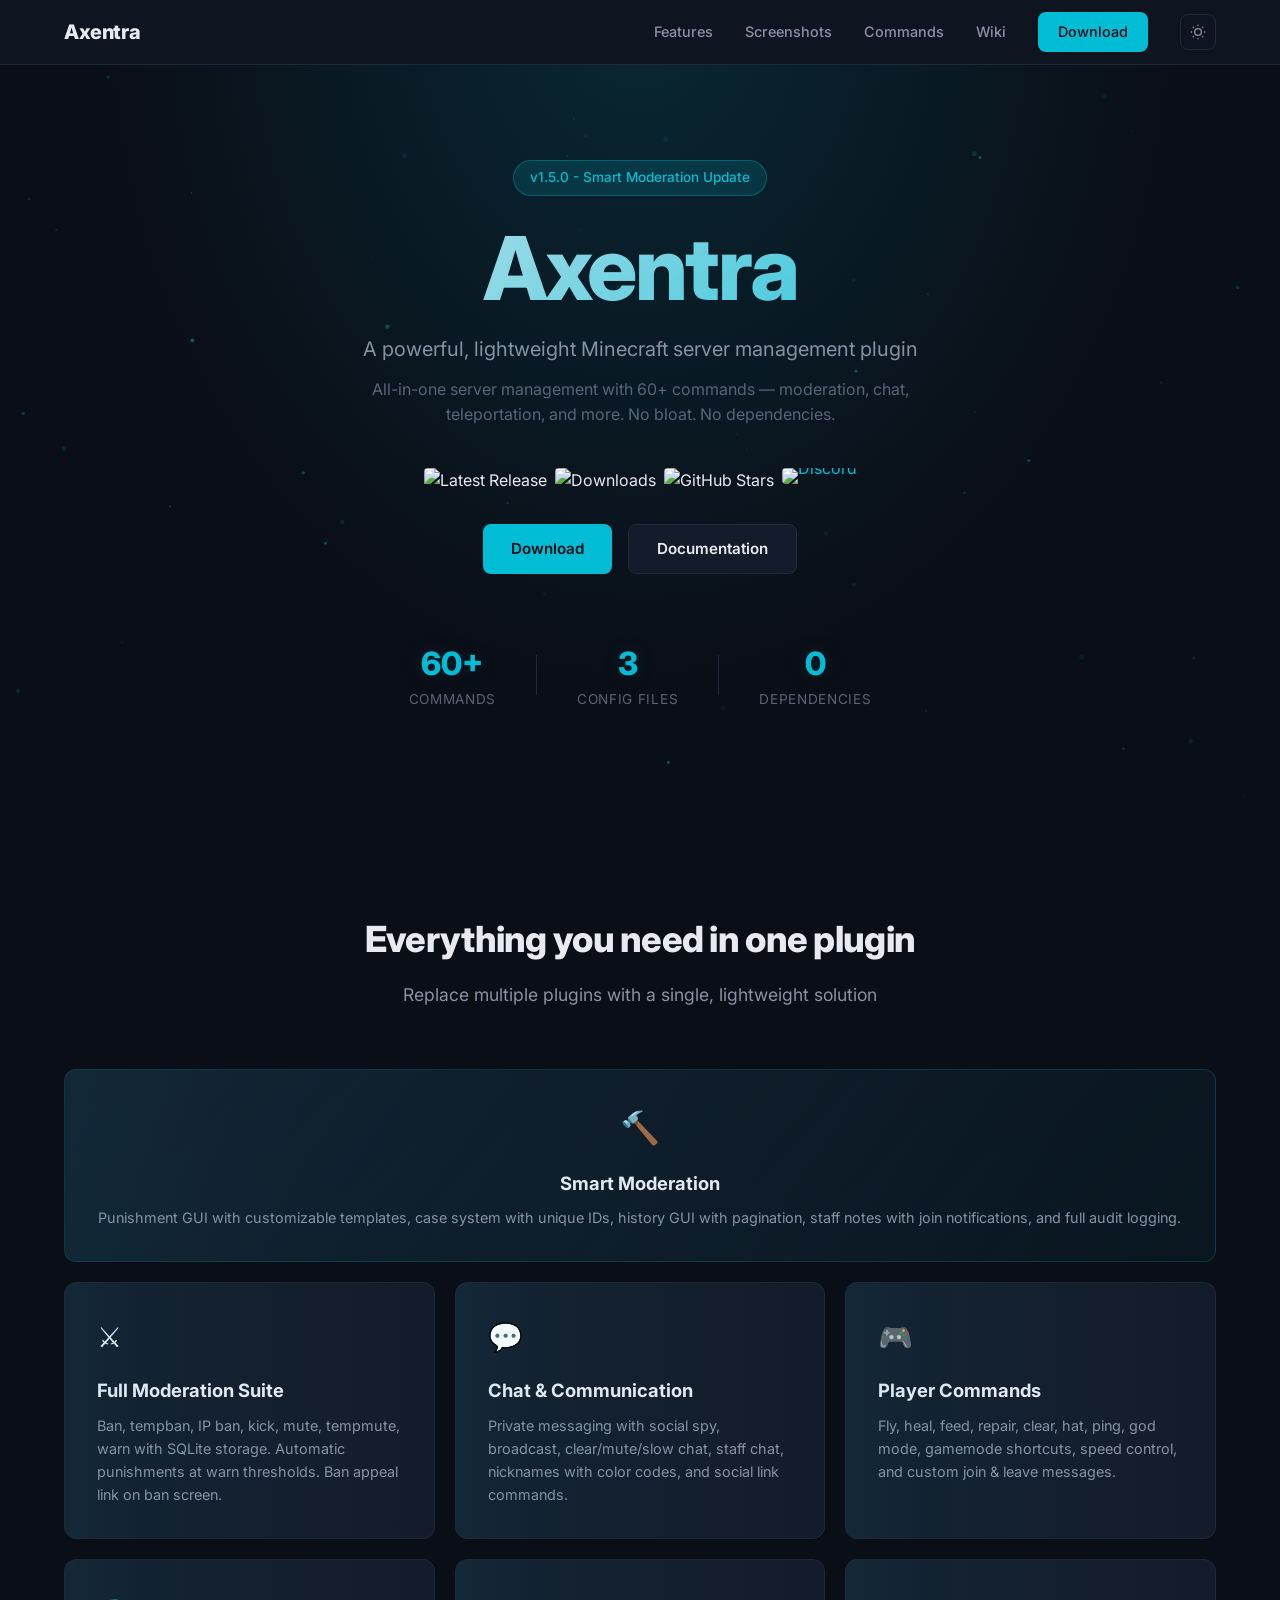
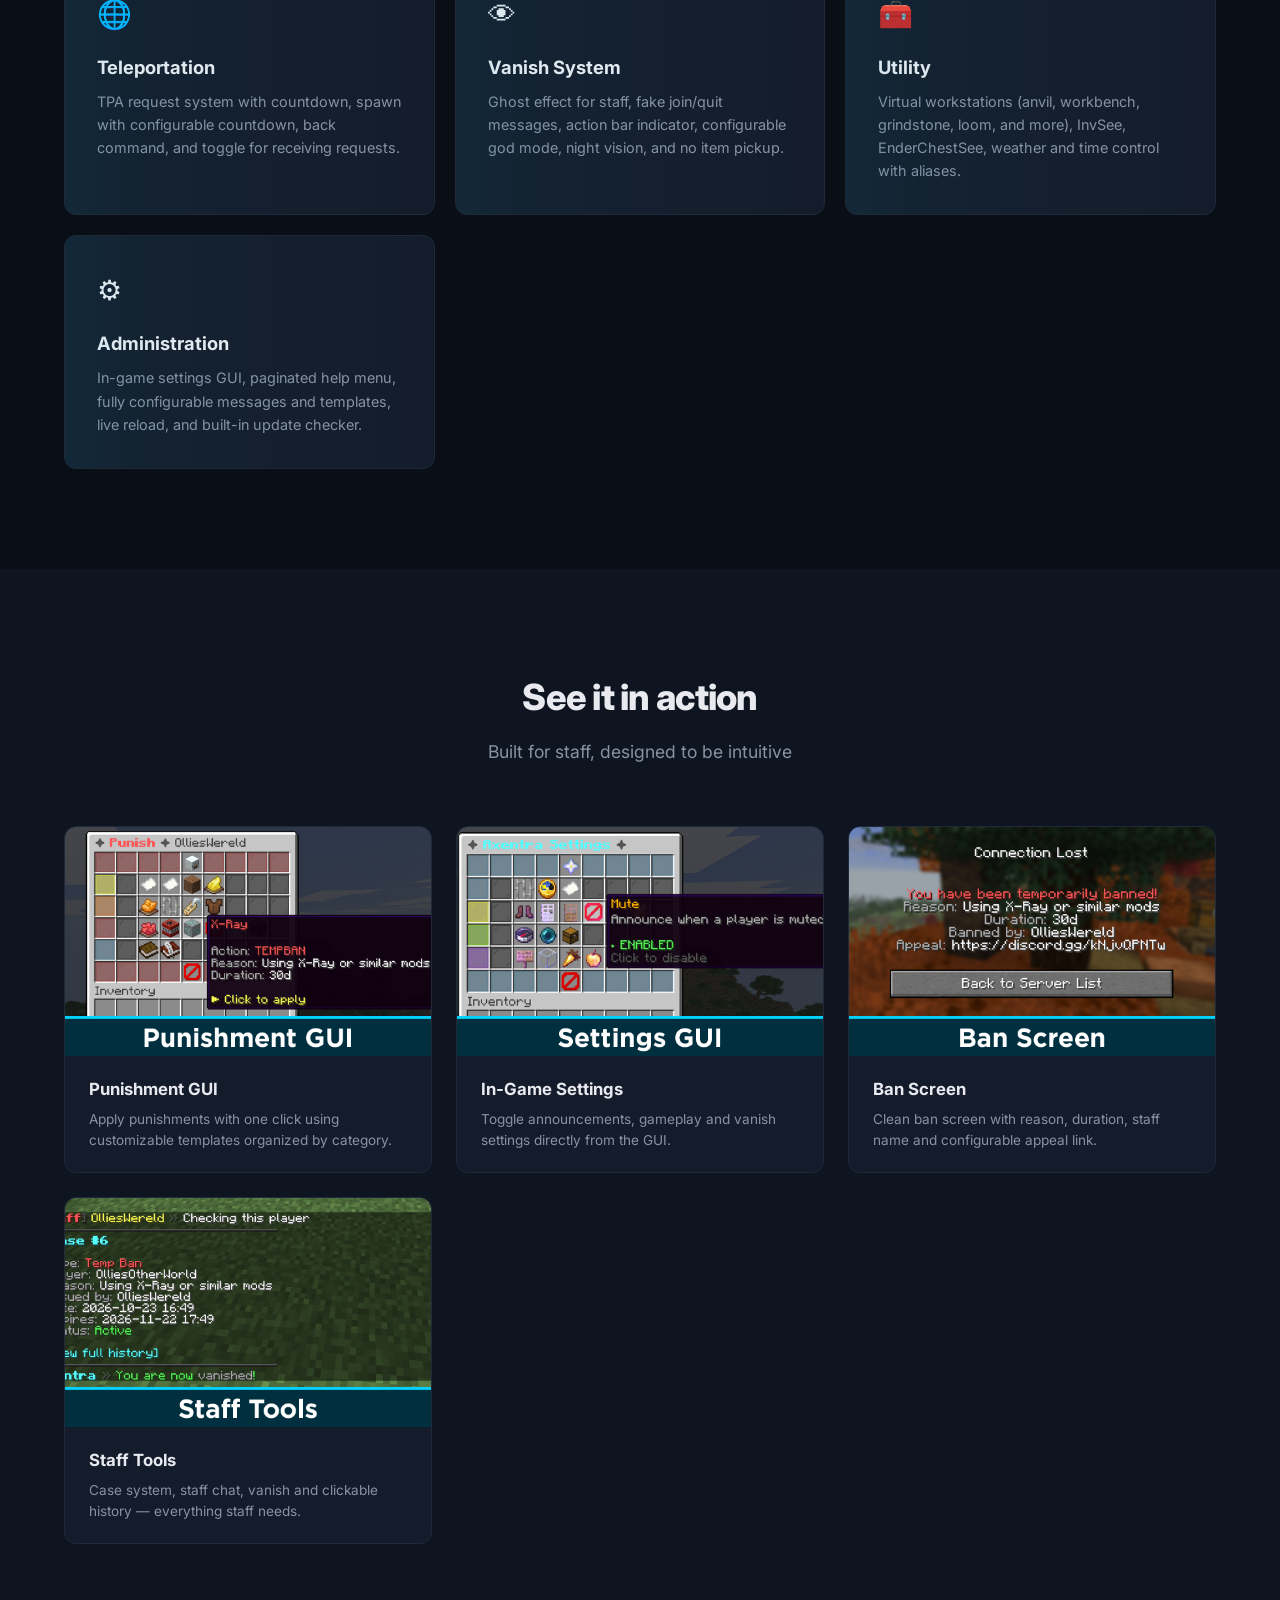
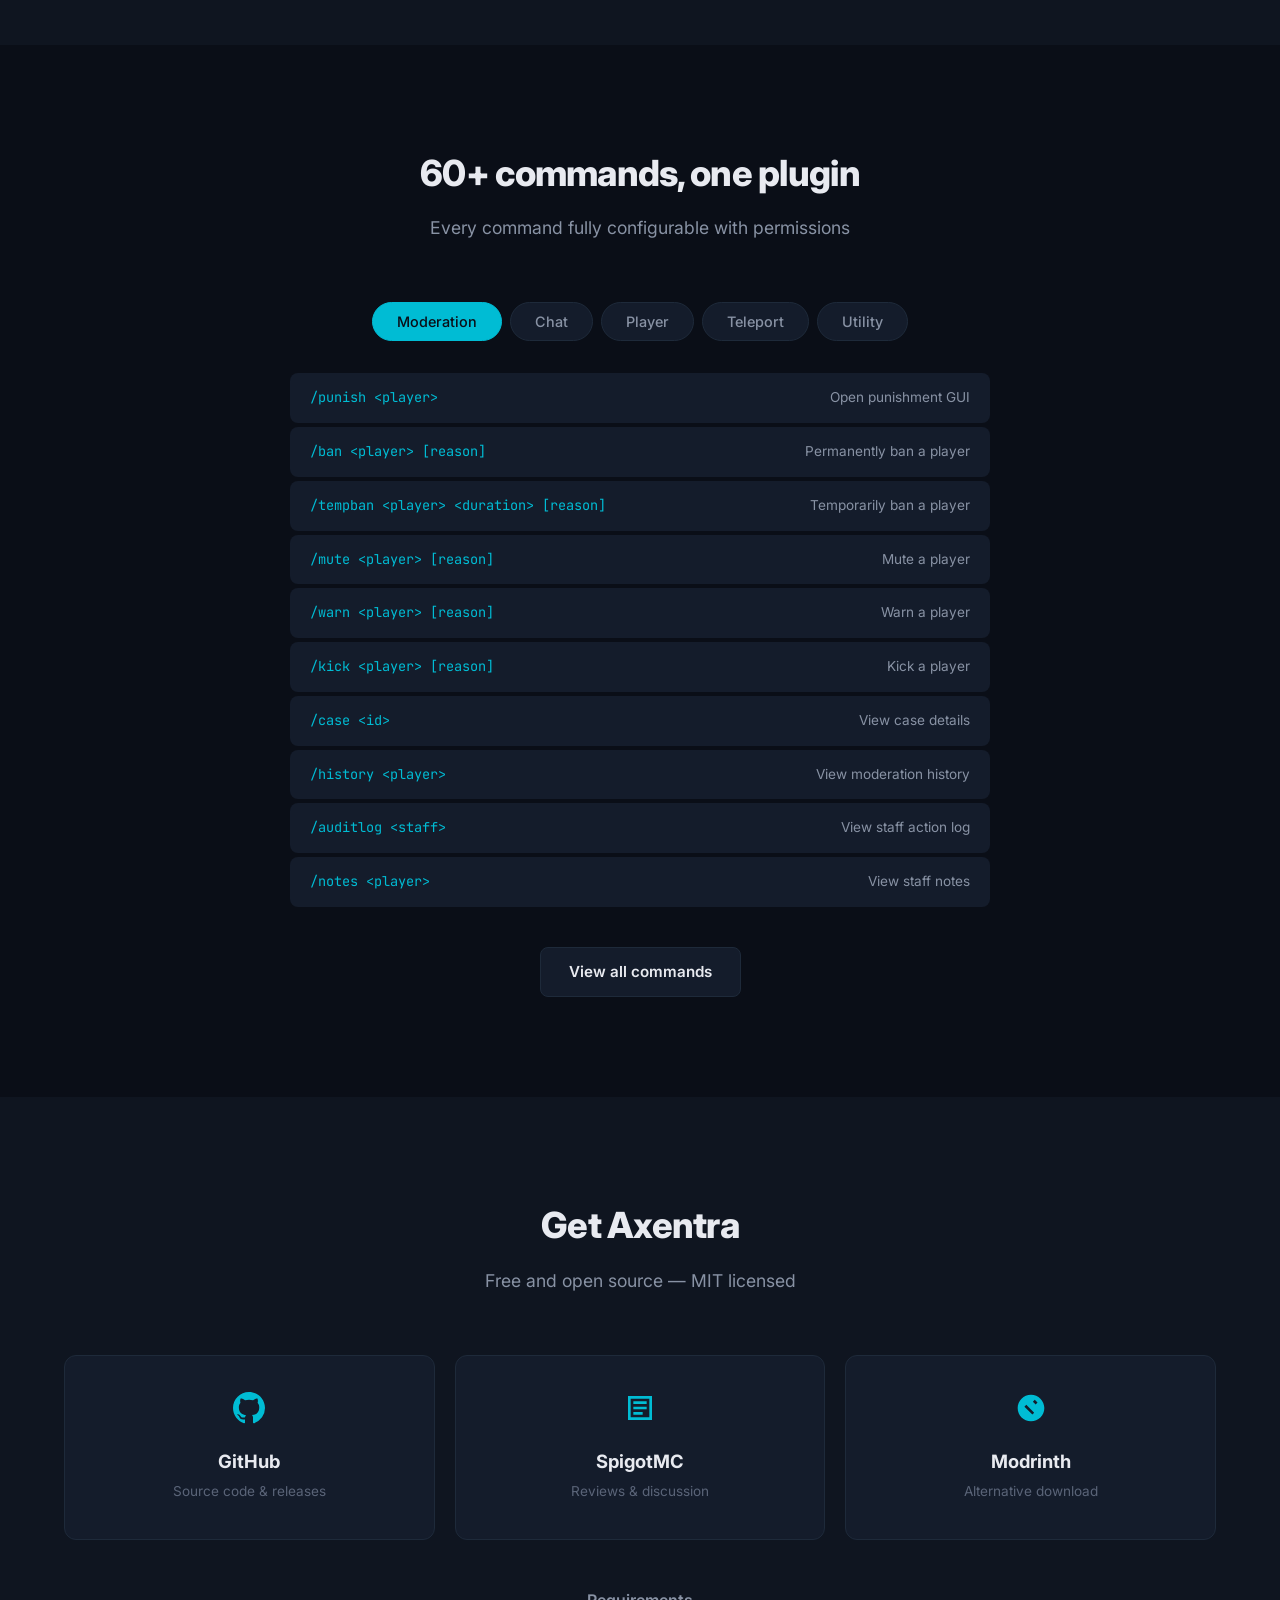
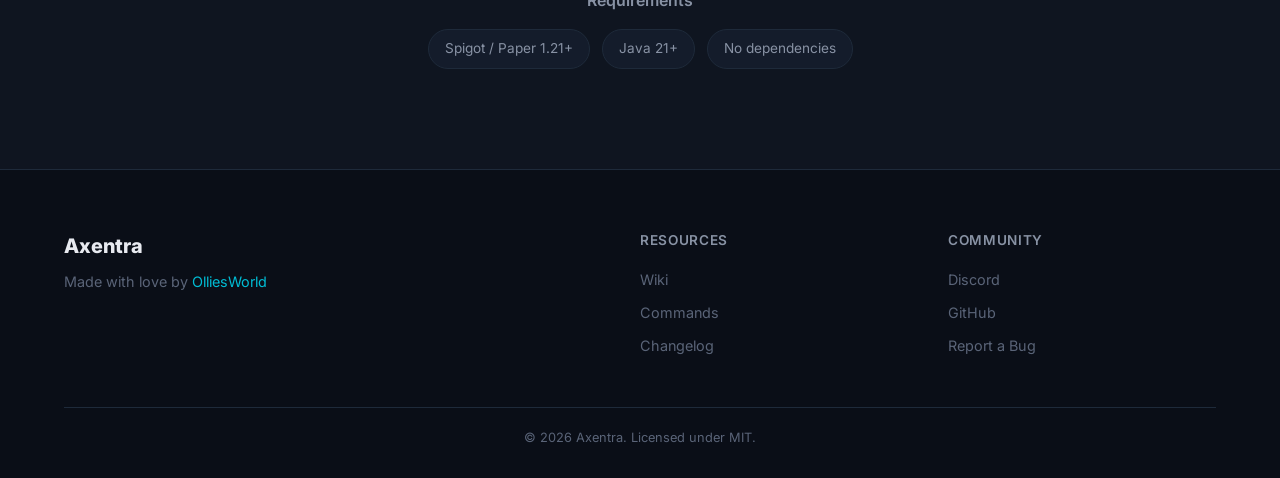
==== docs/index.html @ 5d681b5c "Add project website (GitHub Pages) Static site with landing page, wiki, changelog, and 404 page. The" ====
<!DOCTYPE html>
<html lang="en">
<head>
    <meta charset="UTF-8">
    <meta name="viewport" content="width=device-width, initial-scale=1.0">
    <title>Axentra - Minecraft Server Management Plugin</title>
    <meta name="description" content="A powerful, lightweight Minecraft server management plugin with 60+ commands. Moderation, chat, teleportation, and more.">
    <meta name="theme-color" content="#00bcd4">
    <meta property="og:title" content="Axentra - Minecraft Server Management Plugin">
    <meta property="og:description" content="All-in-one server management with 60+ commands. Smart moderation, punishment GUI, case system, and more.">
    <meta property="og:type" content="website">
    <meta property="og:image" content="assets/og-image.svg">
    <meta name="twitter:card" content="summary_large_image">
    <link rel="icon" type="image/svg+xml" href="assets/favicon.svg">
    <link rel="preconnect" href="https://fonts.googleapis.com">
    <link rel="preconnect" href="https://fonts.gstatic.com" crossorigin>
    <link href="https://fonts.googleapis.com/css2?family=Inter:wght@400;500;600;700;800&family=JetBrains+Mono:wght@400;500&display=swap" rel="stylesheet">
    <link rel="stylesheet" href="style.css">
    <script>const t=localStorage.getItem('axentra-theme');if(t==='light')document.documentElement.setAttribute('data-theme','light');</script>
</head>
<body>

    <!-- Navigation -->
    <nav class="nav">
        <div class="nav-container">
            <a href="index.html" class="nav-logo">Axentra</a>
            <div class="nav-links">
                <a href="#features">Features</a>
                <a href="#screenshots">Screenshots</a>
                <a href="#commands">Commands</a>
                <a href="wiki.html">Wiki</a>
                <a href="#download" class="nav-cta">Download</a>
                <button class="theme-toggle" aria-label="Toggle theme">
                    <svg class="icon-sun" width="16" height="16" viewBox="0 0 24 24" fill="none" stroke="currentColor" stroke-width="2"><circle cx="12" cy="12" r="5"/><line x1="12" y1="1" x2="12" y2="3"/><line x1="12" y1="21" x2="12" y2="23"/><line x1="4.22" y1="4.22" x2="5.64" y2="5.64"/><line x1="18.36" y1="18.36" x2="19.78" y2="19.78"/><line x1="1" y1="12" x2="3" y2="12"/><line x1="21" y1="12" x2="23" y2="12"/><line x1="4.22" y1="19.78" x2="5.64" y2="18.36"/><line x1="18.36" y1="5.64" x2="19.78" y2="4.22"/></svg>
                    <svg class="icon-moon" width="16" height="16" viewBox="0 0 24 24" fill="none" stroke="currentColor" stroke-width="2"><path d="M21 12.79A9 9 0 1 1 11.21 3 7 7 0 0 0 21 12.79z"/></svg>
                </button>
            </div>
            <button class="nav-toggle" aria-label="Toggle menu">
                <span></span>
                <span></span>
                <span></span>
            </button>
        </div>
    </nav>

    <!-- Hero -->
    <section class="hero">
        <div class="hero-bg"></div>
        <div class="container hero-content">
            <div class="hero-badge">v1.5.0 - Smart Moderation Update</div>
            <h1 class="hero-title">Axentra</h1>
            <p class="hero-subtitle">A powerful, lightweight Minecraft server management plugin</p>
            <p class="hero-desc">All-in-one server management with 60+ commands &mdash; moderation, chat, teleportation, and more. No bloat. No dependencies.</p>
            <div class="hero-badges">
                <img src="https://img.shields.io/github/v/release/OlliesGitHubWorld/Axentra?style=flat-square&label=Latest%20Release&color=00bcd4" alt="Latest Release">
                <img src="https://img.shields.io/github/downloads/OlliesGitHubWorld/Axentra/total?style=flat-square&label=Downloads&color=00bcd4" alt="Downloads">
                <img src="https://img.shields.io/github/stars/OlliesGitHubWorld/Axentra?style=flat-square&label=Stars&color=00bcd4" alt="GitHub Stars">
                <a href="https://discord.gg/kNjvQPNTw" target="_blank"><img src="https://img.shields.io/badge/Discord-Join-5865F2?style=flat-square&logo=discord&logoColor=white" alt="Discord"></a>
            </div>
            <div class="hero-buttons">
                <a href="#download" class="btn btn-primary">Download</a>
                <a href="wiki.html" class="btn btn-secondary">Documentation</a>
            </div>
            <div class="hero-stats">
                <div class="stat">
                    <span class="stat-number">60+</span>
                    <span class="stat-label">Commands</span>
                </div>
                <div class="stat-divider"></div>
                <div class="stat">
                    <span class="stat-number">3</span>
                    <span class="stat-label">Config Files</span>
                </div>
                <div class="stat-divider"></div>
                <div class="stat">
                    <span class="stat-number">0</span>
                    <span class="stat-label">Dependencies</span>
                </div>
            </div>
        </div>
    </section>

    <!-- Features -->
    <section id="features" class="features">
        <div class="container">
            <h2 class="section-title">Everything you need in one plugin</h2>
            <p class="section-subtitle">Replace multiple plugins with a single, lightweight solution</p>
            <div class="features-grid">
                <div class="feature-card feature-highlight">
                    <div class="feature-icon">&#x1F528;</div>
                    <h3>Smart Moderation</h3>
                    <p>Punishment GUI with customizable templates, case system with unique IDs, history GUI with pagination, staff notes with join notifications, and full audit logging.</p>
                </div>
                <div class="feature-card">
                    <div class="feature-icon">&#x2694;</div>
                    <h3>Full Moderation Suite</h3>
                    <p>Ban, tempban, IP ban, kick, mute, tempmute, warn with SQLite storage. Automatic punishments at warn thresholds. Ban appeal link on ban screen.</p>
                </div>
                <div class="feature-card">
                    <div class="feature-icon">&#x1F4AC;</div>
                    <h3>Chat & Communication</h3>
                    <p>Private messaging with social spy, broadcast, clear/mute/slow chat, staff chat, nicknames with color codes, and social link commands.</p>
                </div>
                <div class="feature-card">
                    <div class="feature-icon">&#x1F3AE;</div>
                    <h3>Player Commands</h3>
                    <p>Fly, heal, feed, repair, clear, hat, ping, god mode, gamemode shortcuts, speed control, and custom join & leave messages.</p>
                </div>
                <div class="feature-card">
                    <div class="feature-icon">&#x1F310;</div>
                    <h3>Teleportation</h3>
                    <p>TPA request system with countdown, spawn with configurable countdown, back command, and toggle for receiving requests.</p>
                </div>
                <div class="feature-card">
                    <div class="feature-icon">&#x1F441;</div>
                    <h3>Vanish System</h3>
                    <p>Ghost effect for staff, fake join/quit messages, action bar indicator, configurable god mode, night vision, and no item pickup.</p>
                </div>
                <div class="feature-card">
                    <div class="feature-icon">&#x1F9F0;</div>
                    <h3>Utility</h3>
                    <p>Virtual workstations (anvil, workbench, grindstone, loom, and more), InvSee, EnderChestSee, weather and time control with aliases.</p>
                </div>
                <div class="feature-card">
                    <div class="feature-icon">&#x2699;</div>
                    <h3>Administration</h3>
                    <p>In-game settings GUI, paginated help menu, fully configurable messages and templates, live reload, and built-in update checker.</p>
                </div>
            </div>
        </div>
    </section>

    <!-- Screenshots -->
    <section id="screenshots" class="screenshots">
        <div class="container">
            <h2 class="section-title">See it in action</h2>
            <p class="section-subtitle">Built for staff, designed to be intuitive</p>
            <div class="screenshots-grid">
                <div class="screenshot-card">
                    <div class="screenshot-img-wrapper">
                        <img src="assets/punishment-gui.png" alt="Punishment GUI" loading="lazy">
                    </div>
                    <div class="screenshot-info">
                        <h3>Punishment GUI</h3>
                        <p>Apply punishments with one click using customizable templates organized by category.</p>
                    </div>
                </div>
                <div class="screenshot-card">
                    <div class="screenshot-img-wrapper">
                        <img src="assets/settings-gui.png" alt="Settings GUI" loading="lazy">
                    </div>
                    <div class="screenshot-info">
                        <h3>In-Game Settings</h3>
                        <p>Toggle announcements, gameplay and vanish settings directly from the GUI.</p>
                    </div>
                </div>
                <div class="screenshot-card">
                    <div class="screenshot-img-wrapper">
                        <img src="assets/ban-screen.png" alt="Ban Screen" loading="lazy">
                    </div>
                    <div class="screenshot-info">
                        <h3>Ban Screen</h3>
                        <p>Clean ban screen with reason, duration, staff name and configurable appeal link.</p>
                    </div>
                </div>
                <div class="screenshot-card">
                    <div class="screenshot-img-wrapper">
                        <img src="assets/staff-tools.png" alt="Staff Tools" loading="lazy">
                    </div>
                    <div class="screenshot-info">
                        <h3>Staff Tools</h3>
                        <p>Case system, staff chat, vanish and clickable history &mdash; everything staff needs.</p>
                    </div>
                </div>
            </div>
        </div>
    </section>

    <!-- Commands Preview -->
    <section id="commands" class="commands">
        <div class="container">
            <h2 class="section-title">60+ commands, one plugin</h2>
            <p class="section-subtitle">Every command fully configurable with permissions</p>
            <div class="commands-tabs">
                <button class="tab-btn active" data-tab="moderation">Moderation</button>
                <button class="tab-btn" data-tab="chat">Chat</button>
                <button class="tab-btn" data-tab="player">Player</button>
                <button class="tab-btn" data-tab="teleport">Teleport</button>
                <button class="tab-btn" data-tab="utility">Utility</button>
            </div>
            <div class="commands-content">
                <div class="tab-content active" id="tab-moderation">
                    <div class="command-list">
                        <div class="command"><code>/punish &lt;player&gt;</code><span>Open punishment GUI</span></div>
                        <div class="command"><code>/ban &lt;player&gt; [reason]</code><span>Permanently ban a player</span></div>
                        <div class="command"><code>/tempban &lt;player&gt; &lt;duration&gt; [reason]</code><span>Temporarily ban a player</span></div>
                        <div class="command"><code>/mute &lt;player&gt; [reason]</code><span>Mute a player</span></div>
                        <div class="command"><code>/warn &lt;player&gt; [reason]</code><span>Warn a player</span></div>
                        <div class="command"><code>/kick &lt;player&gt; [reason]</code><span>Kick a player</span></div>
                        <div class="command"><code>/case &lt;id&gt;</code><span>View case details</span></div>
                        <div class="command"><code>/history &lt;player&gt;</code><span>View moderation history</span></div>
                        <div class="command"><code>/auditlog &lt;staff&gt;</code><span>View staff action log</span></div>
                        <div class="command"><code>/notes &lt;player&gt;</code><span>View staff notes</span></div>
                    </div>
                </div>
                <div class="tab-content" id="tab-chat">
                    <div class="command-list">
                        <div class="command"><code>/msg &lt;player&gt; &lt;message&gt;</code><span>Send a private message</span></div>
                        <div class="command"><code>/reply &lt;message&gt;</code><span>Reply to last message</span></div>
                        <div class="command"><code>/staffchat [message]</code><span>Staff-only chat</span></div>
                        <div class="command"><code>/broadcast &lt;message&gt;</code><span>Broadcast to all players</span></div>
                        <div class="command"><code>/mutechat</code><span>Toggle global chat mute</span></div>
                        <div class="command"><code>/slowchat [seconds]</code><span>Toggle slow chat</span></div>
                        <div class="command"><code>/clearchat</code><span>Clear chat</span></div>
                        <div class="command"><code>/nick &lt;name|off&gt;</code><span>Set nickname</span></div>
                    </div>
                </div>
                <div class="tab-content" id="tab-player">
                    <div class="command-list">
                        <div class="command"><code>/fly [player]</code><span>Toggle flight</span></div>
                        <div class="command"><code>/heal [player]</code><span>Heal a player</span></div>
                        <div class="command"><code>/feed [player]</code><span>Feed a player</span></div>
                        <div class="command"><code>/god [player]</code><span>Toggle god mode</span></div>
                        <div class="command"><code>/vanish [player]</code><span>Toggle vanish</span></div>
                        <div class="command"><code>/gamemode &lt;mode&gt;</code><span>Change gamemode</span></div>
                        <div class="command"><code>/speed &lt;1-10&gt;</code><span>Set walk/fly speed</span></div>
                        <div class="command"><code>/invsee &lt;player&gt;</code><span>View inventory</span></div>
                    </div>
                </div>
                <div class="tab-content" id="tab-teleport">
                    <div class="command-list">
                        <div class="command"><code>/tpa &lt;player&gt;</code><span>Send teleport request</span></div>
                        <div class="command"><code>/tpaccept</code><span>Accept request</span></div>
                        <div class="command"><code>/tpdeny</code><span>Deny request</span></div>
                        <div class="command"><code>/spawn [player]</code><span>Teleport to spawn</span></div>
                        <div class="command"><code>/setspawn</code><span>Set world spawn</span></div>
                        <div class="command"><code>/back</code><span>Return to previous location</span></div>
                    </div>
                </div>
                <div class="tab-content" id="tab-utility">
                    <div class="command-list">
                        <div class="command"><code>/repair</code><span>Repair held item</span></div>
                        <div class="command"><code>/clear [player]</code><span>Clear inventory</span></div>
                        <div class="command"><code>/hat</code><span>Wear item as hat</span></div>
                        <div class="command"><code>/workbench</code><span>Open crafting table</span></div>
                        <div class="command"><code>/anvil</code><span>Open anvil</span></div>
                        <div class="command"><code>/enderchest</code><span>Open ender chest</span></div>
                        <div class="command"><code>/day</code><span>Set time to day</span></div>
                        <div class="command"><code>/sun</code><span>Set weather to clear</span></div>
                    </div>
                </div>
            </div>
            <div class="commands-footer">
                <a href="wiki.html#commands" class="btn btn-secondary">View all commands</a>
            </div>
        </div>
    </section>

    <!-- Download -->
    <section id="download" class="download">
        <div class="container">
            <h2 class="section-title">Get Axentra</h2>
            <p class="section-subtitle">Free and open source &mdash; MIT licensed</p>
            <div class="download-cards">
                <a href="https://github.com/OlliesGitHubWorld/Axentra/releases/latest" target="_blank" class="download-card">
                    <div class="download-icon">
                        <svg viewBox="0 0 24 24" width="32" height="32" fill="currentColor"><path d="M12 0C5.37 0 0 5.37 0 12c0 5.31 3.435 9.795 8.205 11.385.6.105.825-.255.825-.57 0-.285-.015-1.23-.015-2.235-3.015.555-3.795-.735-4.035-1.41-.135-.345-.72-1.41-1.23-1.695-.42-.225-1.02-.78-.015-.795.945-.015 1.62.87 1.845 1.23 1.08 1.815 2.805 1.305 3.495.99.105-.78.42-1.305.765-1.605-2.67-.3-5.46-1.335-5.46-5.925 0-1.305.465-2.385 1.23-3.225-.12-.3-.54-1.53.12-3.18 0 0 1.005-.315 3.3 1.23.96-.27 1.98-.405 3-.405s2.04.135 3 .405c2.295-1.56 3.3-1.23 3.3-1.23.66 1.65.24 2.88.12 3.18.765.84 1.23 1.905 1.23 3.225 0 4.605-2.805 5.625-5.475 5.925.435.375.81 1.095.81 2.22 0 1.605-.015 2.895-.015 3.3 0 .315.225.69.825.57A12.02 12.02 0 0024 12c0-6.63-5.37-12-12-12z"/></svg>
                    </div>
                    <h3>GitHub</h3>
                    <p>Source code & releases</p>
                </a>
                <a href="https://www.spigotmc.org/resources/axentra.122267/" target="_blank" class="download-card">
                    <div class="download-icon">
                        <svg viewBox="0 0 24 24" width="32" height="32" fill="currentColor"><path d="M3 3h18v18H3V3zm2 2v14h14V5H5zm2 2h10v2H7V7zm0 4h10v2H7v-2zm0 4h7v2H7v-2z"/></svg>
                    </div>
                    <h3>SpigotMC</h3>
                    <p>Reviews & discussion</p>
                </a>
                <a href="https://modrinth.com/plugin/axentra" target="_blank" class="download-card">
                    <div class="download-icon">
                        <svg viewBox="0 0 24 24" width="32" height="32" fill="currentColor"><path d="M12 2C6.477 2 2 6.477 2 12s4.477 10 10 10 10-4.477 10-10S17.523 2 12 2zm4.89 5.89l-1.41 1.41L13.41 7.24l1.41-1.41 2.07 2.06zM8.47 9.59l5.94 5.94-1.41 1.41-5.94-5.94 1.41-1.41z"/></svg>
                    </div>
                    <h3>Modrinth</h3>
                    <p>Alternative download</p>
                </a>
            </div>
            <div class="requirements">
                <h3>Requirements</h3>
                <div class="req-items">
                    <span class="req-badge">Spigot / Paper 1.21+</span>
                    <span class="req-badge">Java 21+</span>
                    <span class="req-badge">No dependencies</span>
                </div>
            </div>
        </div>
    </section>

    <!-- Footer -->
    <footer class="footer">
        <div class="container">
            <div class="footer-content">
                <div class="footer-brand">
                    <h3>Axentra</h3>
                    <p>Made with love by <a href="https://github.com/OlliesGitHubWorld" target="_blank">OlliesWorld</a></p>
                </div>
                <div class="footer-links">
                    <h4>Resources</h4>
                    <a href="wiki.html">Wiki</a>
                    <a href="wiki.html#commands">Commands</a>
                    <a href="changelog.html">Changelog</a>
                </div>
                <div class="footer-links">
                    <h4>Community</h4>
                    <a href="https://discord.gg/kNjvQPNTw" target="_blank">Discord</a>
                    <a href="https://github.com/OlliesGitHubWorld/Axentra" target="_blank">GitHub</a>
                    <a href="https://github.com/OlliesGitHubWorld/Axentra/issues" target="_blank">Report a Bug</a>
                </div>
            </div>
            <div class="footer-bottom">
                <p>&copy; 2026 Axentra. Licensed under MIT.</p>
            </div>
        </div>
    </footer>

    <script src="script.js"></script>
</body>
</html>
---- docs/style.css ----
/* ═══════════════════════════════════════════
   Variables
   ═══════════════════════════════════════════ */

:root {
    --bg-primary: #0a0e17;
    --bg-secondary: #0f1520;
    --bg-card: #141c2b;
    --bg-card-hover: #1a2436;
    --accent: #00bcd4;
    --accent-glow: rgba(0, 188, 212, 0.15);
    --accent-dark: #0097a7;
    --text-primary: #e8eaf0;
    --text-secondary: #8892a4;
    --text-muted: #5a6478;
    --border: #1e2a3a;
    --code-bg: #1a2236;
    --highlight: #ff6b35;
    --radius: 12px;
    --radius-sm: 8px;
    --transition: 0.3s ease;
}

/* Light theme */
[data-theme="light"] {
    --bg-primary: #dae5f3;
    --bg-secondary: #d0dced;
    --bg-card: #e2ecf8;
    --bg-card-hover: #c8d8ed;
    --accent: #0088a0;
    --accent-glow: rgba(0, 136, 160, 0.15);
    --accent-dark: #006d80;
    --text-primary: #0f1b33;
    --text-secondary: #3d4f6a;
    --text-muted: #5e7190;
    --border: #b3c4da;
    --code-bg: #cddaec;
    --highlight: #e85d2d;
}

[data-theme="light"] .hero-title {
    background: linear-gradient(135deg, var(--text-primary) 0%, var(--accent) 100%);
    -webkit-background-clip: text;
    background-clip: text;
}

[data-theme="light"] .hero-bg {
    background: radial-gradient(ellipse at 50% 0%, rgba(0, 136, 160, 0.12) 0%, transparent 60%);
}

[data-theme="light"] .screenshot-card:hover {
    box-shadow: 0 12px 40px rgba(0, 0, 0, 0.1);
}

[data-theme="light"] .feature-card:hover {
    box-shadow: 0 8px 32px rgba(0, 136, 160, 0.15), 0 0 0 1px rgba(0, 136, 160, 0.2);
}

[data-theme="light"] .download-card:hover {
    box-shadow: 0 12px 40px rgba(0, 136, 160, 0.18), 0 0 60px rgba(0, 136, 160, 0.06);
}

/* ═══════════════════════════════════════════
   Reset & Base
   ═══════════════════════════════════════════ */

*, *::before, *::after {
    margin: 0;
    padding: 0;
    box-sizing: border-box;
}

html {
    scroll-behavior: smooth;
    scroll-padding-top: 80px;
}

body {
    font-family: 'Inter', -apple-system, BlinkMacSystemFont, sans-serif;
    background: var(--bg-primary);
    color: var(--text-primary);
    line-height: 1.6;
    overflow-x: hidden;
}

.container {
    max-width: 1200px;
    margin: 0 auto;
    padding: 0 24px;
}

a {
    color: var(--accent);
    text-decoration: none;
    transition: color var(--transition);
}

a:hover {
    color: var(--text-primary);
}

/* ═══════════════════════════════════════════
   Navigation
   ═══════════════════════════════════════════ */

.nav {
    position: fixed;
    top: 0;
    left: 0;
    right: 0;
    z-index: 1000;
    background: var(--bg-secondary);
    backdrop-filter: blur(20px);
    border-bottom: 1px solid var(--border);
    transition: background 0.3s ease, border-bottom-color 0.3s ease;
}

.nav.nav-scrolled {
    background: color-mix(in srgb, var(--bg-primary) 95%, transparent);
    border-bottom-color: color-mix(in srgb, var(--border) 80%, transparent);
}

.nav-container {
    max-width: 1200px;
    margin: 0 auto;
    padding: 0 24px;
    display: flex;
    align-items: center;
    justify-content: space-between;
    height: 64px;
}

.nav-logo {
    font-size: 1.25rem;
    font-weight: 800;
    color: var(--text-primary);
    letter-spacing: -0.02em;
}

.nav-logo:hover {
    color: var(--accent);
}

.nav-links {
    display: flex;
    align-items: center;
    gap: 32px;
}

.nav-links a {
    color: var(--text-secondary);
    font-size: 0.9rem;
    font-weight: 500;
    transition: color var(--transition);
}

.nav-links a:hover {
    color: var(--text-primary);
}

.nav-cta {
    background: var(--accent);
    color: var(--bg-primary) !important;
    padding: 8px 20px;
    border-radius: 8px;
    font-weight: 600;
}

.nav-cta:hover {
    background: var(--accent-dark);
    color: white !important;
}

/* Theme toggle */
.theme-toggle {
    background: none;
    border: 1px solid var(--border);
    border-radius: 8px;
    width: 36px;
    height: 36px;
    display: flex;
    align-items: center;
    justify-content: center;
    cursor: pointer;
    color: var(--text-secondary);
    transition: all 0.2s ease;
    flex-shrink: 0;
}

.theme-toggle:hover {
    color: var(--accent);
    border-color: var(--accent);
}

.icon-moon { display: none; }
.icon-sun { display: block; }

[data-theme="light"] .icon-moon { display: block; }
[data-theme="light"] .icon-sun { display: none; }

.nav-toggle {
    display: none;
    flex-direction: column;
    gap: 5px;
    background: none;
    border: none;
    cursor: pointer;
    padding: 4px;
}

.nav-toggle span {
    width: 24px;
    height: 2px;
    background: var(--text-secondary);
    border-radius: 2px;
    transition: var(--transition);
}

/* ═══════════════════════════════════════════
   Hero
   ═══════════════════════════════════════════ */

.hero {
    position: relative;
    padding: 160px 0 100px;
    text-align: center;
    overflow: hidden;
}

.hero-bg {
    position: absolute;
    inset: 0;
    background: radial-gradient(ellipse at 50% 0%, var(--accent-glow) 0%, transparent 60%);
    pointer-events: none;
}

.hero-content {
    position: relative;
}

.hero-badge {
    display: inline-block;
    padding: 6px 16px;
    background: var(--accent-glow);
    border: 1px solid rgba(0, 188, 212, 0.3);
    border-radius: 100px;
    font-size: 0.85rem;
    font-weight: 500;
    color: var(--accent);
    margin-bottom: 24px;
}

.hero-title {
    font-size: clamp(3rem, 8vw, 5.5rem);
    font-weight: 800;
    letter-spacing: -0.03em;
    line-height: 1.1;
    margin-bottom: 16px;
    background: linear-gradient(135deg, var(--text-primary) 0%, var(--accent) 100%);
    -webkit-background-clip: text;
    -webkit-text-fill-color: transparent;
    background-clip: text;
}

.hero-subtitle {
    font-size: 1.25rem;
    color: var(--text-secondary);
    margin-bottom: 12px;
}

.hero-desc {
    font-size: 1rem;
    color: var(--text-muted);
    max-width: 560px;
    margin: 0 auto 40px;
}

.hero-badges {
    display: flex;
    gap: 8px;
    justify-content: center;
    flex-wrap: wrap;
    margin-bottom: 32px;
}

.hero-badges img {
    height: 24px;
    border-radius: 4px;
}

.hero-badges a {
    line-height: 0;
}

.hero-buttons {
    display: flex;
    gap: 16px;
    justify-content: center;
    margin-bottom: 64px;
}

.btn {
    display: inline-flex;
    align-items: center;
    padding: 12px 28px;
    border-radius: var(--radius-sm);
    font-weight: 600;
    font-size: 0.95rem;
    transition: all var(--transition);
    cursor: pointer;
    border: none;
}

.btn-primary {
    background: var(--accent);
    color: var(--bg-primary);
}

.btn-primary:hover {
    background: var(--accent-dark);
    color: white;
    transform: translateY(-2px);
    box-shadow: 0 8px 30px rgba(0, 188, 212, 0.3);
}

.btn-secondary {
    background: var(--bg-card);
    color: var(--text-primary);
    border: 1px solid var(--border);
}

.btn-secondary:hover {
    background: var(--bg-card-hover);
    color: var(--text-primary);
    transform: translateY(-2px);
}

.hero-stats {
    display: flex;
    align-items: center;
    justify-content: center;
    gap: 40px;
}

.stat {
    display: flex;
    flex-direction: column;
    align-items: center;
}

.stat-number {
    font-size: 2rem;
    font-weight: 800;
    color: var(--accent);
}

.stat-label {
    font-size: 0.85rem;
    color: var(--text-muted);
    text-transform: uppercase;
    letter-spacing: 0.05em;
}

.stat-divider {
    width: 1px;
    height: 40px;
    background: var(--border);
}

/* ═══════════════════════════════════════════
   Features
   ═══════════════════════════════════════════ */

.features {
    padding: 100px 0;
}

.section-title {
    text-align: center;
    font-size: 2.25rem;
    font-weight: 800;
    letter-spacing: -0.02em;
    margin-bottom: 12px;
}

.section-subtitle {
    text-align: center;
    color: var(--text-secondary);
    font-size: 1.1rem;
    margin-bottom: 60px;
}

.features-grid {
    display: grid;
    grid-template-columns: repeat(auto-fit, minmax(280px, 1fr));
    gap: 20px;
}

.feature-card {
    background: var(--bg-card);
    border: 1px solid var(--border);
    border-radius: var(--radius);
    padding: 32px;
    transition: all var(--transition);
}

.feature-card:hover {
    background: var(--bg-card-hover);
    border-color: rgba(0, 188, 212, 0.2);
    transform: translateY(-4px);
}

.feature-highlight {
    grid-column: 1 / -1;
    background: linear-gradient(135deg, var(--bg-card) 0%, rgba(0, 188, 212, 0.05) 100%);
    border-color: rgba(0, 188, 212, 0.2);
}

@media (min-width: 768px) {
    .feature-highlight {
        text-align: center;
    }
}

.feature-icon {
    font-size: 1.75rem;
    margin-bottom: 16px;
}

.feature-highlight .feature-icon {
    font-size: 2rem;
}

.feature-card h3 {
    font-size: 1.15rem;
    font-weight: 700;
    margin-bottom: 8px;
}

.feature-card p {
    color: var(--text-secondary);
    font-size: 0.9rem;
    line-height: 1.6;
}

/* ═══════════════════════════════════════════
   Screenshots
   ═══════════════════════════════════════════ */

.screenshots {
    padding: 100px 0;
    background: var(--bg-secondary);
}

.screenshots-grid {
    display: grid;
    grid-template-columns: repeat(auto-fit, minmax(280px, 1fr));
    gap: 24px;
}

.screenshot-card {
    background: var(--bg-card);
    border: 1px solid var(--border);
    border-radius: var(--radius);
    overflow: hidden;
    transition: all var(--transition);
}

.screenshot-card:hover {
    transform: translateY(-4px);
    border-color: rgba(0, 188, 212, 0.3);
    box-shadow: 0 12px 40px rgba(0, 0, 0, 0.3);
}

.screenshot-img-wrapper {
    aspect-ratio: 16 / 10;
    overflow: hidden;
    background: var(--bg-primary);
}

.screenshot-img-wrapper img {
    width: 100%;
    height: 100%;
    object-fit: cover;
    transition: transform var(--transition);
}

.screenshot-card:hover .screenshot-img-wrapper img {
    transform: scale(1.05);
}

.screenshot-info {
    padding: 20px 24px;
}

.screenshot-info h3 {
    font-size: 1.05rem;
    font-weight: 700;
    margin-bottom: 6px;
}

.screenshot-info p {
    color: var(--text-secondary);
    font-size: 0.85rem;
}

/* ═══════════════════════════════════════════
   Commands
   ═══════════════════════════════════════════ */

.commands {
    padding: 100px 0;
}

.commands-tabs {
    display: flex;
    justify-content: center;
    gap: 8px;
    margin-bottom: 32px;
    flex-wrap: wrap;
}

.tab-btn {
    padding: 10px 24px;
    background: var(--bg-card);
    border: 1px solid var(--border);
    border-radius: 100px;
    color: var(--text-secondary);
    font-family: inherit;
    font-size: 0.9rem;
    font-weight: 500;
    cursor: pointer;
    transition: all var(--transition);
}

.tab-btn:hover {
    background: var(--bg-card-hover);
    color: var(--text-primary);
}

.tab-btn.active {
    background: var(--accent);
    border-color: var(--accent);
    color: var(--bg-primary);
}

.tab-content {
    display: none;
}

.tab-content.active {
    display: block;
}

.command-list {
    max-width: 700px;
    margin: 0 auto;
    display: flex;
    flex-direction: column;
    gap: 4px;
}

.command {
    display: flex;
    justify-content: space-between;
    align-items: center;
    padding: 14px 20px;
    background: var(--bg-card);
    border-radius: var(--radius-sm);
    gap: 16px;
}

.command code {
    font-family: 'JetBrains Mono', monospace;
    font-size: 0.85rem;
    color: var(--accent);
    white-space: nowrap;
}

.command span {
    color: var(--text-secondary);
    font-size: 0.85rem;
    text-align: right;
}

.commands-footer {
    text-align: center;
    margin-top: 40px;
}

/* ═══════════════════════════════════════════
   Download
   ═══════════════════════════════════════════ */

.download {
    padding: 100px 0;
    background: var(--bg-secondary);
}

.download-cards {
    display: grid;
    grid-template-columns: repeat(auto-fit, minmax(220px, 1fr));
    gap: 20px;
    margin-bottom: 48px;
}

.download-card {
    background: var(--bg-card);
    border: 1px solid var(--border);
    border-radius: var(--radius);
    padding: 36px 24px;
    text-align: center;
    transition: all var(--transition);
    color: var(--text-primary);
}

.download-card:hover {
    background: var(--bg-card-hover);
    border-color: transparent;
    transform: translateY(-6px);
    color: var(--text-primary);
    box-shadow: 0 12px 40px rgba(0, 188, 212, 0.2), 0 0 60px rgba(0, 188, 212, 0.05);
}

.download-icon {
    color: var(--accent);
    margin-bottom: 16px;
    transition: transform 0.4s cubic-bezier(0.16, 1, 0.3, 1);
}

.download-card:hover .download-icon {
    transform: scale(1.15) translateY(-2px);
}

.download-card h3 {
    font-size: 1.15rem;
    font-weight: 700;
    margin-bottom: 4px;
}

.download-card p {
    color: var(--text-muted);
    font-size: 0.85rem;
}

.requirements {
    text-align: center;
}

.requirements h3 {
    font-size: 1rem;
    font-weight: 600;
    color: var(--text-secondary);
    margin-bottom: 16px;
}

.req-items {
    display: flex;
    justify-content: center;
    gap: 12px;
    flex-wrap: wrap;
}

.req-badge {
    padding: 8px 16px;
    background: var(--bg-card);
    border: 1px solid var(--border);
    border-radius: 100px;
    font-size: 0.85rem;
    color: var(--text-secondary);
}

/* ═══════════════════════════════════════════
   Footer
   ═══════════════════════════════════════════ */

.footer {
    padding: 60px 0 30px;
    border-top: 1px solid var(--border);
}

.footer-content {
    display: grid;
    grid-template-columns: 2fr 1fr 1fr;
    gap: 40px;
    margin-bottom: 40px;
}

.footer-brand h3 {
    font-size: 1.25rem;
    font-weight: 800;
    margin-bottom: 8px;
}

.footer-brand p {
    color: var(--text-muted);
    font-size: 0.9rem;
}

.footer-links h4 {
    font-size: 0.85rem;
    font-weight: 600;
    text-transform: uppercase;
    letter-spacing: 0.05em;
    color: var(--text-secondary);
    margin-bottom: 16px;
}

.footer-links a {
    display: block;
    color: var(--text-muted);
    font-size: 0.9rem;
    margin-bottom: 10px;
}

.footer-links a:hover {
    color: var(--accent);
}

.footer-bottom {
    border-top: 1px solid var(--border);
    padding-top: 20px;
    text-align: center;
}

.footer-bottom p {
    color: var(--text-muted);
    font-size: 0.8rem;
}

/* ═══════════════════════════════════════════
   Animations
   ═══════════════════════════════════════════ */

/* Scroll reveal */
.reveal-element {
    opacity: 0;
    transform: translateY(30px);
    transition: opacity 0.6s cubic-bezier(0.16, 1, 0.3, 1) var(--reveal-delay, 0s),
                transform 0.6s cubic-bezier(0.16, 1, 0.3, 1) var(--reveal-delay, 0s);
}

.reveal-element.revealed {
    opacity: 1;
    transform: translateY(0);
}

.reveal-fade {
    transform: none;
}

/* Tab switching */
@keyframes tabIn {
    from {
        opacity: 0;
        transform: translateY(10px);
    }
    to {
        opacity: 1;
        transform: translateY(0);
    }
}

@keyframes tabOut {
    from {
        opacity: 1;
        transform: translateY(0);
    }
    to {
        opacity: 0;
        transform: translateY(-10px);
    }
}

/* Mouse glow */
.mouse-glow {
    position: absolute;
    width: 400px;
    height: 400px;
    border-radius: 50%;
    background: radial-gradient(circle, var(--accent-glow) 0%, transparent 70%);
    pointer-events: none;
    transform: translate(-50%, -50%);
    opacity: 0;
    transition: opacity 0.4s ease;
    z-index: 0;
}

/* Card tilt smooth reset */
.screenshot-card {
    transform-style: preserve-3d;
    will-change: transform;
}

/* Feature card hover glow */
.feature-card {
    transition: all 0.4s cubic-bezier(0.16, 1, 0.3, 1), box-shadow 0.4s ease;
    position: relative;
    overflow: hidden;
}

.feature-card::before {
    content: '';
    position: absolute;
    top: 0;
    left: -100%;
    width: 200%;
    height: 100%;
    background: linear-gradient(90deg, transparent 0%, rgba(0, 188, 212, 0.04) 40%, rgba(0, 188, 212, 0.08) 50%, rgba(0, 188, 212, 0.04) 60%, transparent 100%);
    transition: left 0.6s ease;
    pointer-events: none;
}

.feature-card:hover::before {
    left: 100%;
}

.feature-card:hover {
    box-shadow: 0 8px 32px rgba(0, 188, 212, 0.12), 0 0 0 1px rgba(0, 188, 212, 0.15);
}

/* Download card animated border */
.download-card {
    position: relative;
    overflow: hidden;
}

.download-card::before {
    content: '';
    position: absolute;
    inset: 0;
    border-radius: var(--radius);
    padding: 1px;
    background: conic-gradient(from var(--border-angle, 0deg), transparent 40%, var(--accent) 50%, transparent 60%);
    -webkit-mask: linear-gradient(#fff 0 0) content-box, linear-gradient(#fff 0 0);
    -webkit-mask-composite: xor;
    mask-composite: exclude;
    opacity: 0;
    transition: opacity 0.4s ease;
    pointer-events: none;
}

.download-card:hover::before {
    opacity: 1;
    animation: borderSpin 3s linear infinite;
}

@keyframes borderSpin {
    to { --border-angle: 360deg; }
}

@property --border-angle {
    syntax: '<angle>';
    initial-value: 0deg;
    inherits: false;
}

/* Stat number glow */
.stat-number {
    text-shadow: 0 0 20px var(--accent-glow);
}

/* Badge pulse */
.hero-badge {
    animation: badgePulse 3s ease-in-out infinite;
}

@keyframes badgePulse {
    0%, 100% { box-shadow: 0 0 0 0 var(--accent-glow); }
    50% { box-shadow: 0 0 0 8px transparent; }
}

/* Nav link hover underline */
.nav-links a:not(.nav-cta) {
    position: relative;
}

.nav-links a:not(.nav-cta)::after {
    content: '';
    position: absolute;
    bottom: -4px;
    left: 0;
    width: 0;
    height: 2px;
    background: var(--accent);
    transition: width 0.3s ease;
    border-radius: 1px;
}

.nav-links a:not(.nav-cta):hover::after {
    width: 100%;
}

/* Command row hover glow */
.command {
    transition: all 0.2s ease;
}

.command:hover {
    background: var(--bg-card-hover);
    box-shadow: inset 3px 0 0 var(--accent);
}

/* Screenshot hover shimmer */
.screenshot-card::before {
    content: '';
    position: absolute;
    top: 0;
    left: -100%;
    width: 50%;
    height: 100%;
    background: linear-gradient(90deg, transparent, rgba(255,255,255,0.03), transparent);
    transition: none;
    z-index: 1;
    pointer-events: none;
}

.screenshot-card:hover::before {
    animation: shimmer 0.8s ease;
}

.screenshot-card {
    position: relative;
    overflow: hidden;
}

@keyframes shimmer {
    from { left: -100%; }
    to { left: 200%; }
}

/* ═══════════════════════════════════════════
   Responsive
   ═══════════════════════════════════════════ */

/* Tablet */
@media (max-width: 768px) {
    .nav-links {
        display: none;
        position: absolute;
        top: 64px;
        left: 0;
        right: 0;
        background: var(--bg-secondary);
        backdrop-filter: blur(20px);
        flex-direction: column;
        padding: 24px;
        gap: 16px;
        border-bottom: 1px solid var(--border);
    }

    .nav-links.active {
        display: flex;
    }

    .nav-toggle {
        display: flex;
    }

    .hero {
        padding: 120px 0 60px;
    }

    .hero-title {
        font-size: 3rem;
    }

    .hero-subtitle {
        font-size: 1.1rem;
    }

    .hero-buttons {
        margin-bottom: 48px;
    }

    .section-title {
        font-size: 1.75rem;
    }

    .features-grid {
        grid-template-columns: repeat(2, 1fr);
        gap: 16px;
    }

    .feature-highlight {
        grid-column: 1 / -1;
        text-align: center;
    }

    .feature-card {
        padding: 24px;
    }

    .screenshots-grid {
        grid-template-columns: repeat(2, 1fr);
        gap: 16px;
    }

    .download-cards {
        grid-template-columns: repeat(3, 1fr);
        gap: 16px;
    }

    .download-card {
        padding: 24px 16px;
    }

    .footer-content {
        grid-template-columns: 1fr 1fr;
        gap: 32px;
    }

    .footer-brand {
        grid-column: 1 / -1;
    }
}

/* Mobile */
@media (max-width: 480px) {
    .container {
        padding: 0 16px;
    }

    .hero {
        padding: 110px 0 50px;
    }

    .hero-title {
        font-size: 2.5rem;
    }

    .hero-subtitle {
        font-size: 1rem;
    }

    .hero-desc {
        font-size: 0.9rem;
    }

    .hero-badges {
        margin-bottom: 24px;
    }

    .hero-badges img {
        height: 20px;
    }

    .hero-buttons {
        flex-direction: row;
        margin-bottom: 40px;
    }

    .btn {
        padding: 10px 20px;
        font-size: 0.85rem;
    }

    .hero-stats {
        gap: 20px;
    }

    .stat-number {
        font-size: 1.5rem;
    }

    .stat-label {
        font-size: 0.75rem;
    }

    .stat-divider {
        height: 30px;
    }

    .features, .screenshots, .commands, .download {
        padding: 60px 0;
    }

    .section-title {
        font-size: 1.5rem;
    }

    .section-subtitle {
        font-size: 0.95rem;
        margin-bottom: 36px;
    }

    .features-grid {
        grid-template-columns: repeat(2, 1fr);
        gap: 10px;
    }

    .feature-card {
        padding: 16px;
    }

    .feature-icon {
        font-size: 1.4rem;
        margin-bottom: 10px;
    }

    .feature-card h3 {
        font-size: 0.95rem;
        margin-bottom: 4px;
    }

    .feature-card p {
        font-size: 0.78rem;
        line-height: 1.5;
    }

    .feature-highlight {
        grid-column: 1 / -1;
    }

    .feature-highlight .feature-icon {
        font-size: 1.6rem;
    }

    .screenshots-grid {
        grid-template-columns: repeat(2, 1fr);
        gap: 10px;
    }

    .screenshot-info {
        padding: 12px 14px;
    }

    .screenshot-info h3 {
        font-size: 0.9rem;
    }

    .screenshot-info p {
        font-size: 0.75rem;
        line-height: 1.4;
    }

    .commands-tabs {
        gap: 6px;
    }

    .tab-btn {
        padding: 8px 14px;
        font-size: 0.8rem;
    }

    .command {
        padding: 10px 14px;
        gap: 2px;
    }

    .command code {
        font-size: 0.78rem;
    }

    .command span {
        font-size: 0.78rem;
    }

    .download-cards {
        grid-template-columns: repeat(3, 1fr);
        gap: 10px;
    }

    .download-card {
        padding: 20px 10px;
    }

    .download-icon svg {
        width: 24px;
        height: 24px;
    }

    .download-card h3 {
        font-size: 0.95rem;
    }

    .download-card p {
        font-size: 0.75rem;
    }

    .req-badge {
        padding: 6px 12px;
        font-size: 0.78rem;
    }

    .footer {
        padding: 40px 0 20px;
    }

    .footer-content {
        grid-template-columns: 1fr 1fr;
        gap: 24px;
    }

    .footer-brand {
        grid-column: 1 / -1;
    }

    .footer-brand h3 {
        font-size: 1.1rem;
    }

    .footer-links h4 {
        font-size: 0.8rem;
        margin-bottom: 10px;
    }

    .footer-links a {
        font-size: 0.82rem;
        margin-bottom: 8px;
    }
}

/* Very small screens */
@media (max-width: 360px) {
    .hero-title {
        font-size: 2rem;
    }

    .hero-buttons {
        flex-direction: column;
        align-items: center;
    }

    .features-grid {
        grid-template-columns: repeat(2, 1fr);
        gap: 8px;
    }

    .feature-card {
        padding: 14px;
    }

    .feature-card h3 {
        font-size: 0.85rem;
    }

    .feature-card p {
        font-size: 0.72rem;
    }

    .download-cards {
        grid-template-columns: 1fr 1fr 1fr;
        gap: 8px;
    }
}
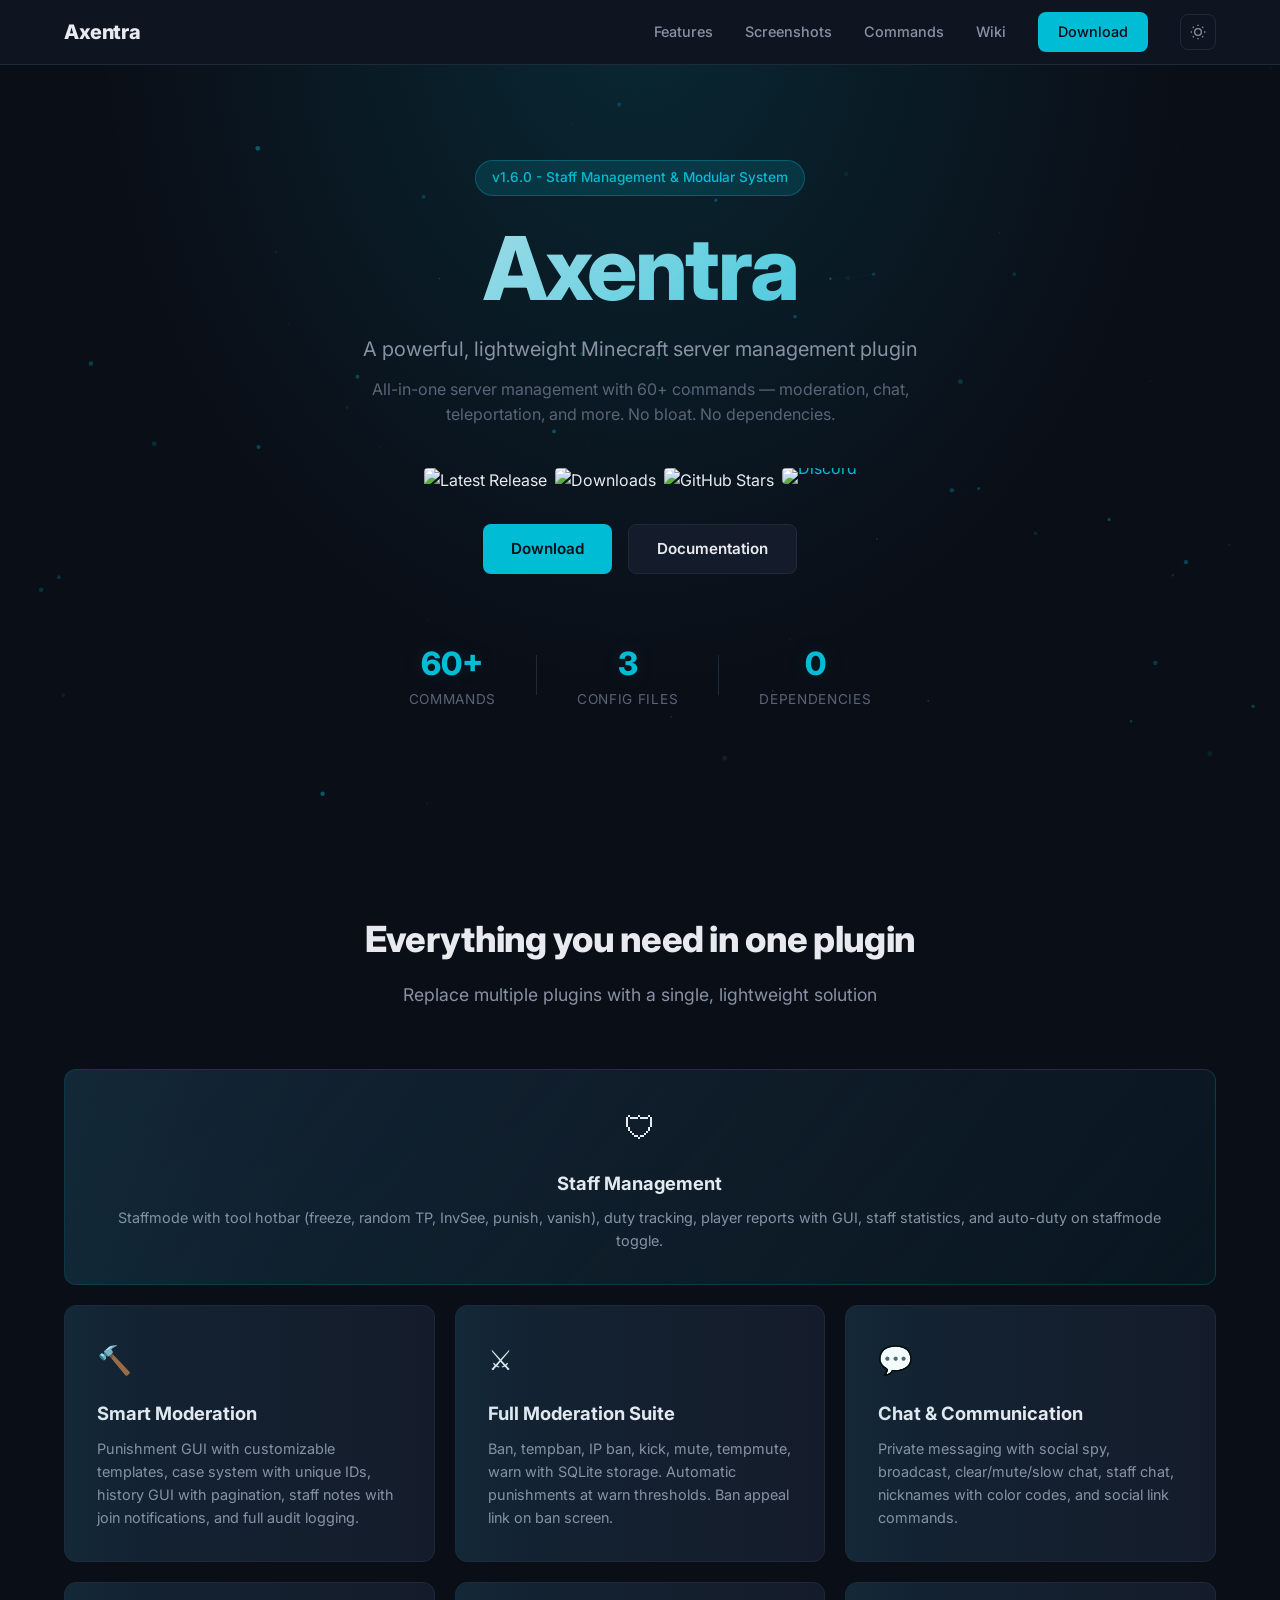
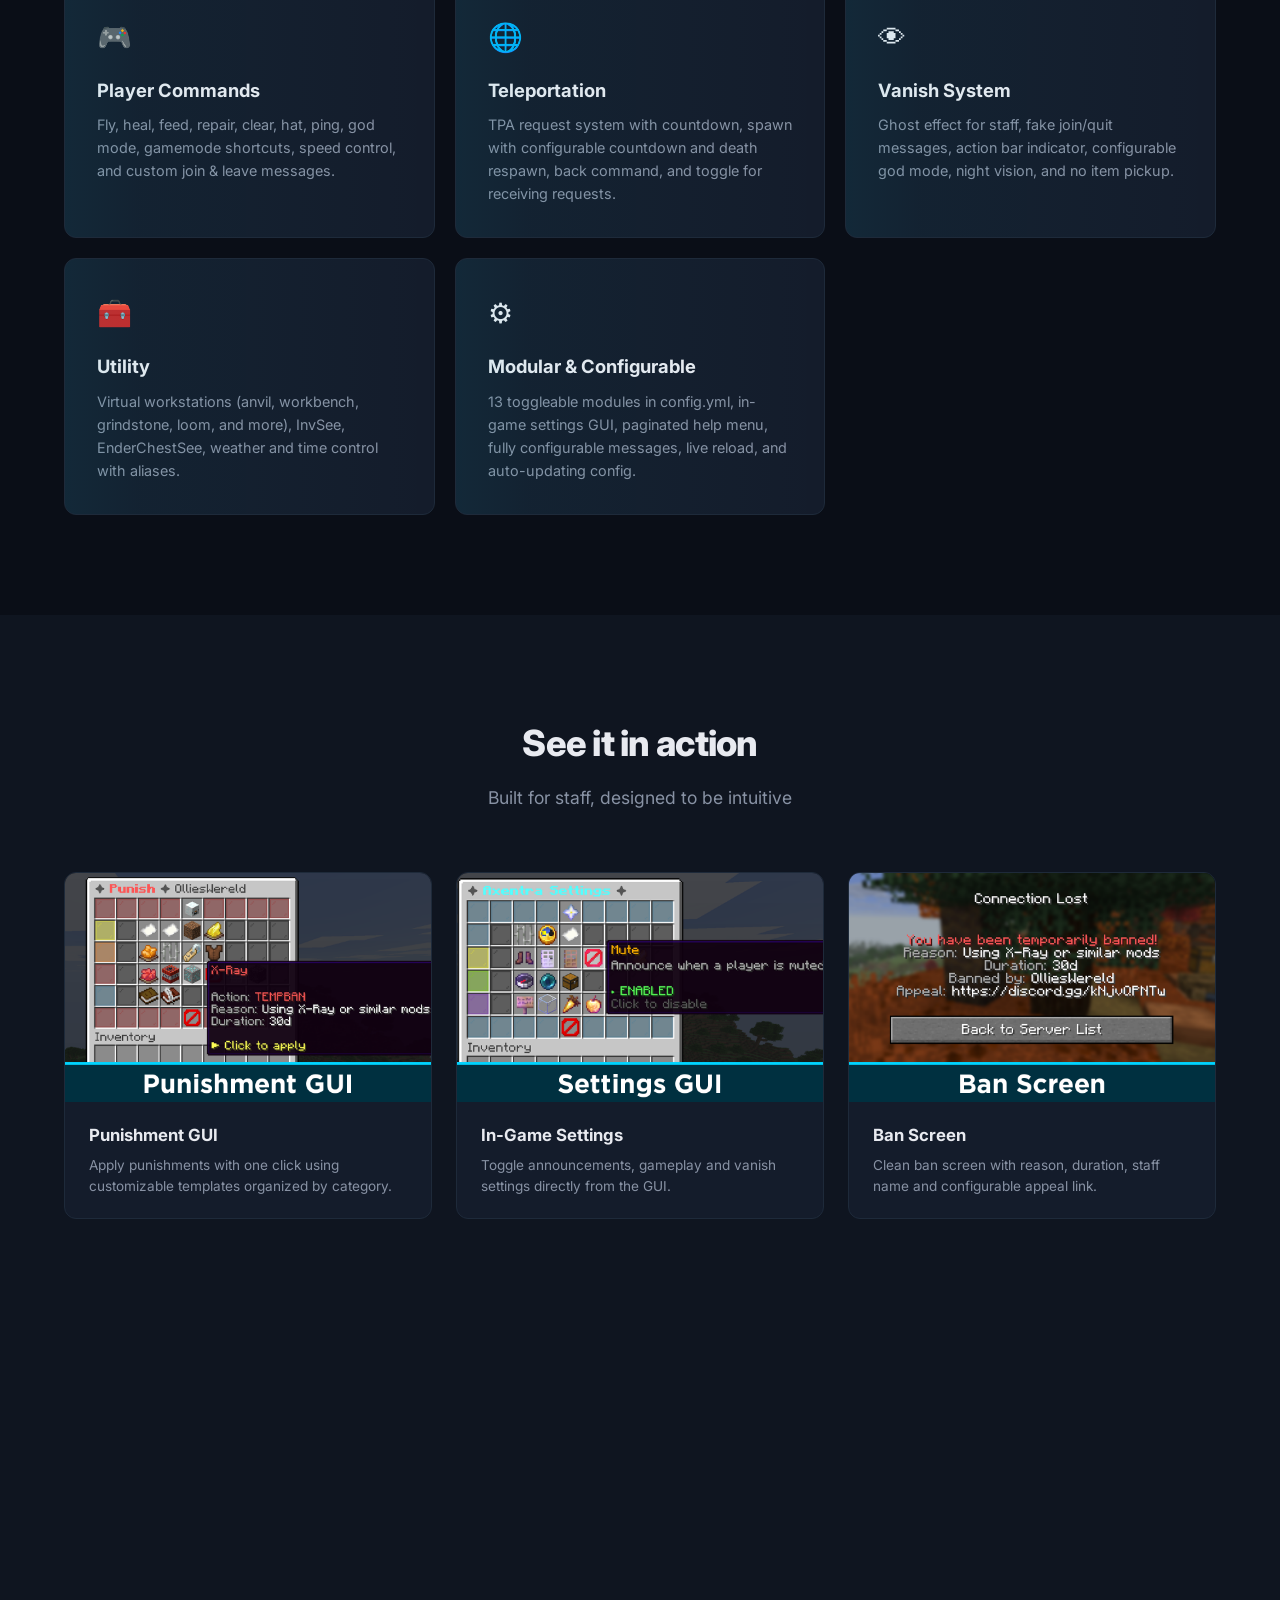
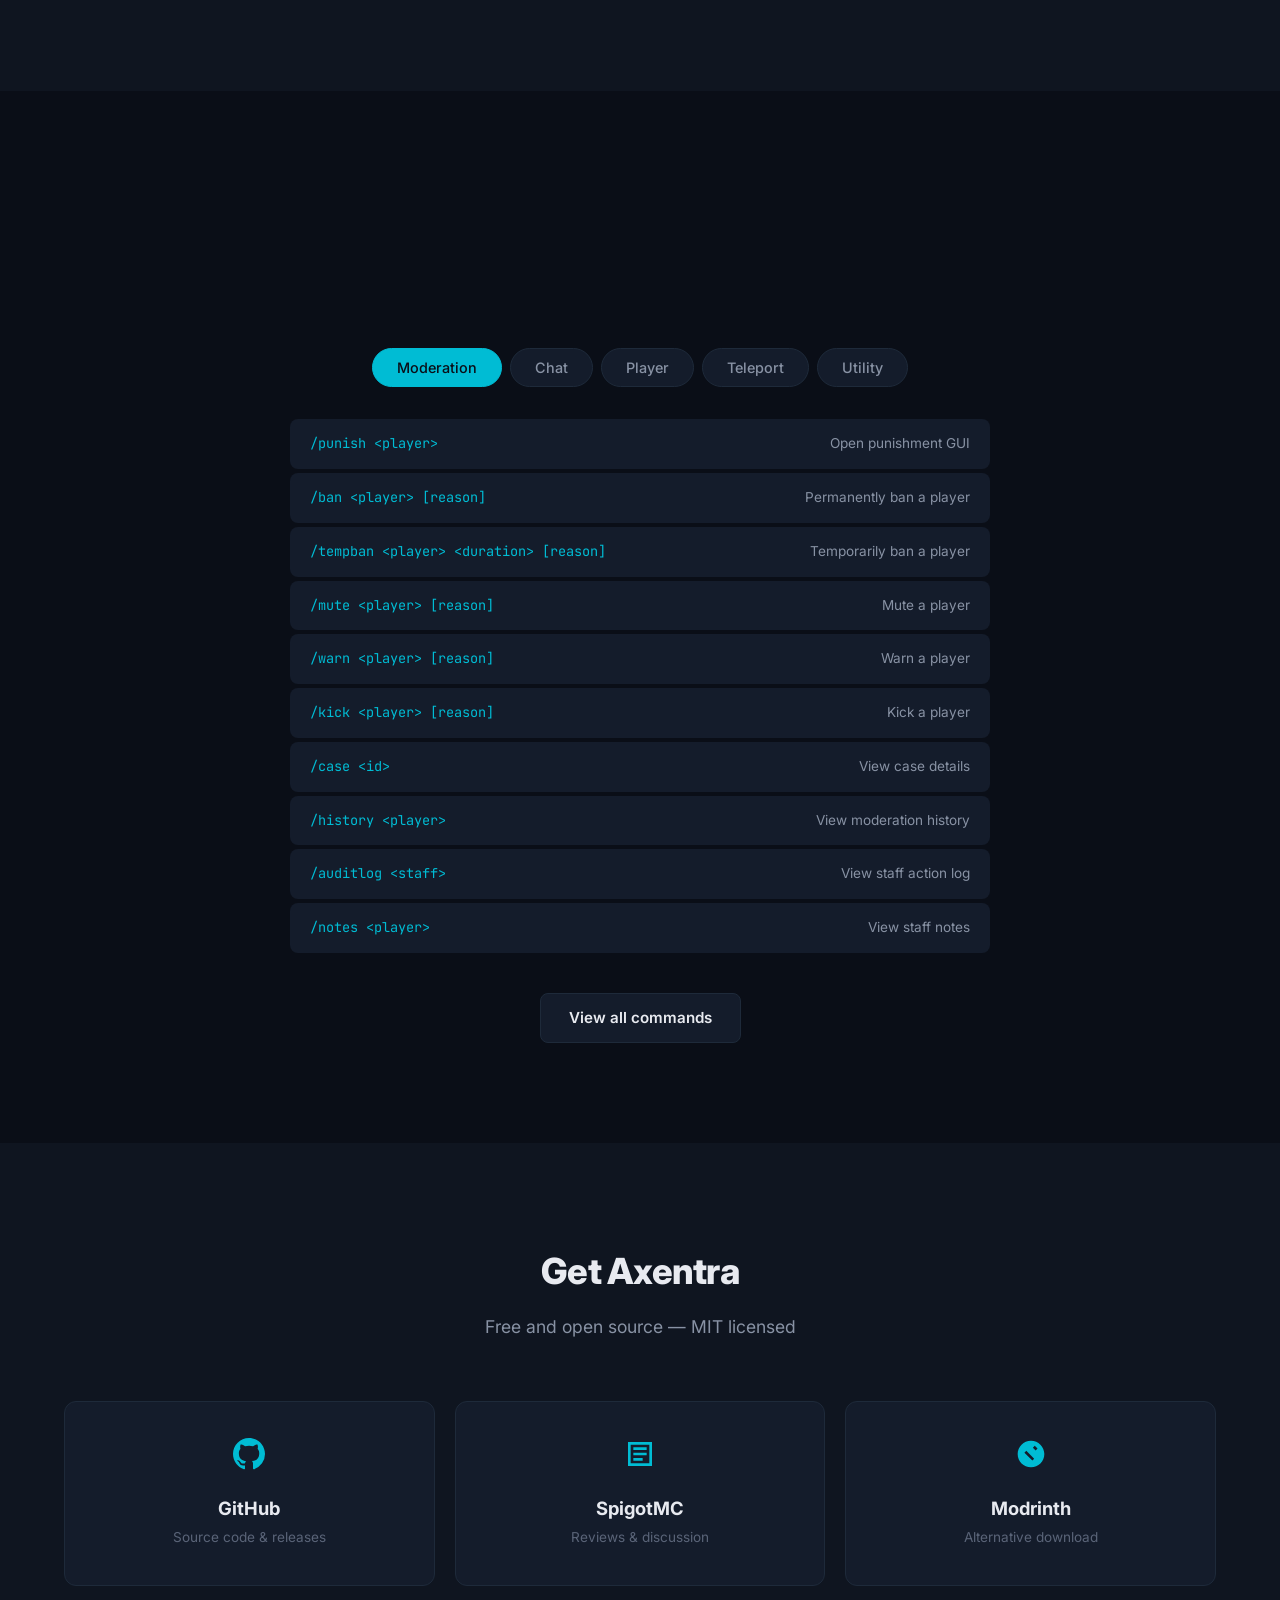
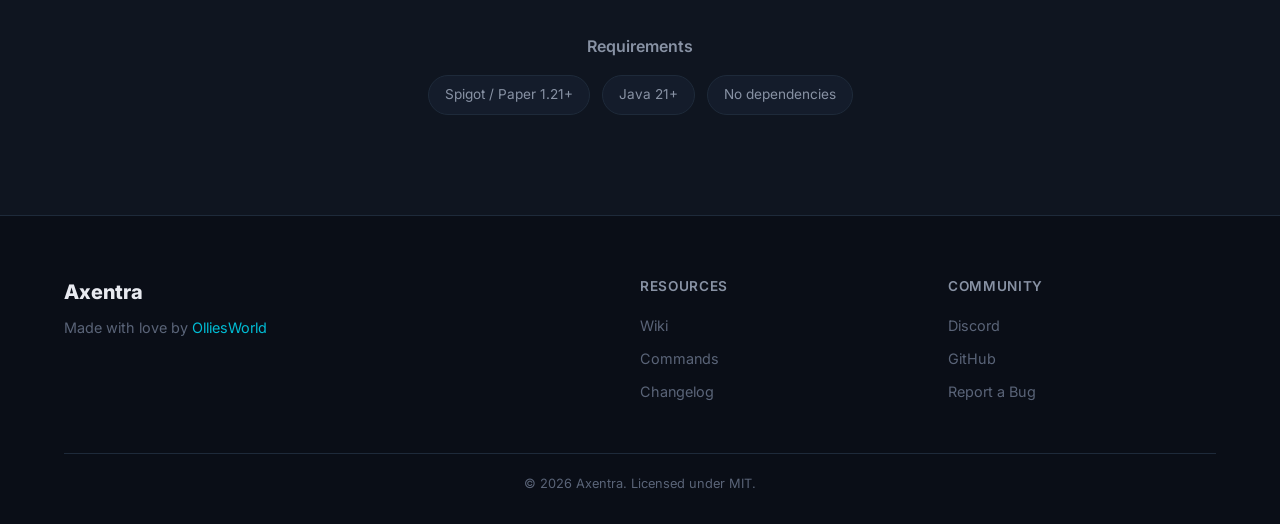
==== commit 10f18d21: "v1.6 changed" ====
--- a/docs/index.html
+++ b/docs/index.html
@@ -4,14 +4,18 @@
     <meta charset="UTF-8">
     <meta name="viewport" content="width=device-width, initial-scale=1.0">
     <title>Axentra - Minecraft Server Management Plugin</title>
-    <meta name="description" content="A powerful, lightweight Minecraft server management plugin with 60+ commands. Moderation, chat, teleportation, and more.">
+    <meta name="description" content="Axentra — A powerful, lightweight Minecraft server management plugin with 60+ commands. Moderation, chat, teleportation, punishments, vanish, TPA and more. Free & open source.">
+    <meta name="keywords" content="Axentra, AxentraMC, Minecraft plugin, server management, Spigot plugin, Paper plugin, Minecraft moderation, Minecraft commands, free Minecraft plugin, open source">
     <meta name="theme-color" content="#00bcd4">
-    <meta property="og:title" content="Axentra - Minecraft Server Management Plugin">
-    <meta property="og:description" content="All-in-one server management with 60+ commands. Smart moderation, punishment GUI, case system, and more.">
+    <link rel="canonical" href="https://axentramc.com/">
+    <meta property="og:title" content="Axentra — The Only Plugin Your Server Needs">
+    <meta property="og:description" content="60+ commands. Zero dependencies. Moderation, punishments, vanish, TPA, and more — all in one lightweight plugin. Free & open source.">
     <meta property="og:type" content="website">
-    <meta property="og:image" content="assets/og-image.svg">
+    <meta property="og:url" content="https://axentramc.com">
+    <meta property="og:image" content="https://axentramc.com/assets/og-image.png">
     <meta name="twitter:card" content="summary_large_image">
     <link rel="icon" type="image/svg+xml" href="assets/favicon.svg">
+    <link rel="icon" type="image/png" sizes="48x48" href="assets/favicon.png">
     <link rel="preconnect" href="https://fonts.googleapis.com">
     <link rel="preconnect" href="https://fonts.gstatic.com" crossorigin>
     <link href="https://fonts.googleapis.com/css2?family=Inter:wght@400;500;600;700;800&family=JetBrains+Mono:wght@400;500&display=swap" rel="stylesheet">
@@ -23,7 +27,7 @@
     <!-- Navigation -->
     <nav class="nav">
         <div class="nav-container">
-            <a href="index.html" class="nav-logo">Axentra</a>
+            <a href="/" class="nav-logo">Axentra</a>
             <div class="nav-links">
                 <a href="#features">Features</a>
                 <a href="#screenshots">Screenshots</a>
@@ -47,7 +51,7 @@
     <section class="hero">
         <div class="hero-bg"></div>
         <div class="container hero-content">
-            <div class="hero-badge">v1.5.0 - Smart Moderation Update</div>
+            <div class="hero-badge">v1.6.0 - Staff Management &amp; Modular System</div>
             <h1 class="hero-title">Axentra</h1>
             <p class="hero-subtitle">A powerful, lightweight Minecraft server management plugin</p>
             <p class="hero-desc">All-in-one server management with 60+ commands &mdash; moderation, chat, teleportation, and more. No bloat. No dependencies.</p>
@@ -87,6 +91,11 @@
             <p class="section-subtitle">Replace multiple plugins with a single, lightweight solution</p>
             <div class="features-grid">
                 <div class="feature-card feature-highlight">
+                    <div class="feature-icon">&#x1F6E1;</div>
+                    <h3>Staff Management</h3>
+                    <p>Staffmode with tool hotbar (freeze, random TP, InvSee, punish, vanish), duty tracking, player reports with GUI, staff statistics, and auto-duty on staffmode toggle.</p>
+                </div>
+                <div class="feature-card">
                     <div class="feature-icon">&#x1F528;</div>
                     <h3>Smart Moderation</h3>
                     <p>Punishment GUI with customizable templates, case system with unique IDs, history GUI with pagination, staff notes with join notifications, and full audit logging.</p>
@@ -109,7 +118,7 @@
                 <div class="feature-card">
                     <div class="feature-icon">&#x1F310;</div>
                     <h3>Teleportation</h3>
-                    <p>TPA request system with countdown, spawn with configurable countdown, back command, and toggle for receiving requests.</p>
+                    <p>TPA request system with countdown, spawn with configurable countdown and death respawn, back command, and toggle for receiving requests.</p>
                 </div>
                 <div class="feature-card">
                     <div class="feature-icon">&#x1F441;</div>
@@ -123,8 +132,8 @@
                 </div>
                 <div class="feature-card">
                     <div class="feature-icon">&#x2699;</div>
-                    <h3>Administration</h3>
-                    <p>In-game settings GUI, paginated help menu, fully configurable messages and templates, live reload, and built-in update checker.</p>
+                    <h3>Modular & Configurable</h3>
+                    <p>13 toggleable modules in config.yml, in-game settings GUI, paginated help menu, fully configurable messages, live reload, and auto-updating config.</p>
                 </div>
             </div>
         </div>
@@ -269,7 +278,7 @@
                     <h3>GitHub</h3>
                     <p>Source code & releases</p>
                 </a>
-                <a href="https://www.spigotmc.org/resources/axentra.122267/" target="_blank" class="download-card">
+                <a href="https://www.spigotmc.org/resources/axentra.133221/" target="_blank" class="download-card">
                     <div class="download-icon">
                         <svg viewBox="0 0 24 24" width="32" height="32" fill="currentColor"><path d="M3 3h18v18H3V3zm2 2v14h14V5H5zm2 2h10v2H7V7zm0 4h10v2H7v-2zm0 4h7v2H7v-2z"/></svg>
                     </div>
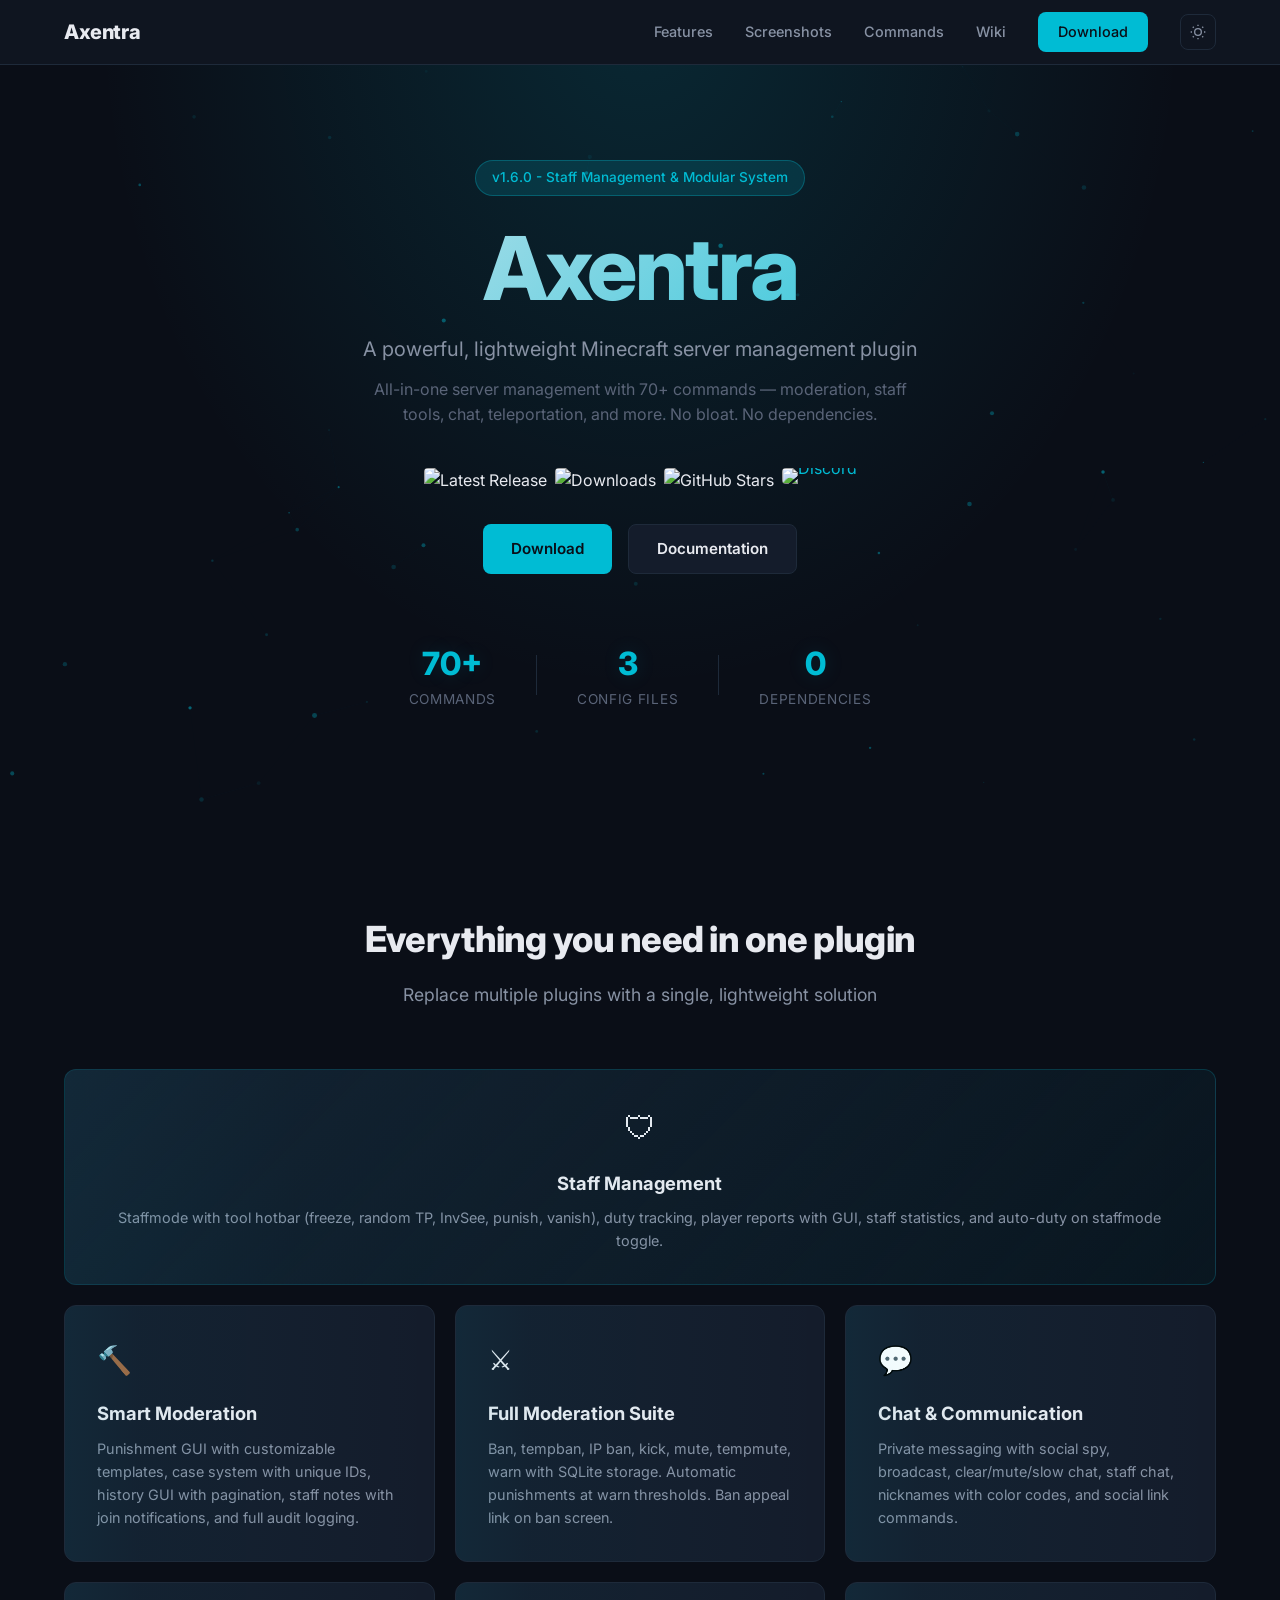
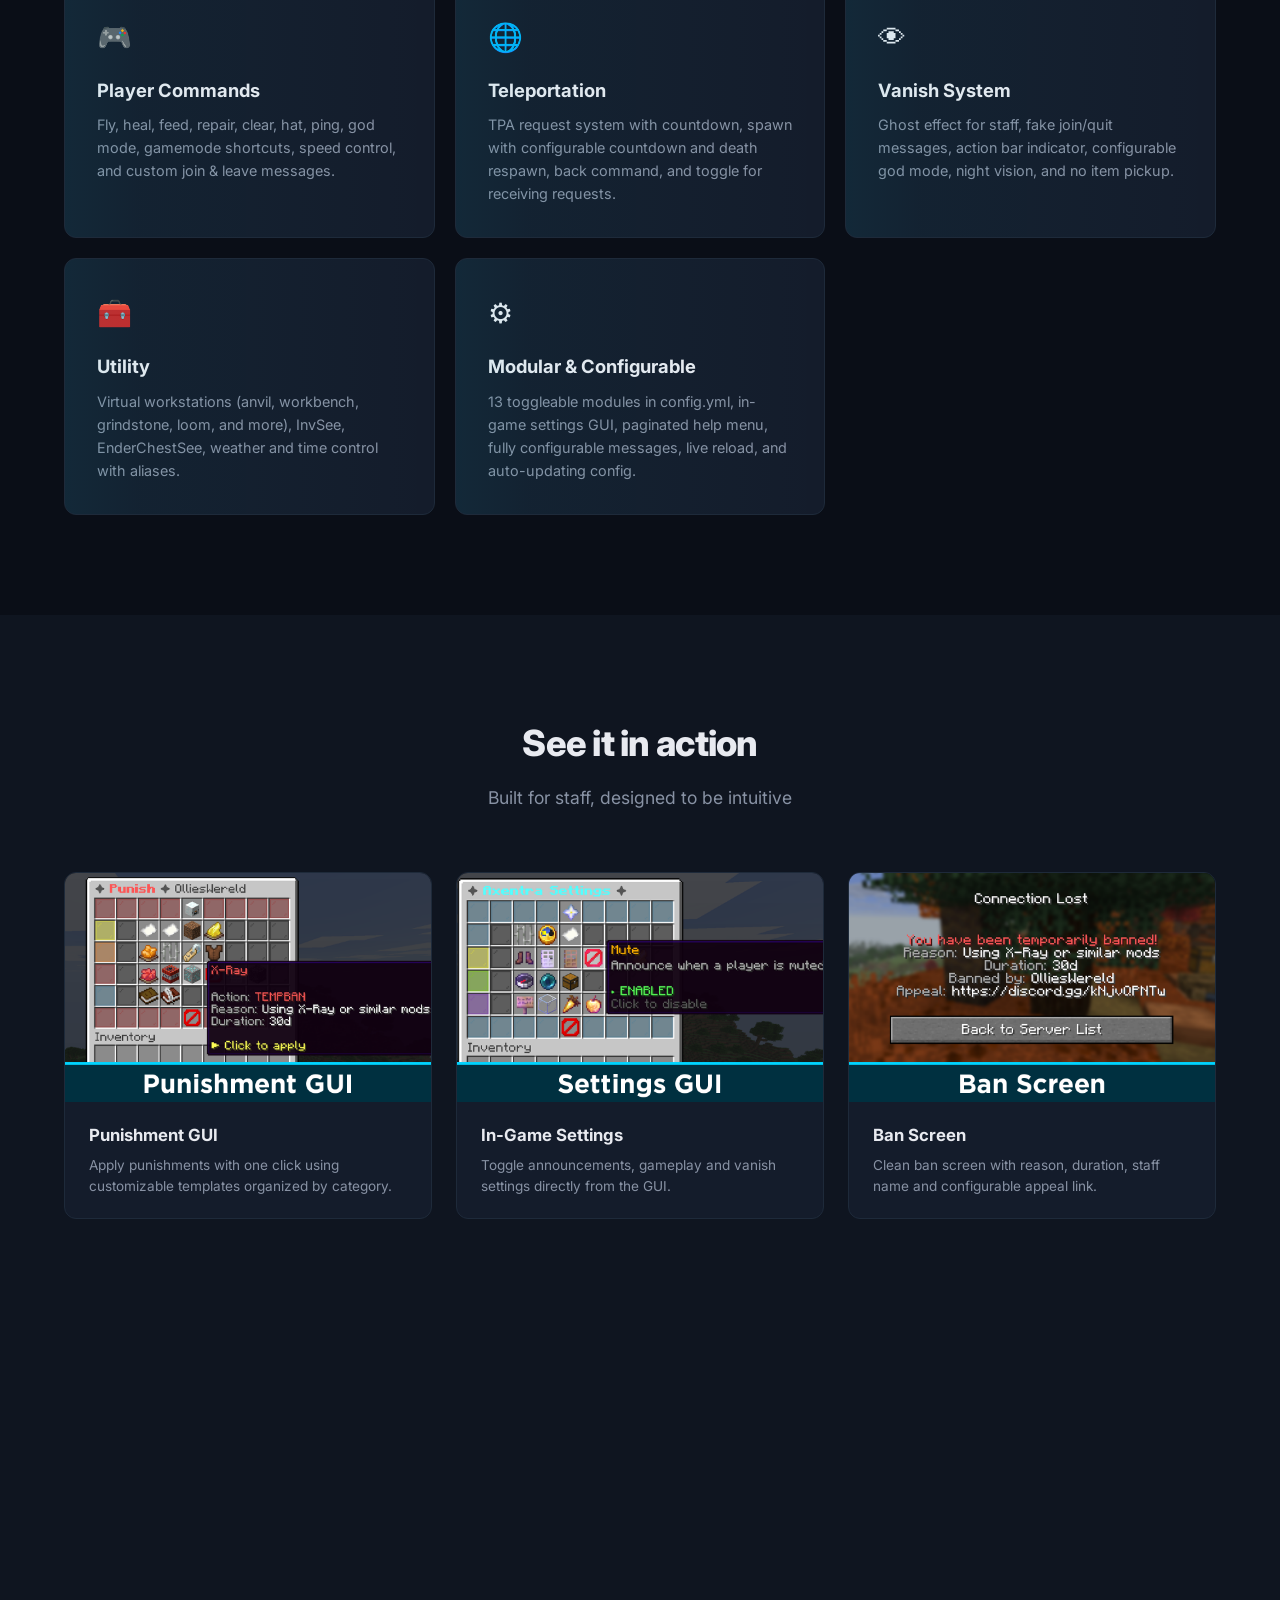
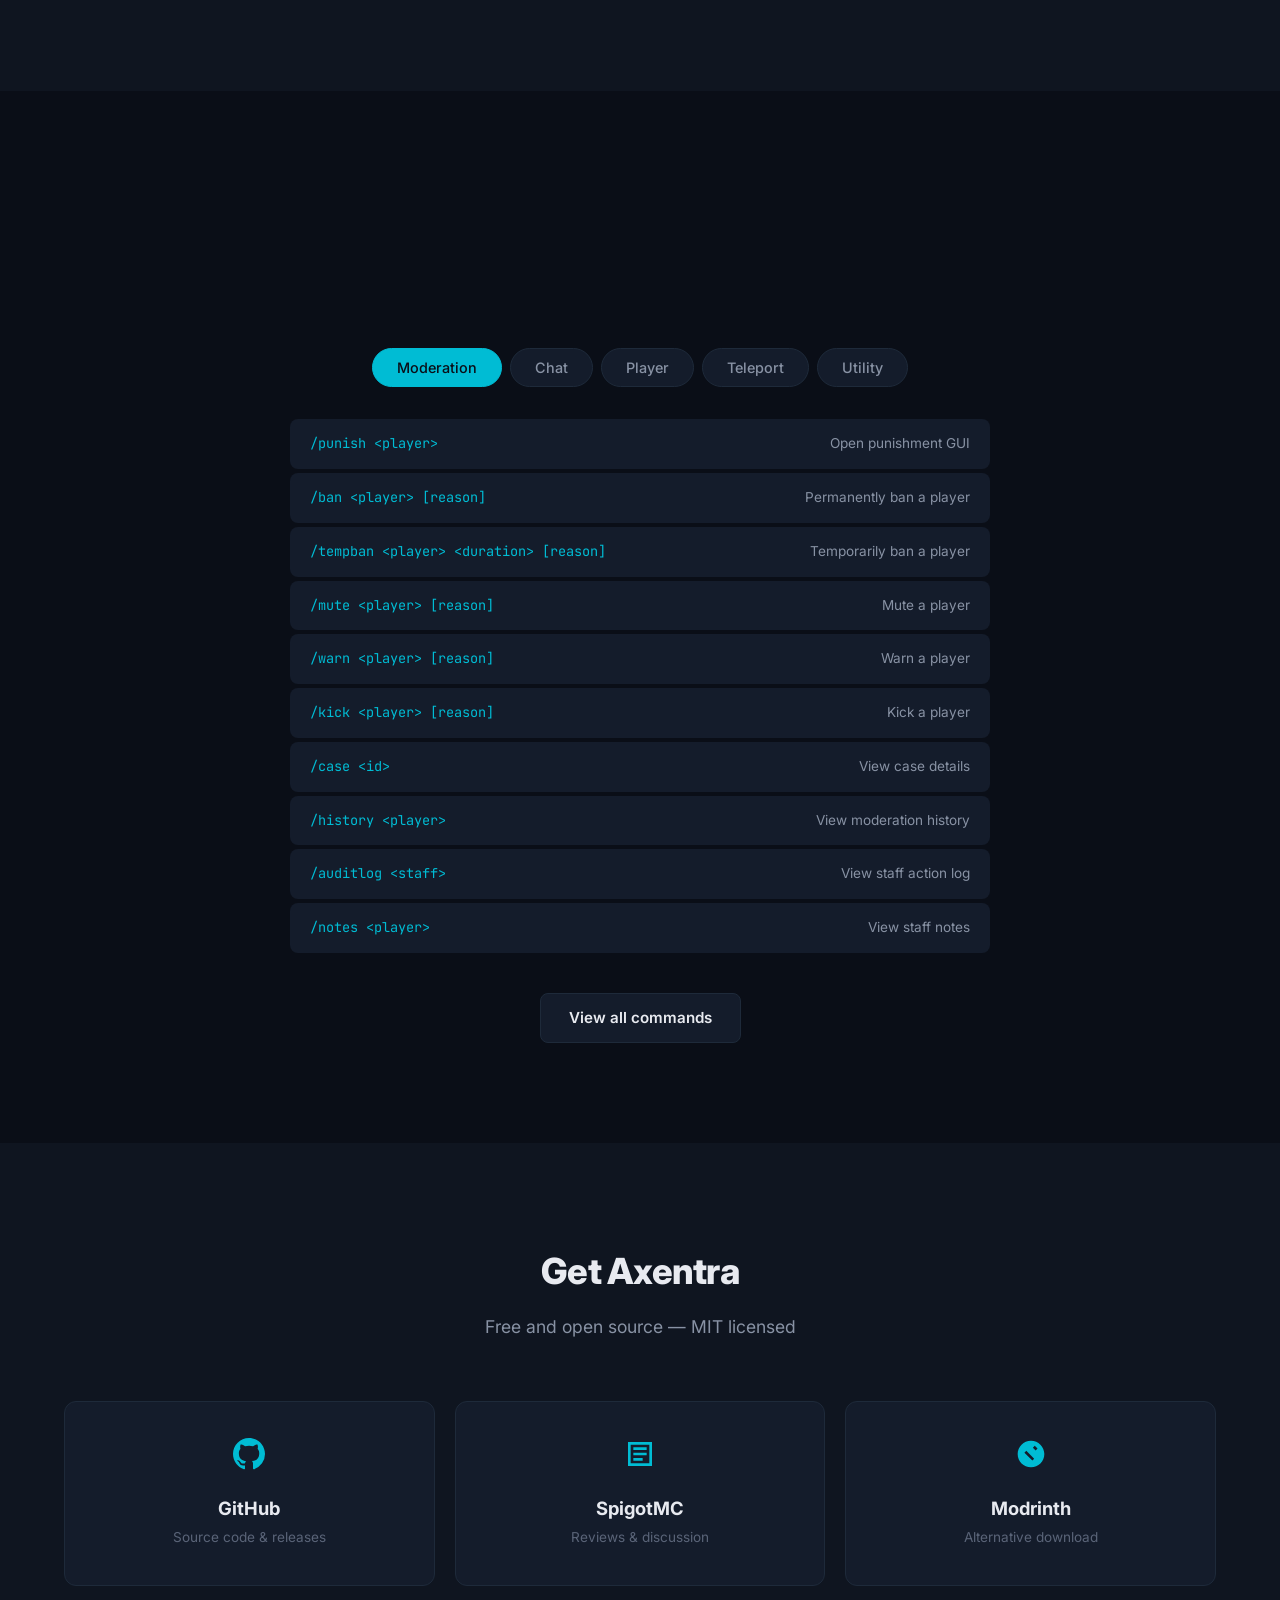
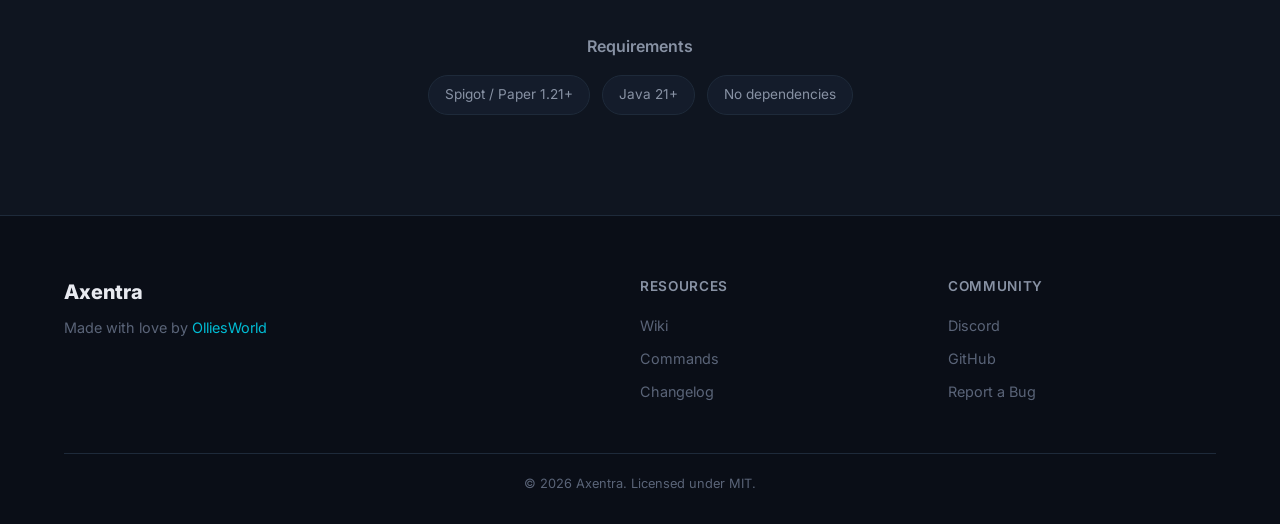
==== commit 3c06c5c2: "Update website & wiki to 70+ commands" ====
--- a/docs/index.html
+++ b/docs/index.html
@@ -4,12 +4,12 @@
     <meta charset="UTF-8">
     <meta name="viewport" content="width=device-width, initial-scale=1.0">
     <title>Axentra - Minecraft Server Management Plugin</title>
-    <meta name="description" content="Axentra — A powerful, lightweight Minecraft server management plugin with 60+ commands. Moderation, chat, teleportation, punishments, vanish, TPA and more. Free & open source.">
+    <meta name="description" content="Axentra — A powerful, lightweight Minecraft server management plugin with 70+ commands. Moderation, chat, teleportation, punishments, vanish, TPA and more. Free & open source.">
     <meta name="keywords" content="Axentra, AxentraMC, Minecraft plugin, server management, Spigot plugin, Paper plugin, Minecraft moderation, Minecraft commands, free Minecraft plugin, open source">
     <meta name="theme-color" content="#00bcd4">
     <link rel="canonical" href="https://axentramc.com/">
     <meta property="og:title" content="Axentra — The Only Plugin Your Server Needs">
-    <meta property="og:description" content="60+ commands. Zero dependencies. Moderation, punishments, vanish, TPA, and more — all in one lightweight plugin. Free & open source.">
+    <meta property="og:description" content="70+ commands. Zero dependencies. Moderation, punishments, vanish, TPA, and more — all in one lightweight plugin. Free & open source.">
     <meta property="og:type" content="website">
     <meta property="og:url" content="https://axentramc.com">
     <meta property="og:image" content="https://axentramc.com/assets/og-image.png">
@@ -54,7 +54,7 @@
             <div class="hero-badge">v1.6.0 - Staff Management &amp; Modular System</div>
             <h1 class="hero-title">Axentra</h1>
             <p class="hero-subtitle">A powerful, lightweight Minecraft server management plugin</p>
-            <p class="hero-desc">All-in-one server management with 60+ commands &mdash; moderation, chat, teleportation, and more. No bloat. No dependencies.</p>
+            <p class="hero-desc">All-in-one server management with 70+ commands &mdash; moderation, staff tools, chat, teleportation, and more. No bloat. No dependencies.</p>
             <div class="hero-badges">
                 <img src="https://img.shields.io/github/v/release/OlliesGitHubWorld/Axentra?style=flat-square&label=Latest%20Release&color=00bcd4" alt="Latest Release">
                 <img src="https://img.shields.io/github/downloads/OlliesGitHubWorld/Axentra/total?style=flat-square&label=Downloads&color=00bcd4" alt="Downloads">
@@ -67,7 +67,7 @@
             </div>
             <div class="hero-stats">
                 <div class="stat">
-                    <span class="stat-number">60+</span>
+                    <span class="stat-number">70+</span>
                     <span class="stat-label">Commands</span>
                 </div>
                 <div class="stat-divider"></div>
@@ -188,7 +188,7 @@
     <!-- Commands Preview -->
     <section id="commands" class="commands">
         <div class="container">
-            <h2 class="section-title">60+ commands, one plugin</h2>
+            <h2 class="section-title">70+ commands, one plugin</h2>
             <p class="section-subtitle">Every command fully configurable with permissions</p>
             <div class="commands-tabs">
                 <button class="tab-btn active" data-tab="moderation">Moderation</button>
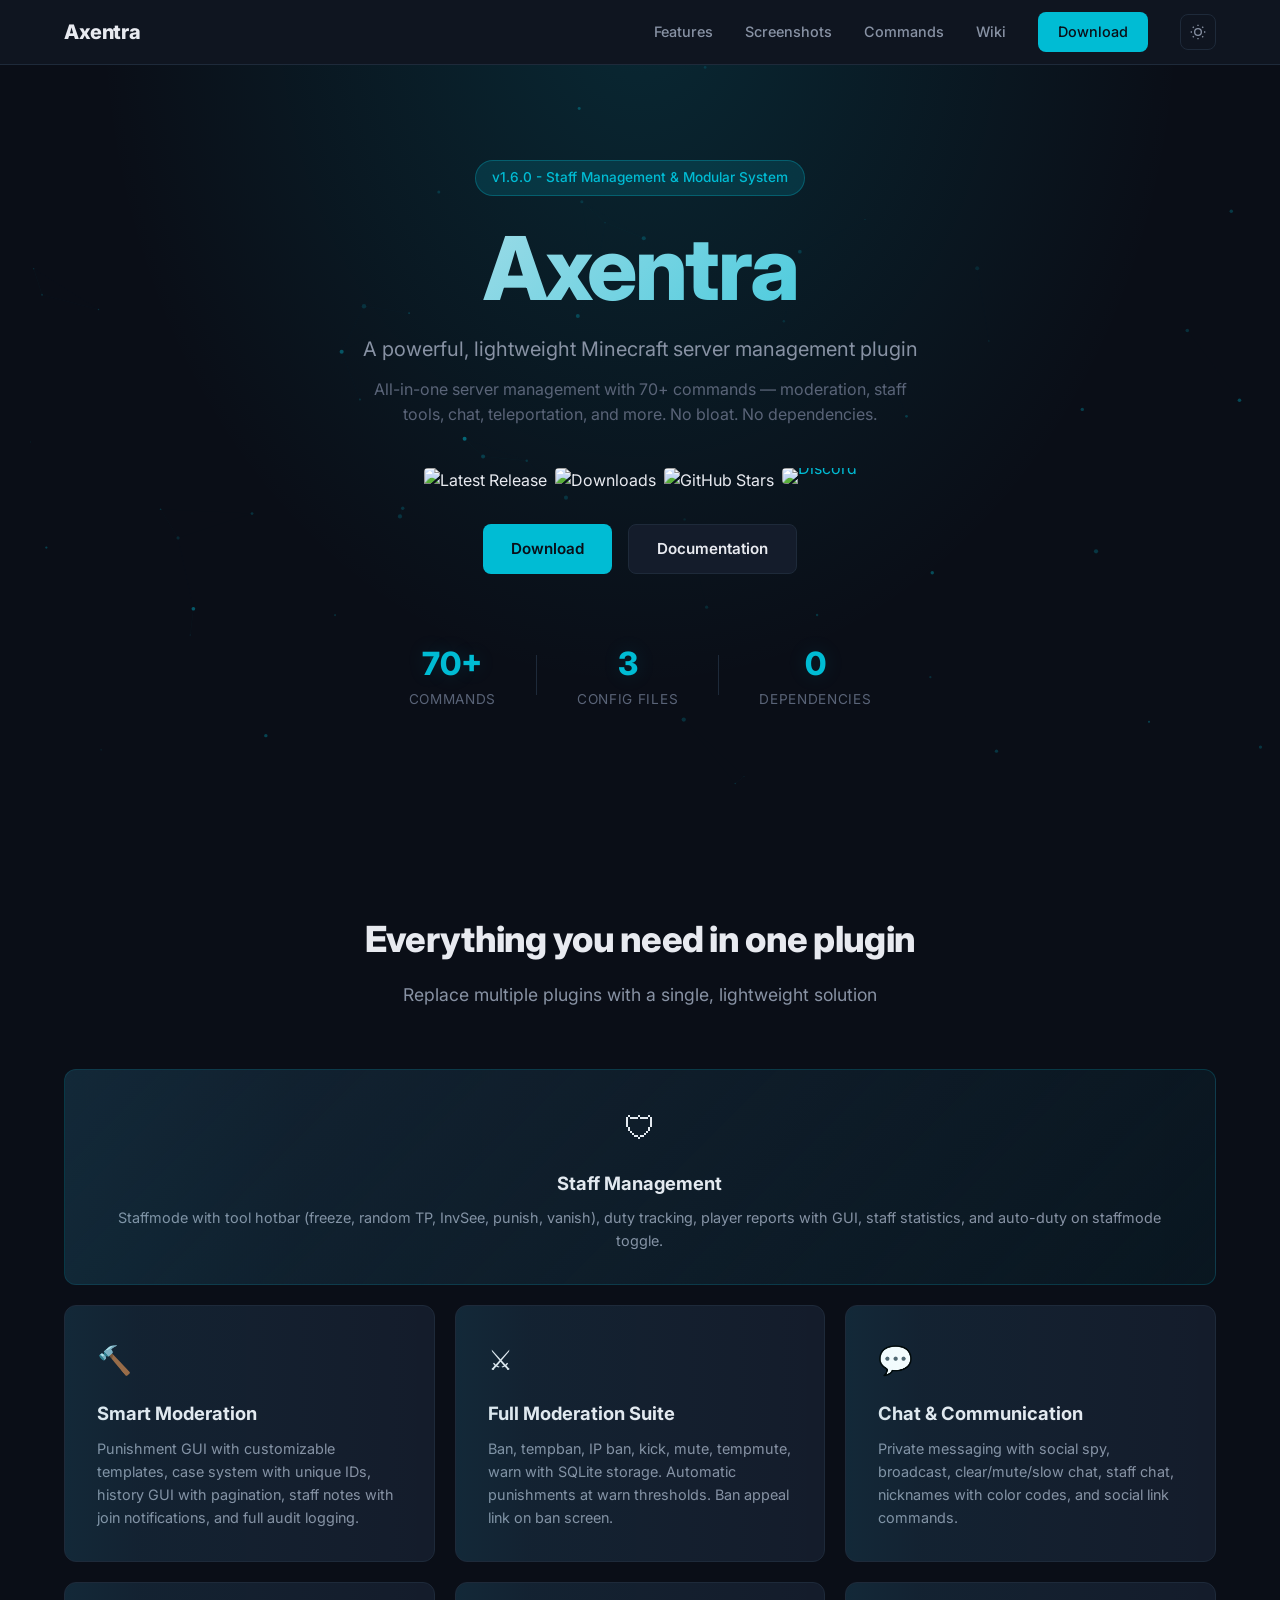
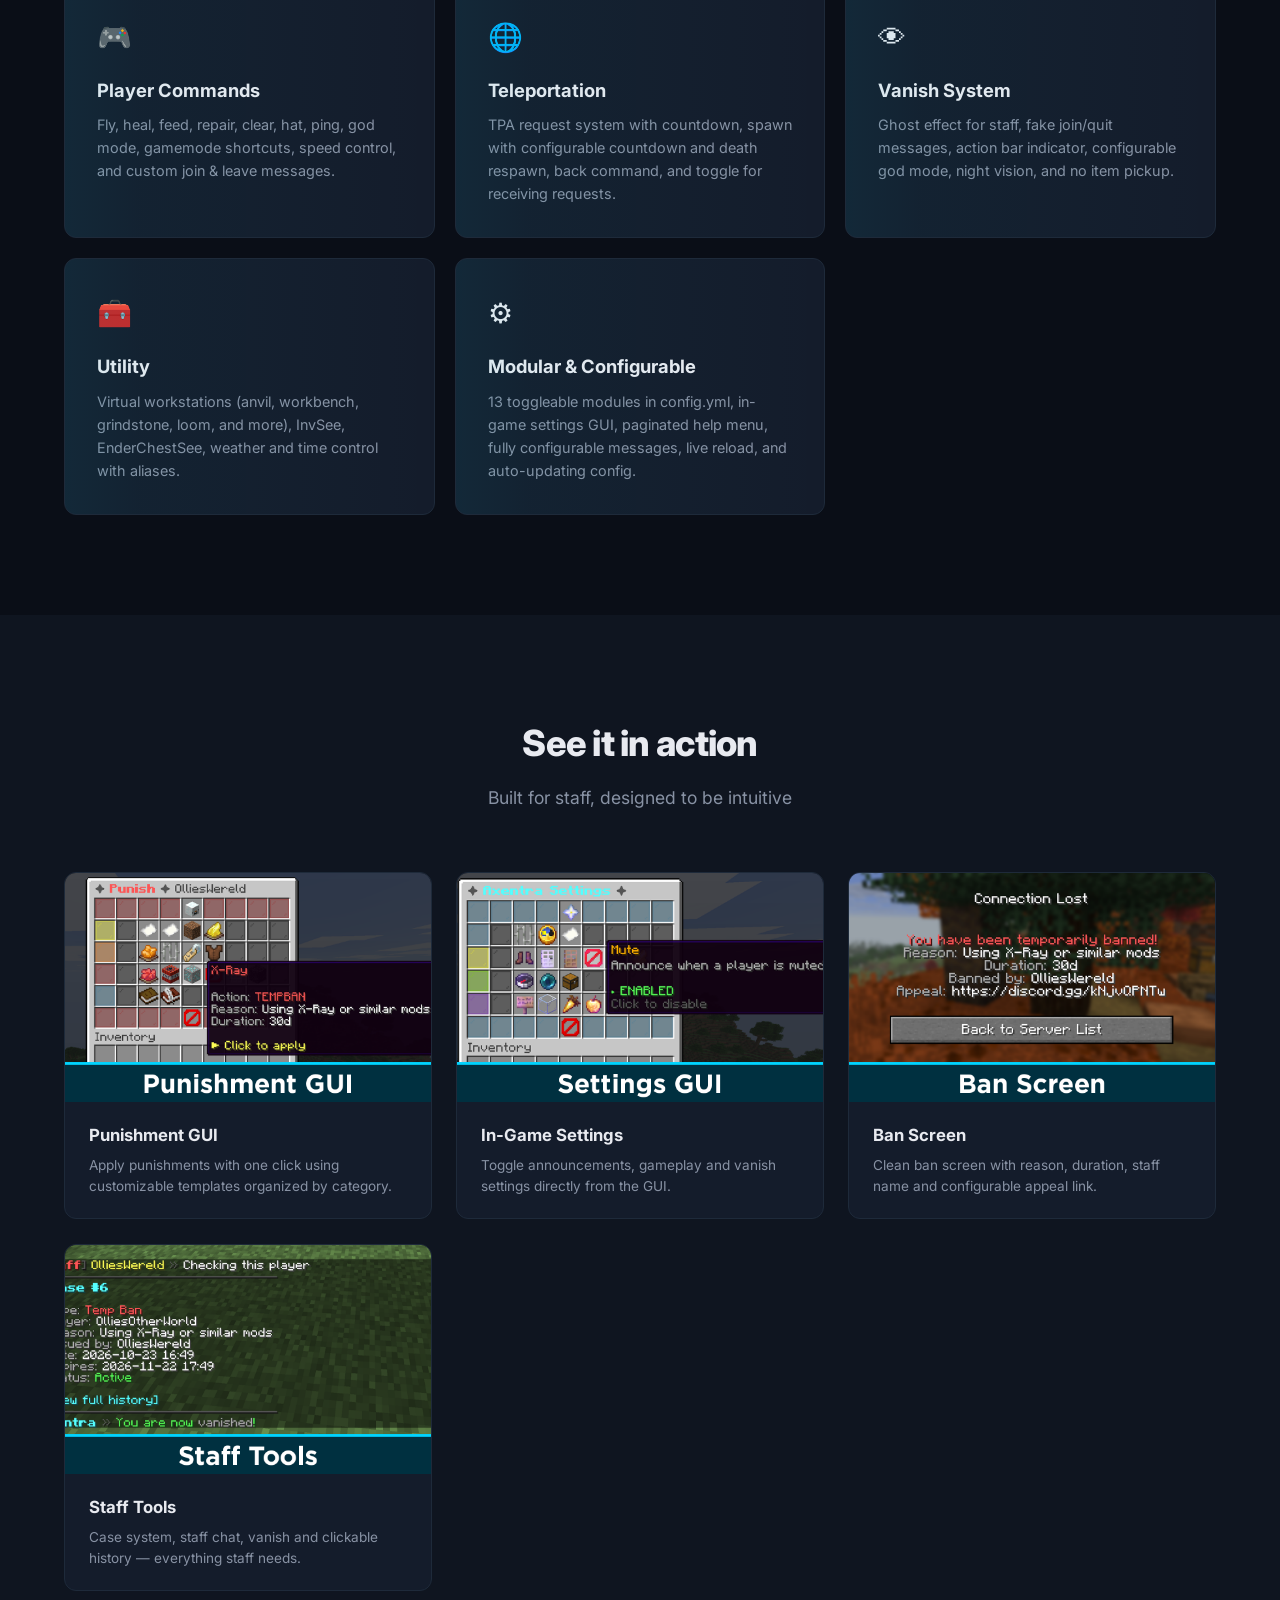
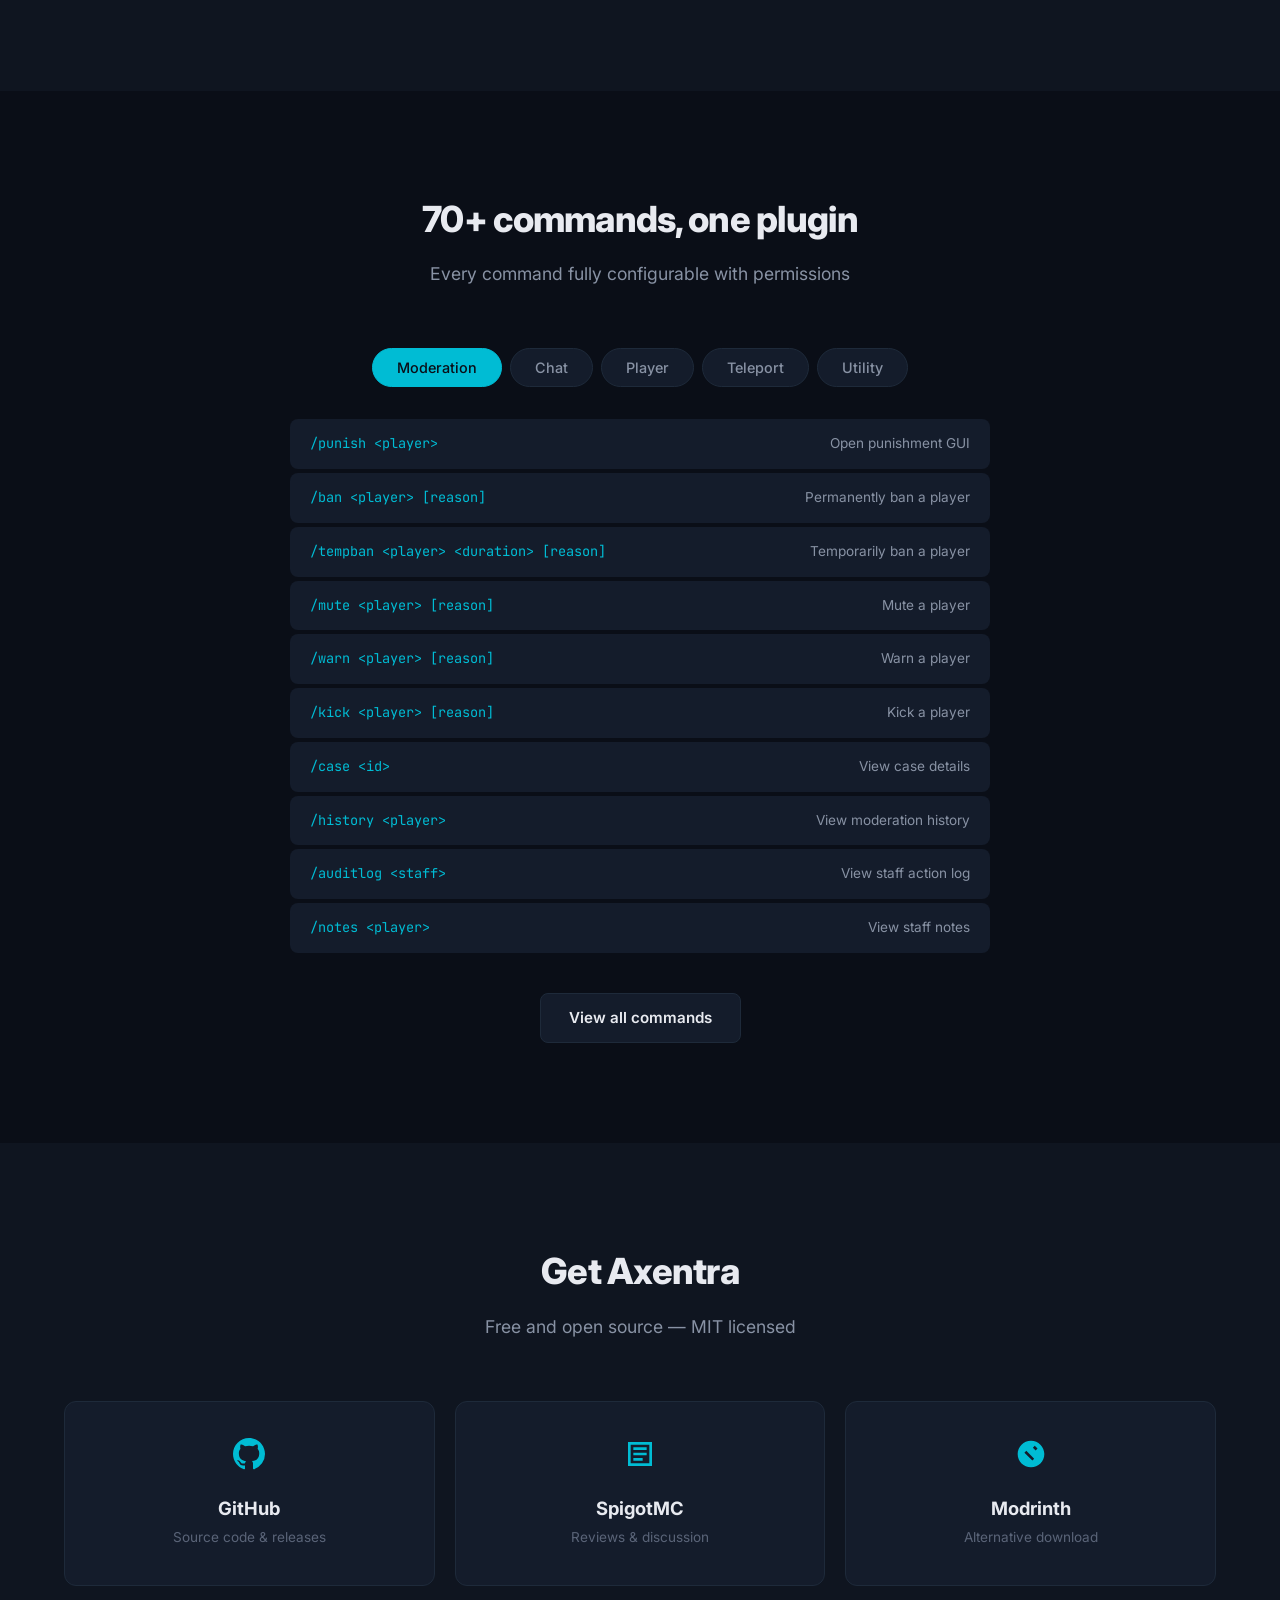
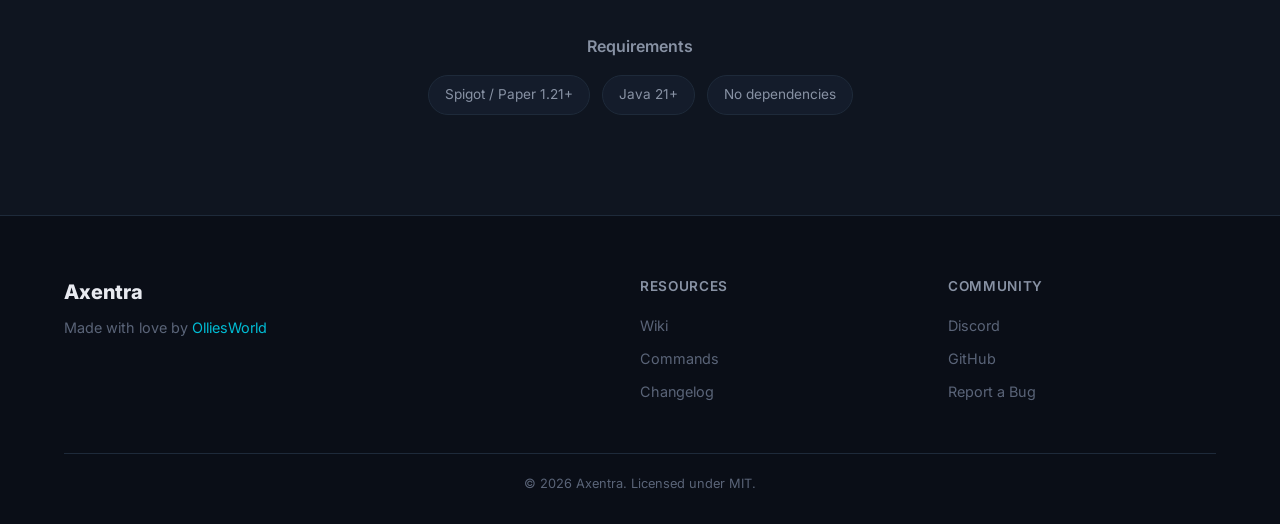
==== commit fad7ef47: "v1.7.0 - Player Protection Update   - Inventory snapshots (death/join/quit/clear) with restore GUI  " ====
--- a/docs/index.html
+++ b/docs/index.html
@@ -13,7 +13,14 @@
     <meta property="og:type" content="website">
     <meta property="og:url" content="https://axentramc.com">
     <meta property="og:image" content="https://axentramc.com/assets/og-image.png">
+    <meta property="og:site_name" content="Axentra">
+    <meta property="og:locale" content="en_US">
     <meta name="twitter:card" content="summary_large_image">
+    <meta name="twitter:title" content="Axentra — The Only Plugin Your Server Needs">
+    <meta name="twitter:description" content="70+ commands. Zero dependencies. Moderation, punishments, vanish, TPA, and more — all in one lightweight plugin. Free & open source.">
+    <meta name="twitter:image" content="https://axentramc.com/assets/og-image.png">
+    <meta name="twitter:image:alt" content="Axentra - Minecraft Server Management Plugin">
+    <link rel="apple-touch-icon" sizes="180x180" href="assets/apple-touch-icon.png">
     <link rel="icon" type="image/svg+xml" href="assets/favicon.svg">
     <link rel="icon" type="image/png" sizes="48x48" href="assets/favicon.png">
     <link rel="preconnect" href="https://fonts.googleapis.com">
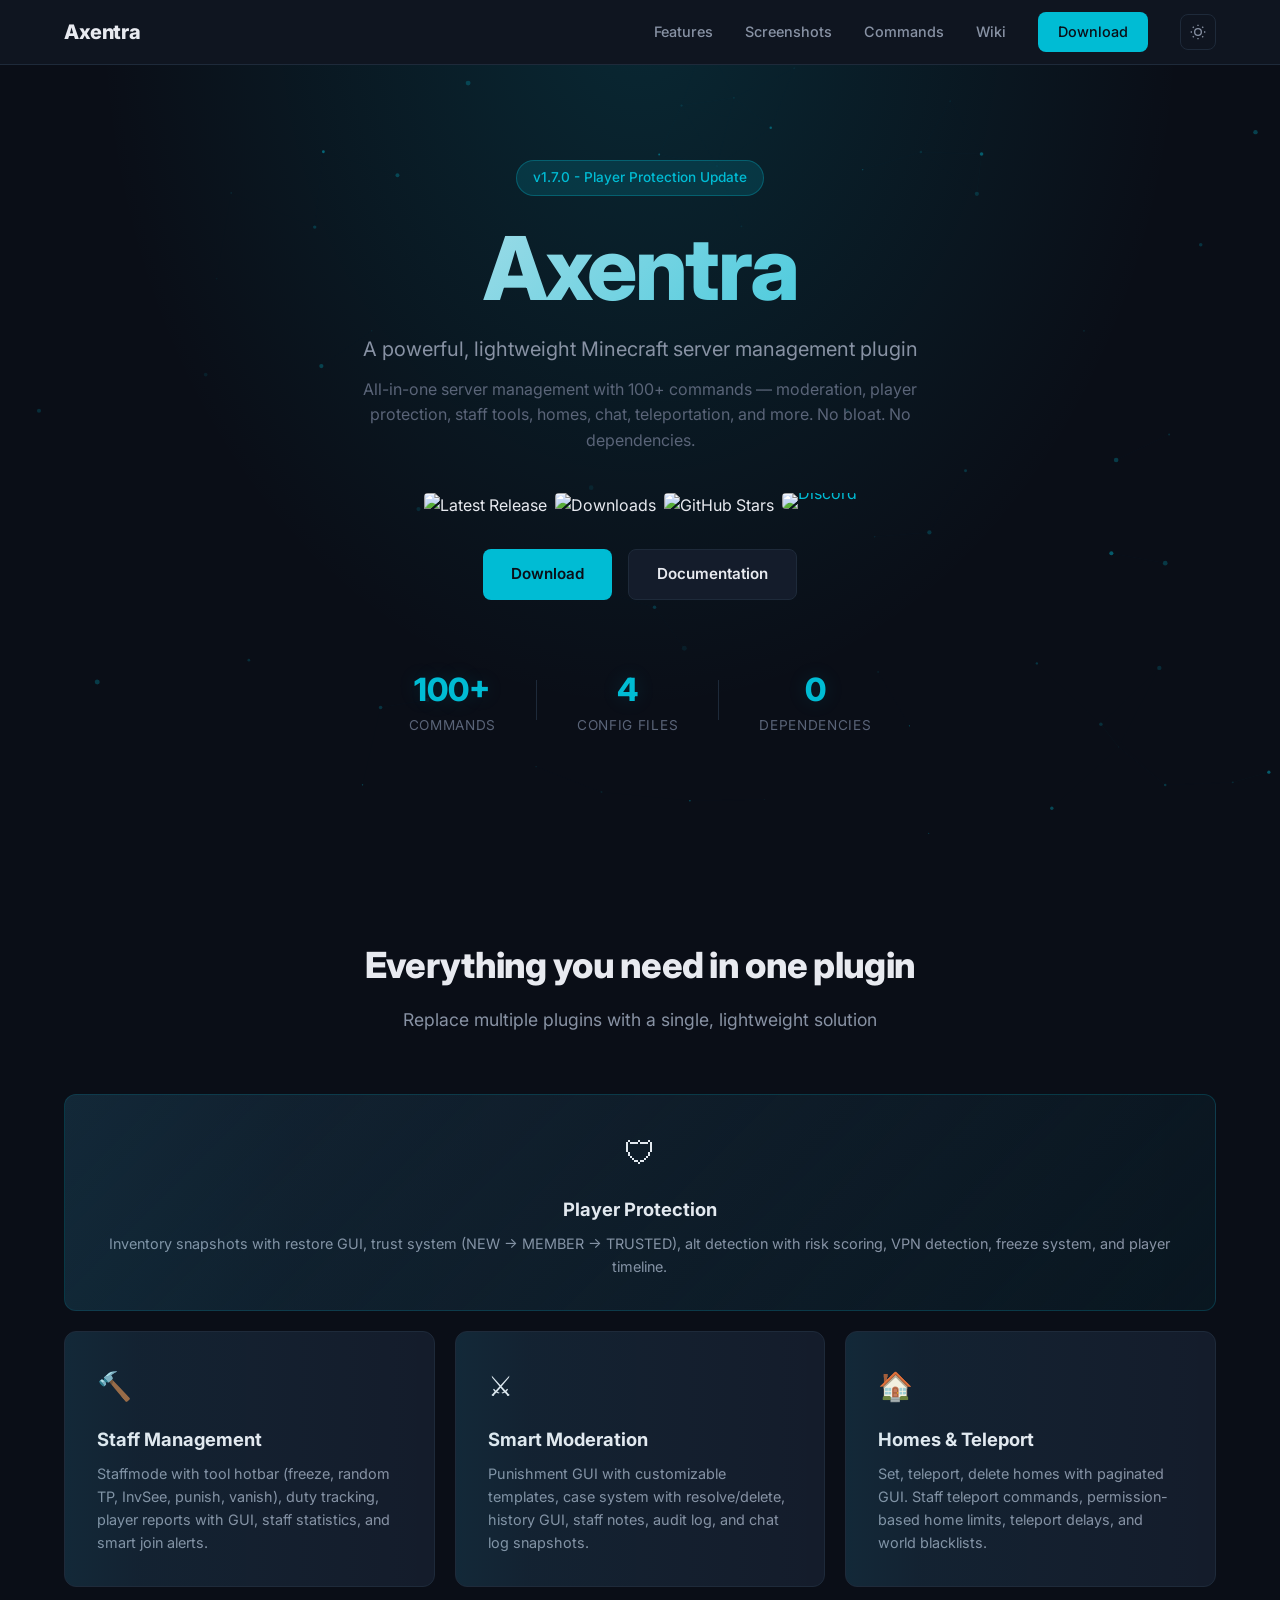
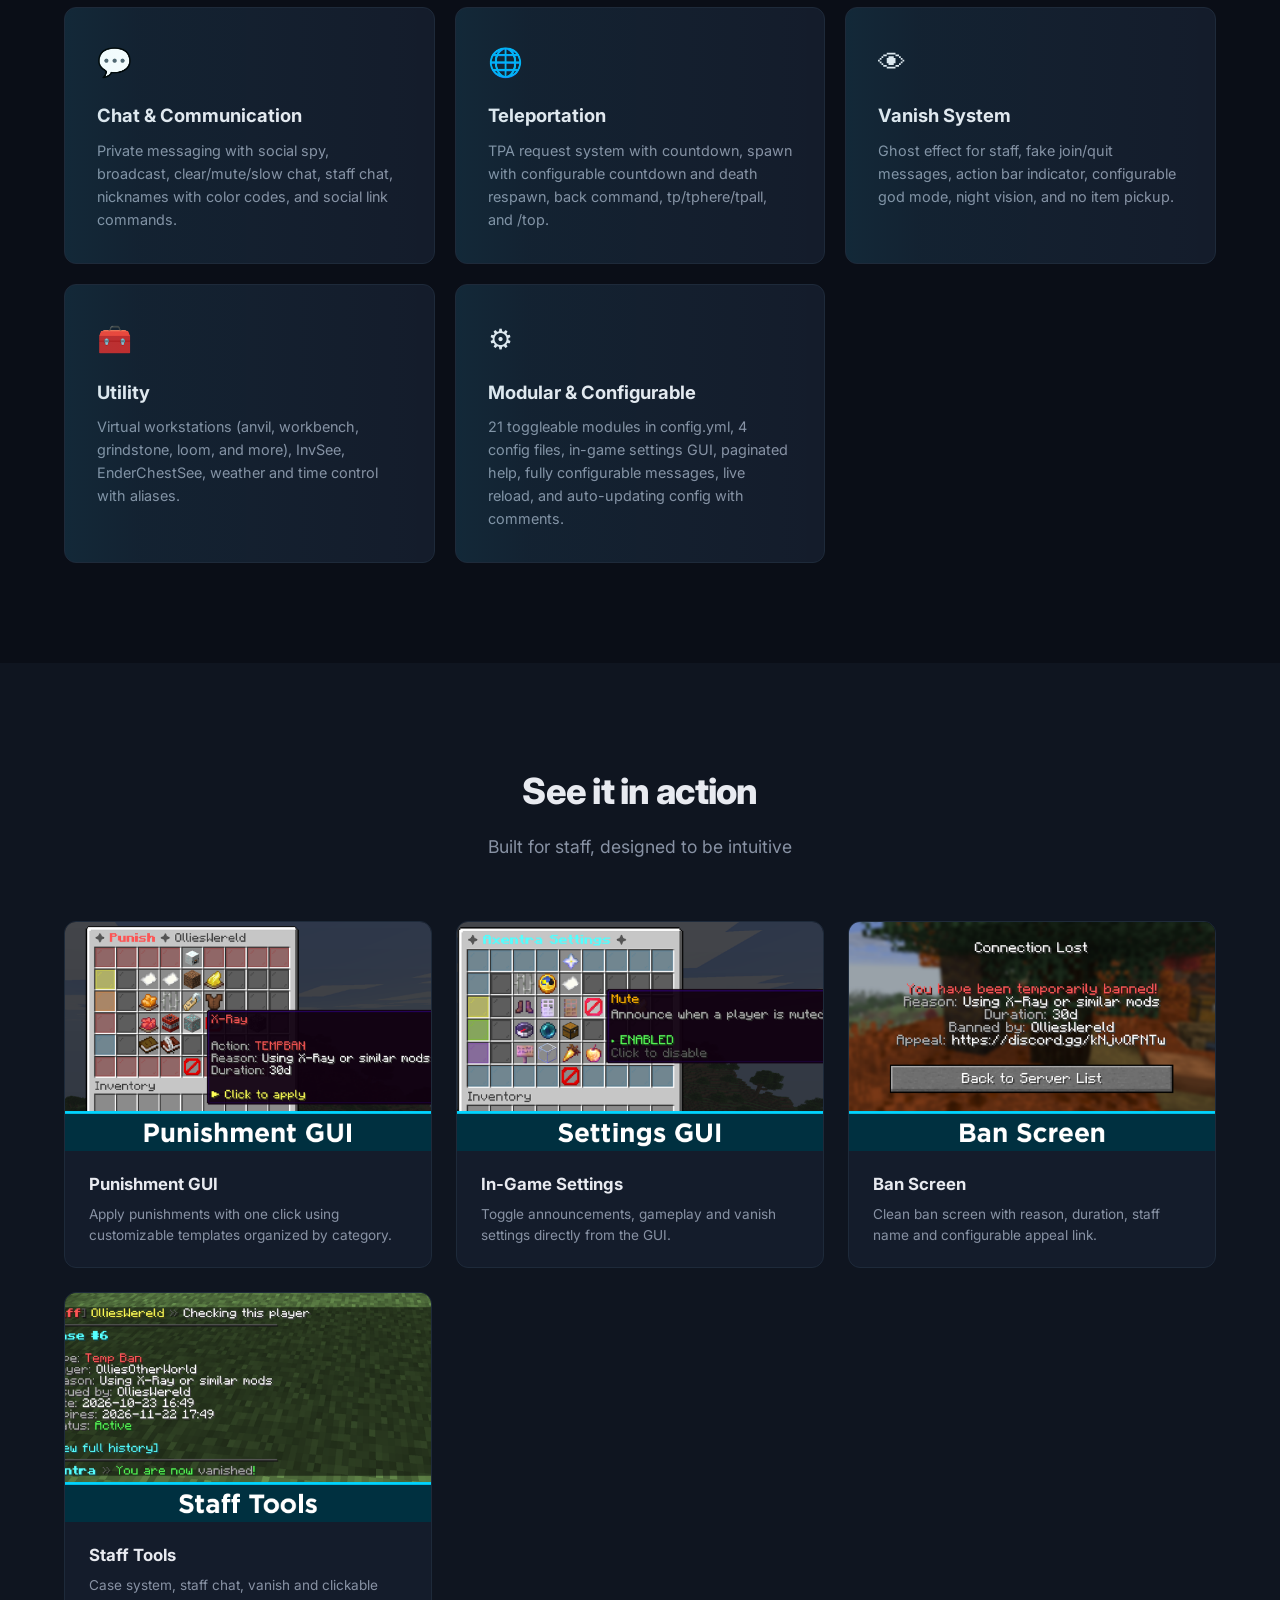
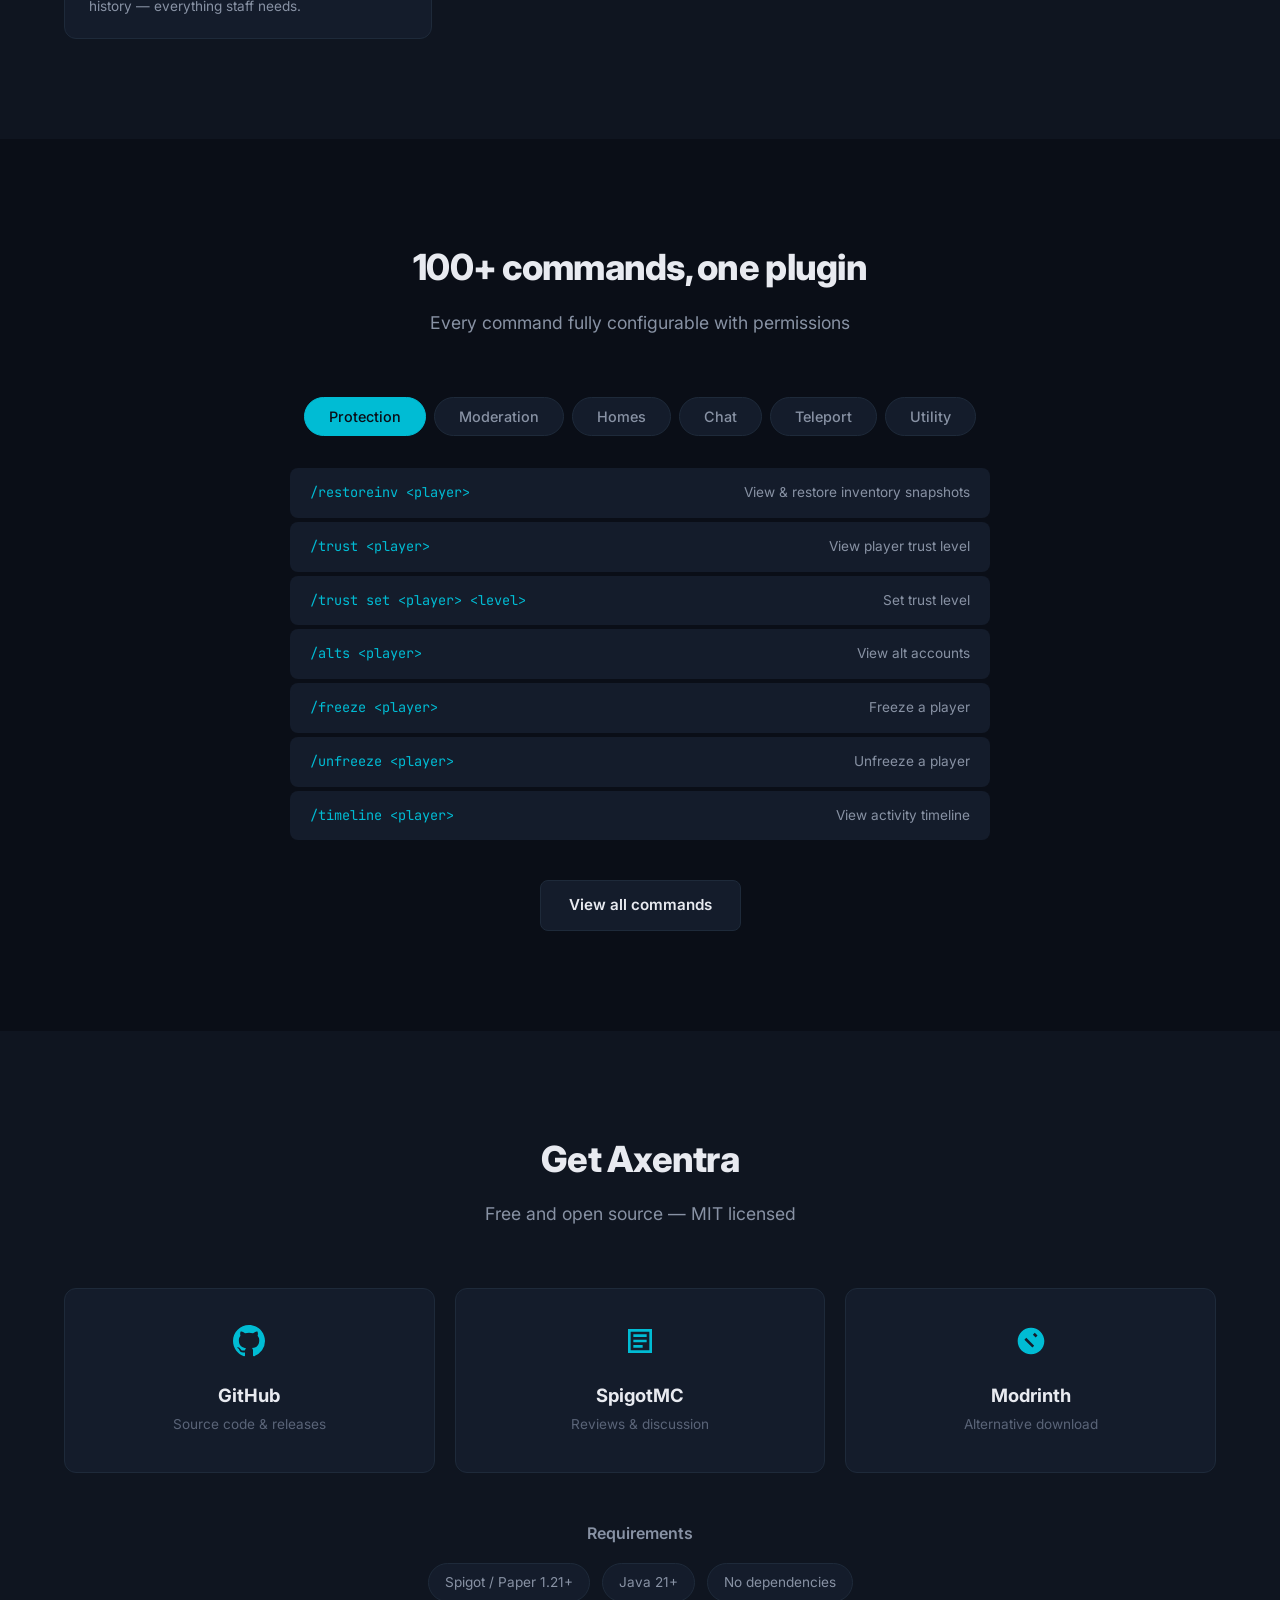
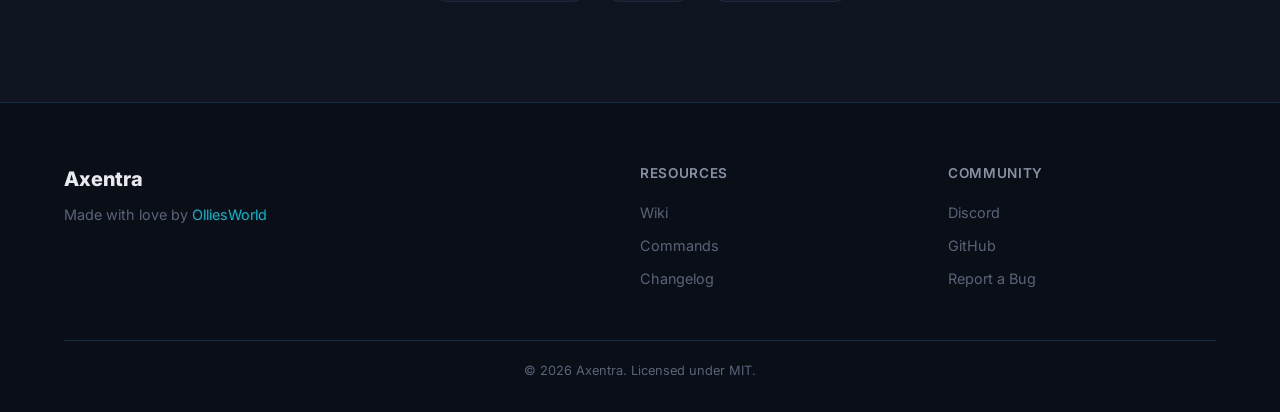
==== commit 1164aa45: "readme en website update" ====
--- a/docs/index.html
+++ b/docs/index.html
@@ -4,12 +4,12 @@
     <meta charset="UTF-8">
     <meta name="viewport" content="width=device-width, initial-scale=1.0">
     <title>Axentra - Minecraft Server Management Plugin</title>
-    <meta name="description" content="Axentra — A powerful, lightweight Minecraft server management plugin with 70+ commands. Moderation, chat, teleportation, punishments, vanish, TPA and more. Free & open source.">
+    <meta name="description" content="Axentra — A powerful, lightweight Minecraft server management plugin with 100+ commands. Moderation, player protection, homes, chat, teleportation, punishments, vanish, TPA and more. Free & open source.">
     <meta name="keywords" content="Axentra, AxentraMC, Minecraft plugin, server management, Spigot plugin, Paper plugin, Minecraft moderation, Minecraft commands, free Minecraft plugin, open source">
     <meta name="theme-color" content="#00bcd4">
     <link rel="canonical" href="https://axentramc.com/">
     <meta property="og:title" content="Axentra — The Only Plugin Your Server Needs">
-    <meta property="og:description" content="70+ commands. Zero dependencies. Moderation, punishments, vanish, TPA, and more — all in one lightweight plugin. Free & open source.">
+    <meta property="og:description" content="100+ commands. Zero dependencies. Moderation, player protection, homes, vanish, TPA, and more — all in one lightweight plugin. Free & open source.">
     <meta property="og:type" content="website">
     <meta property="og:url" content="https://axentramc.com">
     <meta property="og:image" content="https://axentramc.com/assets/og-image.png">
@@ -17,7 +17,7 @@
     <meta property="og:locale" content="en_US">
     <meta name="twitter:card" content="summary_large_image">
     <meta name="twitter:title" content="Axentra — The Only Plugin Your Server Needs">
-    <meta name="twitter:description" content="70+ commands. Zero dependencies. Moderation, punishments, vanish, TPA, and more — all in one lightweight plugin. Free & open source.">
+    <meta name="twitter:description" content="100+ commands. Zero dependencies. Moderation, player protection, homes, vanish, TPA, and more — all in one lightweight plugin. Free & open source.">
     <meta name="twitter:image" content="https://axentramc.com/assets/og-image.png">
     <meta name="twitter:image:alt" content="Axentra - Minecraft Server Management Plugin">
     <link rel="apple-touch-icon" sizes="180x180" href="assets/apple-touch-icon.png">
@@ -58,10 +58,10 @@
     <section class="hero">
         <div class="hero-bg"></div>
         <div class="container hero-content">
-            <div class="hero-badge">v1.6.0 - Staff Management &amp; Modular System</div>
+            <div class="hero-badge">v1.7.0 - Player Protection Update</div>
             <h1 class="hero-title">Axentra</h1>
             <p class="hero-subtitle">A powerful, lightweight Minecraft server management plugin</p>
-            <p class="hero-desc">All-in-one server management with 70+ commands &mdash; moderation, staff tools, chat, teleportation, and more. No bloat. No dependencies.</p>
+            <p class="hero-desc">All-in-one server management with 100+ commands &mdash; moderation, player protection, staff tools, homes, chat, teleportation, and more. No bloat. No dependencies.</p>
             <div class="hero-badges">
                 <img src="https://img.shields.io/github/v/release/OlliesGitHubWorld/Axentra?style=flat-square&label=Latest%20Release&color=00bcd4" alt="Latest Release">
                 <img src="https://img.shields.io/github/downloads/OlliesGitHubWorld/Axentra/total?style=flat-square&label=Downloads&color=00bcd4" alt="Downloads">
@@ -74,12 +74,12 @@
             </div>
             <div class="hero-stats">
                 <div class="stat">
-                    <span class="stat-number">70+</span>
+                    <span class="stat-number">100+</span>
                     <span class="stat-label">Commands</span>
                 </div>
                 <div class="stat-divider"></div>
                 <div class="stat">
-                    <span class="stat-number">3</span>
+                    <span class="stat-number">4</span>
                     <span class="stat-label">Config Files</span>
                 </div>
                 <div class="stat-divider"></div>
@@ -99,18 +99,23 @@
             <div class="features-grid">
                 <div class="feature-card feature-highlight">
                     <div class="feature-icon">&#x1F6E1;</div>
+                    <h3>Player Protection</h3>
+                    <p>Inventory snapshots with restore GUI, trust system (NEW &rarr; MEMBER &rarr; TRUSTED), alt detection with risk scoring, VPN detection, freeze system, and player timeline.</p>
+                </div>
+                <div class="feature-card">
+                    <div class="feature-icon">&#x1F528;</div>
                     <h3>Staff Management</h3>
-                    <p>Staffmode with tool hotbar (freeze, random TP, InvSee, punish, vanish), duty tracking, player reports with GUI, staff statistics, and auto-duty on staffmode toggle.</p>
-                </div>
-                <div class="feature-card">
-                    <div class="feature-icon">&#x1F528;</div>
+                    <p>Staffmode with tool hotbar (freeze, random TP, InvSee, punish, vanish), duty tracking, player reports with GUI, staff statistics, and smart join alerts.</p>
+                </div>
+                <div class="feature-card">
+                    <div class="feature-icon">&#x2694;</div>
                     <h3>Smart Moderation</h3>
-                    <p>Punishment GUI with customizable templates, case system with unique IDs, history GUI with pagination, staff notes with join notifications, and full audit logging.</p>
-                </div>
-                <div class="feature-card">
-                    <div class="feature-icon">&#x2694;</div>
-                    <h3>Full Moderation Suite</h3>
-                    <p>Ban, tempban, IP ban, kick, mute, tempmute, warn with SQLite storage. Automatic punishments at warn thresholds. Ban appeal link on ban screen.</p>
+                    <p>Punishment GUI with customizable templates, case system with resolve/delete, history GUI, staff notes, audit log, and chat log snapshots.</p>
+                </div>
+                <div class="feature-card">
+                    <div class="feature-icon">&#x1F3E0;</div>
+                    <h3>Homes & Teleport</h3>
+                    <p>Set, teleport, delete homes with paginated GUI. Staff teleport commands, permission-based home limits, teleport delays, and world blacklists.</p>
                 </div>
                 <div class="feature-card">
                     <div class="feature-icon">&#x1F4AC;</div>
@@ -118,14 +123,9 @@
                     <p>Private messaging with social spy, broadcast, clear/mute/slow chat, staff chat, nicknames with color codes, and social link commands.</p>
                 </div>
                 <div class="feature-card">
-                    <div class="feature-icon">&#x1F3AE;</div>
-                    <h3>Player Commands</h3>
-                    <p>Fly, heal, feed, repair, clear, hat, ping, god mode, gamemode shortcuts, speed control, and custom join & leave messages.</p>
-                </div>
-                <div class="feature-card">
                     <div class="feature-icon">&#x1F310;</div>
                     <h3>Teleportation</h3>
-                    <p>TPA request system with countdown, spawn with configurable countdown and death respawn, back command, and toggle for receiving requests.</p>
+                    <p>TPA request system with countdown, spawn with configurable countdown and death respawn, back command, tp/tphere/tpall, and /top.</p>
                 </div>
                 <div class="feature-card">
                     <div class="feature-icon">&#x1F441;</div>
@@ -140,7 +140,7 @@
                 <div class="feature-card">
                     <div class="feature-icon">&#x2699;</div>
                     <h3>Modular & Configurable</h3>
-                    <p>13 toggleable modules in config.yml, in-game settings GUI, paginated help menu, fully configurable messages, live reload, and auto-updating config.</p>
+                    <p>21 toggleable modules in config.yml, 4 config files, in-game settings GUI, paginated help, fully configurable messages, live reload, and auto-updating config with comments.</p>
                 </div>
             </div>
         </div>
@@ -195,17 +195,29 @@
     <!-- Commands Preview -->
     <section id="commands" class="commands">
         <div class="container">
-            <h2 class="section-title">70+ commands, one plugin</h2>
+            <h2 class="section-title">100+ commands, one plugin</h2>
             <p class="section-subtitle">Every command fully configurable with permissions</p>
             <div class="commands-tabs">
-                <button class="tab-btn active" data-tab="moderation">Moderation</button>
+                <button class="tab-btn active" data-tab="protection">Protection</button>
+                <button class="tab-btn" data-tab="moderation">Moderation</button>
+                <button class="tab-btn" data-tab="homes">Homes</button>
                 <button class="tab-btn" data-tab="chat">Chat</button>
-                <button class="tab-btn" data-tab="player">Player</button>
                 <button class="tab-btn" data-tab="teleport">Teleport</button>
                 <button class="tab-btn" data-tab="utility">Utility</button>
             </div>
             <div class="commands-content">
-                <div class="tab-content active" id="tab-moderation">
+                <div class="tab-content active" id="tab-protection">
+                    <div class="command-list">
+                        <div class="command"><code>/restoreinv &lt;player&gt;</code><span>View &amp; restore inventory snapshots</span></div>
+                        <div class="command"><code>/trust &lt;player&gt;</code><span>View player trust level</span></div>
+                        <div class="command"><code>/trust set &lt;player&gt; &lt;level&gt;</code><span>Set trust level</span></div>
+                        <div class="command"><code>/alts &lt;player&gt;</code><span>View alt accounts</span></div>
+                        <div class="command"><code>/freeze &lt;player&gt;</code><span>Freeze a player</span></div>
+                        <div class="command"><code>/unfreeze &lt;player&gt;</code><span>Unfreeze a player</span></div>
+                        <div class="command"><code>/timeline &lt;player&gt;</code><span>View activity timeline</span></div>
+                    </div>
+                </div>
+                <div class="tab-content" id="tab-moderation">
                     <div class="command-list">
                         <div class="command"><code>/punish &lt;player&gt;</code><span>Open punishment GUI</span></div>
                         <div class="command"><code>/ban &lt;player&gt; [reason]</code><span>Permanently ban a player</span></div>
@@ -214,9 +226,21 @@
                         <div class="command"><code>/warn &lt;player&gt; [reason]</code><span>Warn a player</span></div>
                         <div class="command"><code>/kick &lt;player&gt; [reason]</code><span>Kick a player</span></div>
                         <div class="command"><code>/case &lt;id&gt;</code><span>View case details</span></div>
+                        <div class="command"><code>/case resolve &lt;id&gt;</code><span>Resolve a case</span></div>
                         <div class="command"><code>/history &lt;player&gt;</code><span>View moderation history</span></div>
                         <div class="command"><code>/auditlog &lt;staff&gt;</code><span>View staff action log</span></div>
-                        <div class="command"><code>/notes &lt;player&gt;</code><span>View staff notes</span></div>
+                    </div>
+                </div>
+                <div class="tab-content" id="tab-homes">
+                    <div class="command-list">
+                        <div class="command"><code>/sethome [name]</code><span>Set a home location</span></div>
+                        <div class="command"><code>/home [name]</code><span>Teleport to a home</span></div>
+                        <div class="command"><code>/delhome &lt;name&gt;</code><span>Delete a home</span></div>
+                        <div class="command"><code>/homes [player]</code><span>View all homes in GUI</span></div>
+                        <div class="command"><code>/tp &lt;player&gt;</code><span>Teleport to a player</span></div>
+                        <div class="command"><code>/tphere &lt;player&gt;</code><span>Teleport player to you</span></div>
+                        <div class="command"><code>/tpall</code><span>Teleport all to you</span></div>
+                        <div class="command"><code>/top</code><span>Teleport to highest block</span></div>
                     </div>
                 </div>
                 <div class="tab-content" id="tab-chat">
@@ -231,38 +255,26 @@
                         <div class="command"><code>/nick &lt;name|off&gt;</code><span>Set nickname</span></div>
                     </div>
                 </div>
-                <div class="tab-content" id="tab-player">
-                    <div class="command-list">
-                        <div class="command"><code>/fly [player]</code><span>Toggle flight</span></div>
-                        <div class="command"><code>/heal [player]</code><span>Heal a player</span></div>
-                        <div class="command"><code>/feed [player]</code><span>Feed a player</span></div>
-                        <div class="command"><code>/god [player]</code><span>Toggle god mode</span></div>
-                        <div class="command"><code>/vanish [player]</code><span>Toggle vanish</span></div>
-                        <div class="command"><code>/gamemode &lt;mode&gt;</code><span>Change gamemode</span></div>
-                        <div class="command"><code>/speed &lt;1-10&gt;</code><span>Set walk/fly speed</span></div>
-                        <div class="command"><code>/invsee &lt;player&gt;</code><span>View inventory</span></div>
-                    </div>
-                </div>
                 <div class="tab-content" id="tab-teleport">
                     <div class="command-list">
                         <div class="command"><code>/tpa &lt;player&gt;</code><span>Send teleport request</span></div>
                         <div class="command"><code>/tpaccept</code><span>Accept request</span></div>
                         <div class="command"><code>/tpdeny</code><span>Deny request</span></div>
+                        <div class="command"><code>/tpahere &lt;player&gt;</code><span>Request player to teleport to you</span></div>
                         <div class="command"><code>/spawn [player]</code><span>Teleport to spawn</span></div>
-                        <div class="command"><code>/setspawn</code><span>Set world spawn</span></div>
                         <div class="command"><code>/back</code><span>Return to previous location</span></div>
                     </div>
                 </div>
                 <div class="tab-content" id="tab-utility">
                     <div class="command-list">
+                        <div class="command"><code>/fly [player]</code><span>Toggle flight</span></div>
+                        <div class="command"><code>/heal [player]</code><span>Heal a player</span></div>
+                        <div class="command"><code>/vanish [player]</code><span>Toggle vanish</span></div>
+                        <div class="command"><code>/gamemode &lt;mode&gt;</code><span>Change gamemode</span></div>
                         <div class="command"><code>/repair</code><span>Repair held item</span></div>
                         <div class="command"><code>/clear [player]</code><span>Clear inventory</span></div>
-                        <div class="command"><code>/hat</code><span>Wear item as hat</span></div>
                         <div class="command"><code>/workbench</code><span>Open crafting table</span></div>
-                        <div class="command"><code>/anvil</code><span>Open anvil</span></div>
                         <div class="command"><code>/enderchest</code><span>Open ender chest</span></div>
-                        <div class="command"><code>/day</code><span>Set time to day</span></div>
-                        <div class="command"><code>/sun</code><span>Set weather to clear</span></div>
                     </div>
                 </div>
             </div>
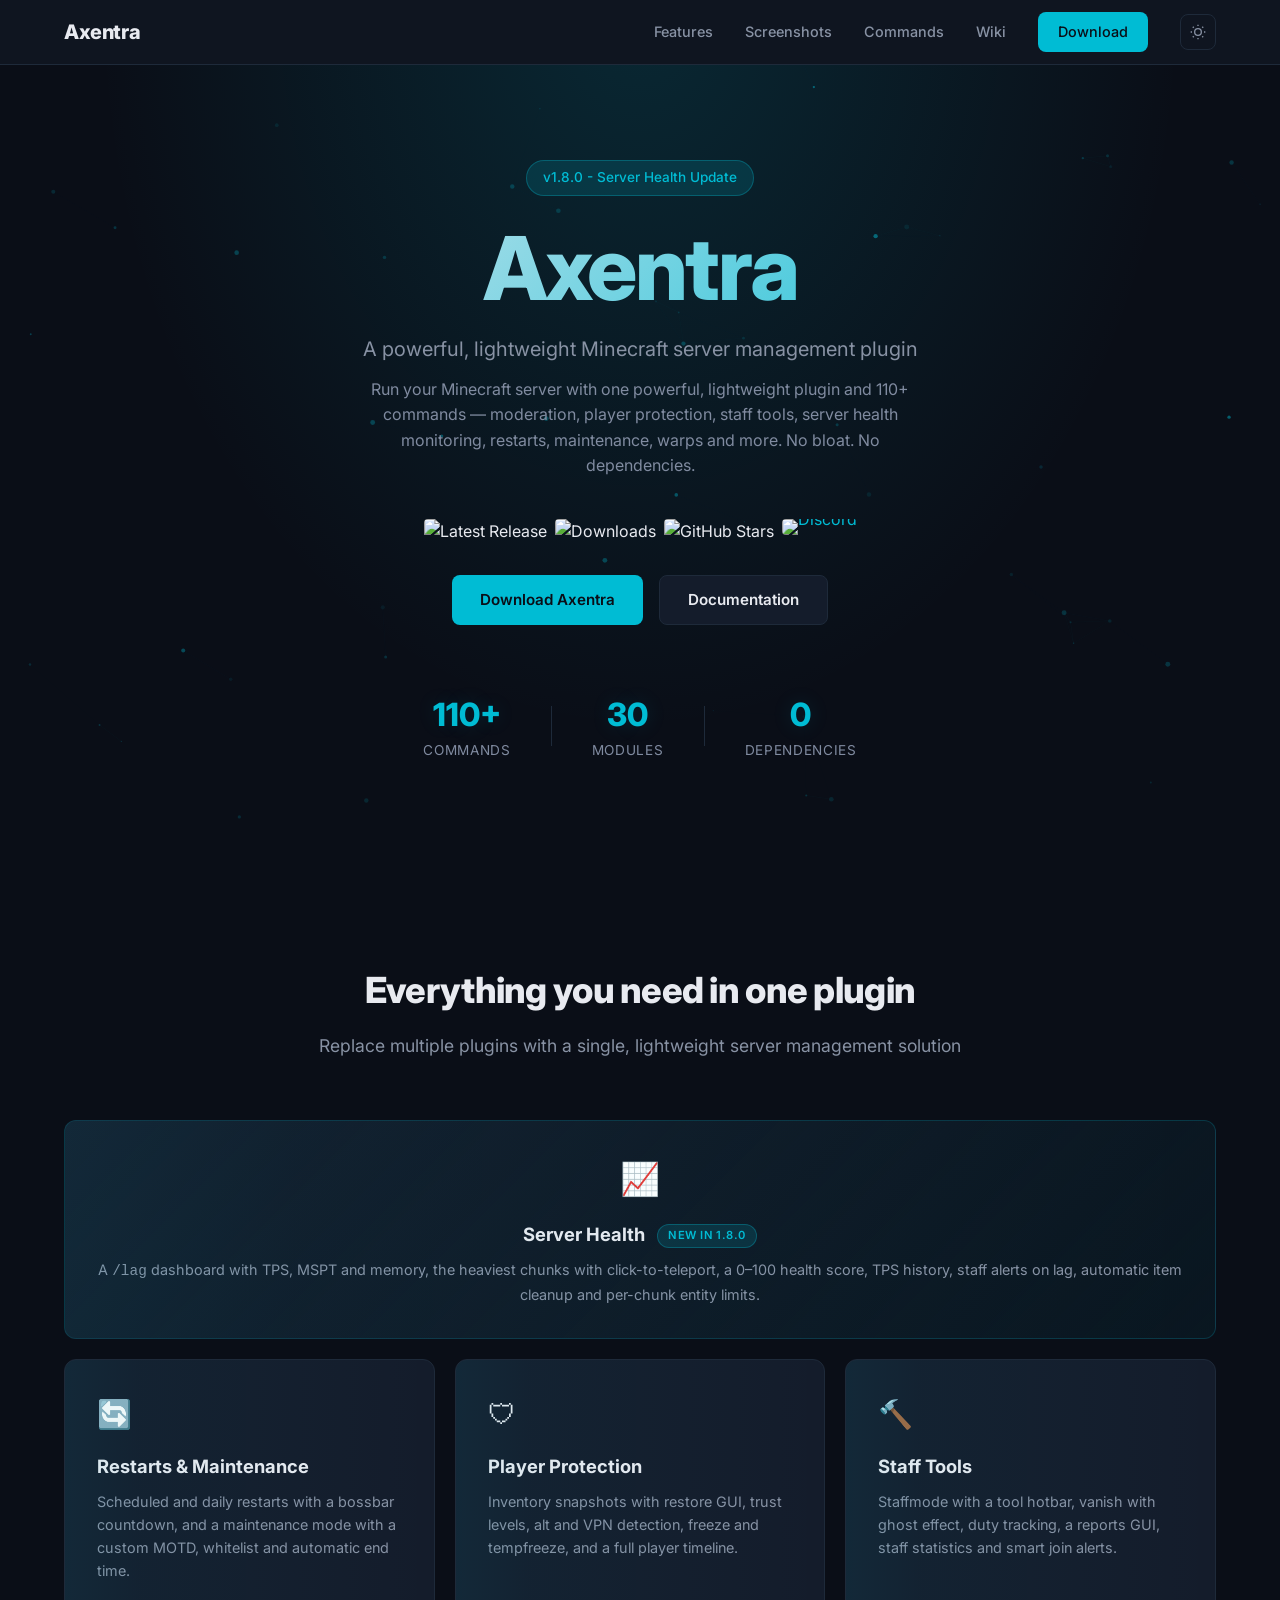
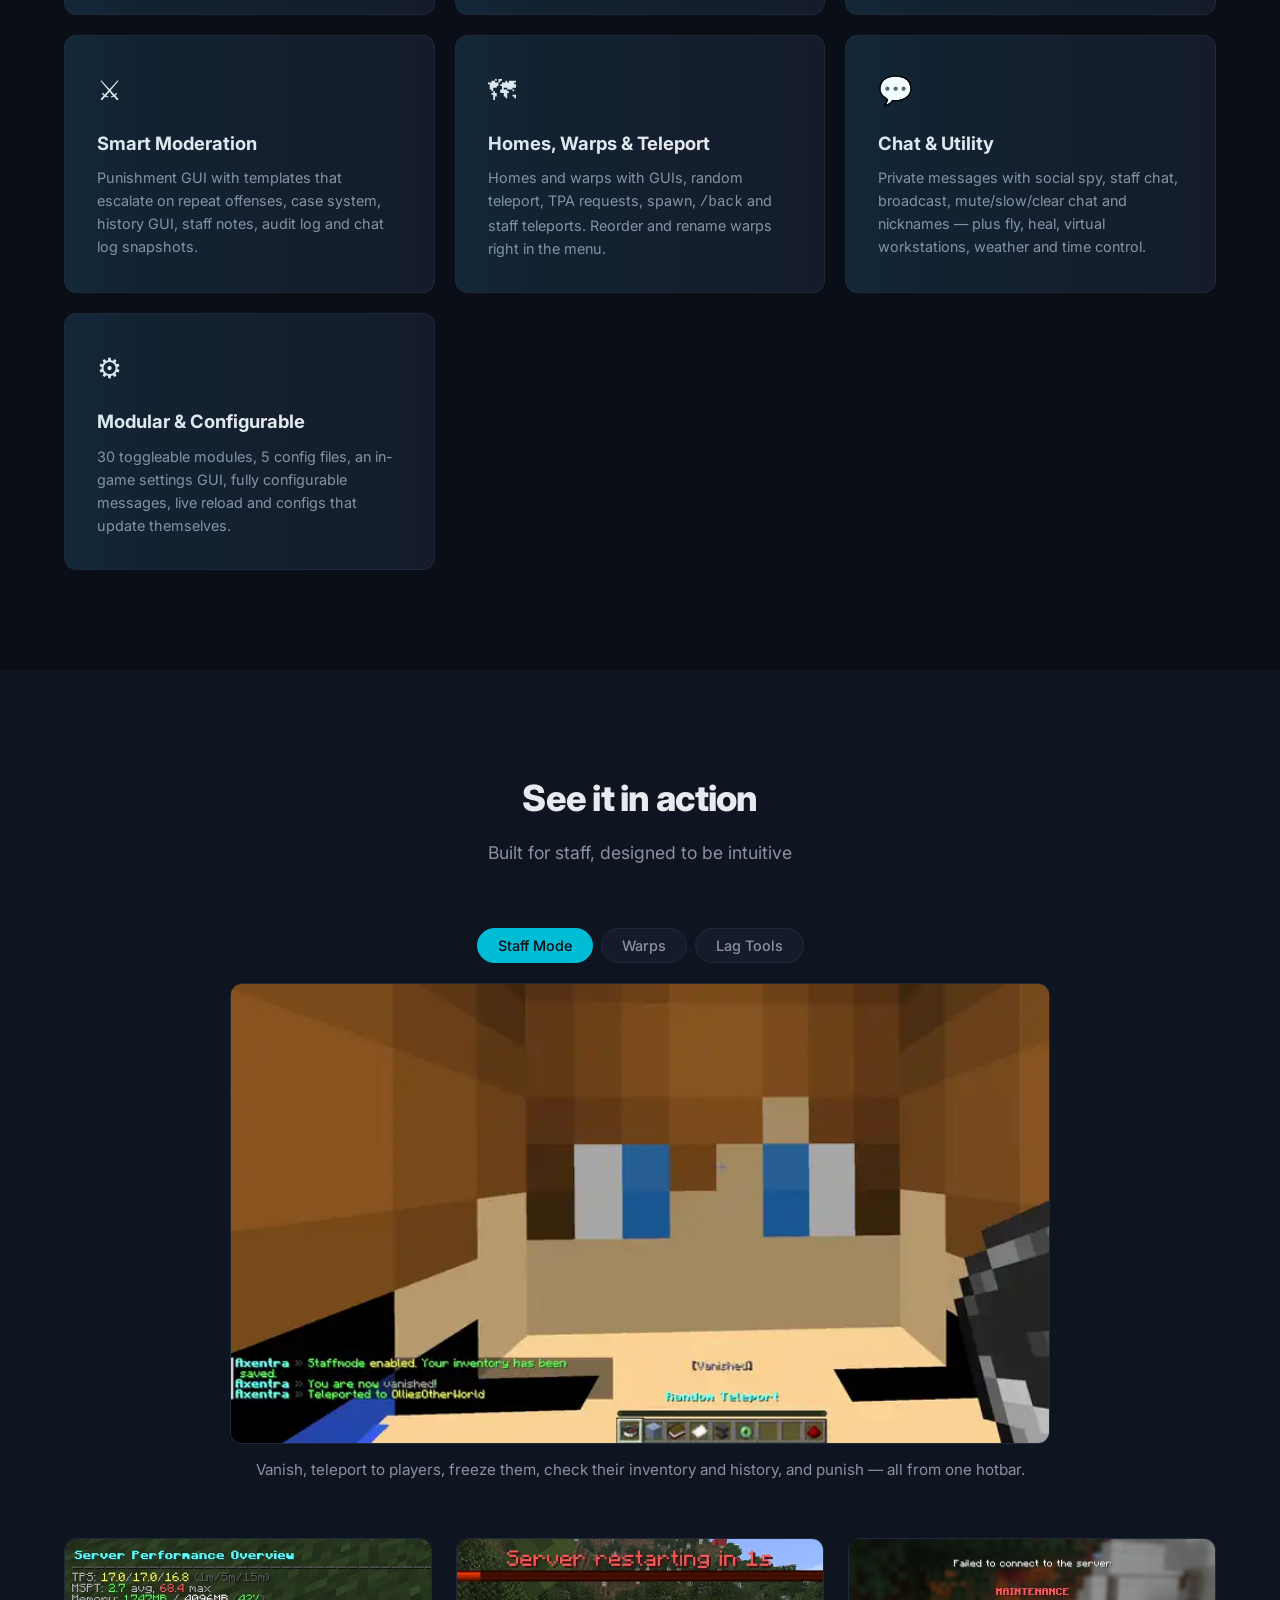
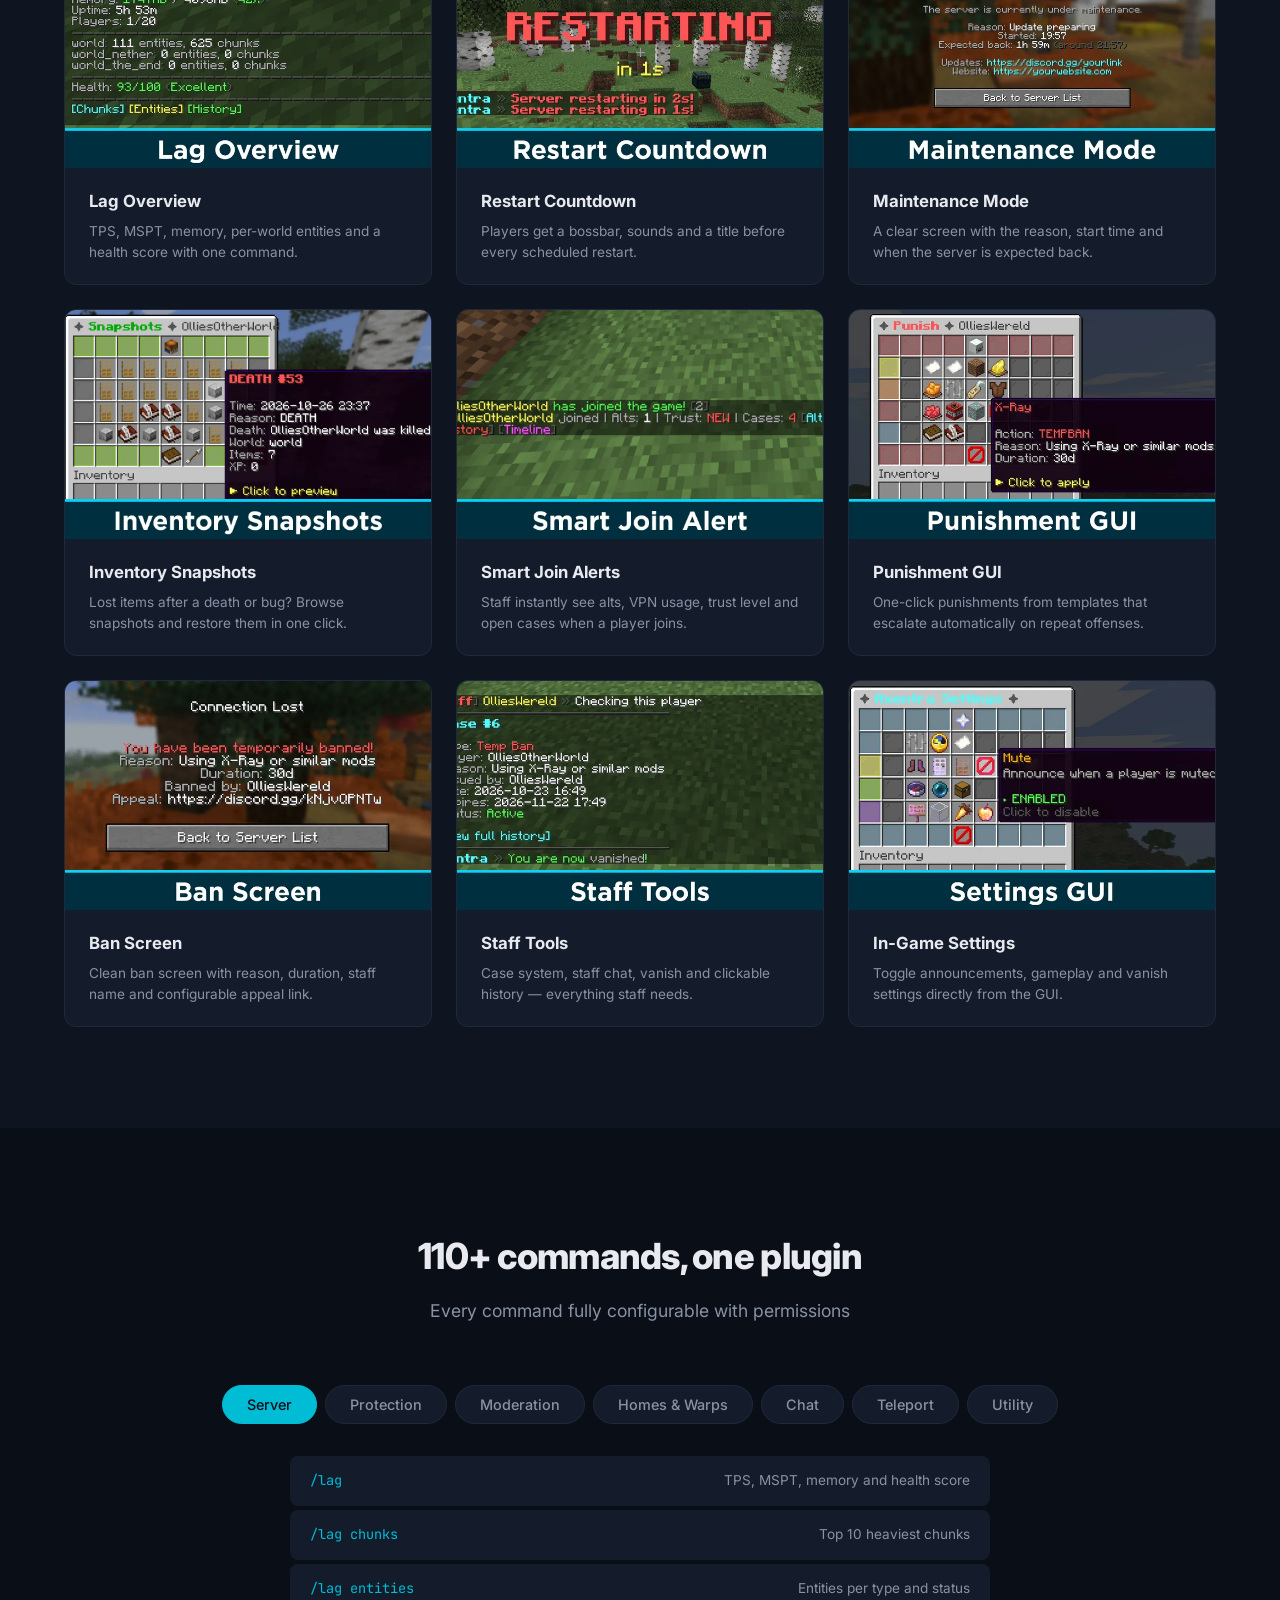
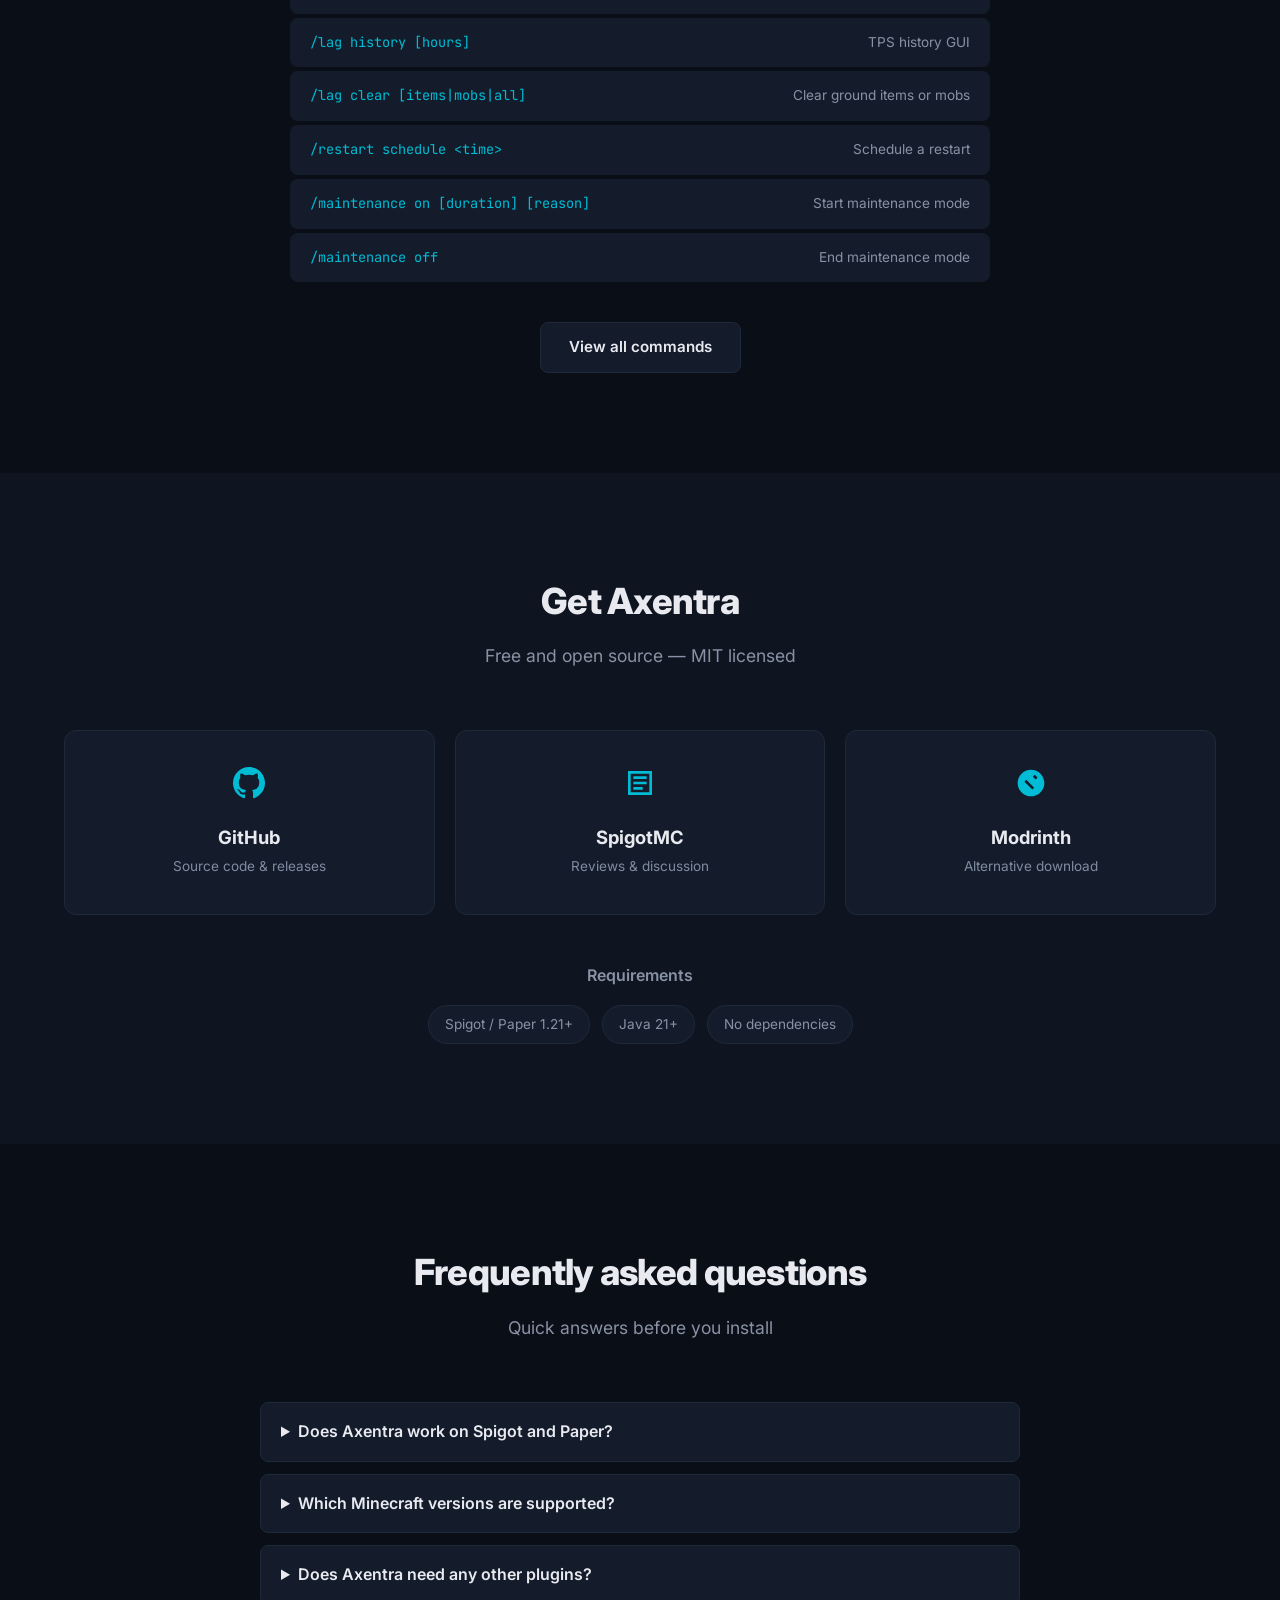
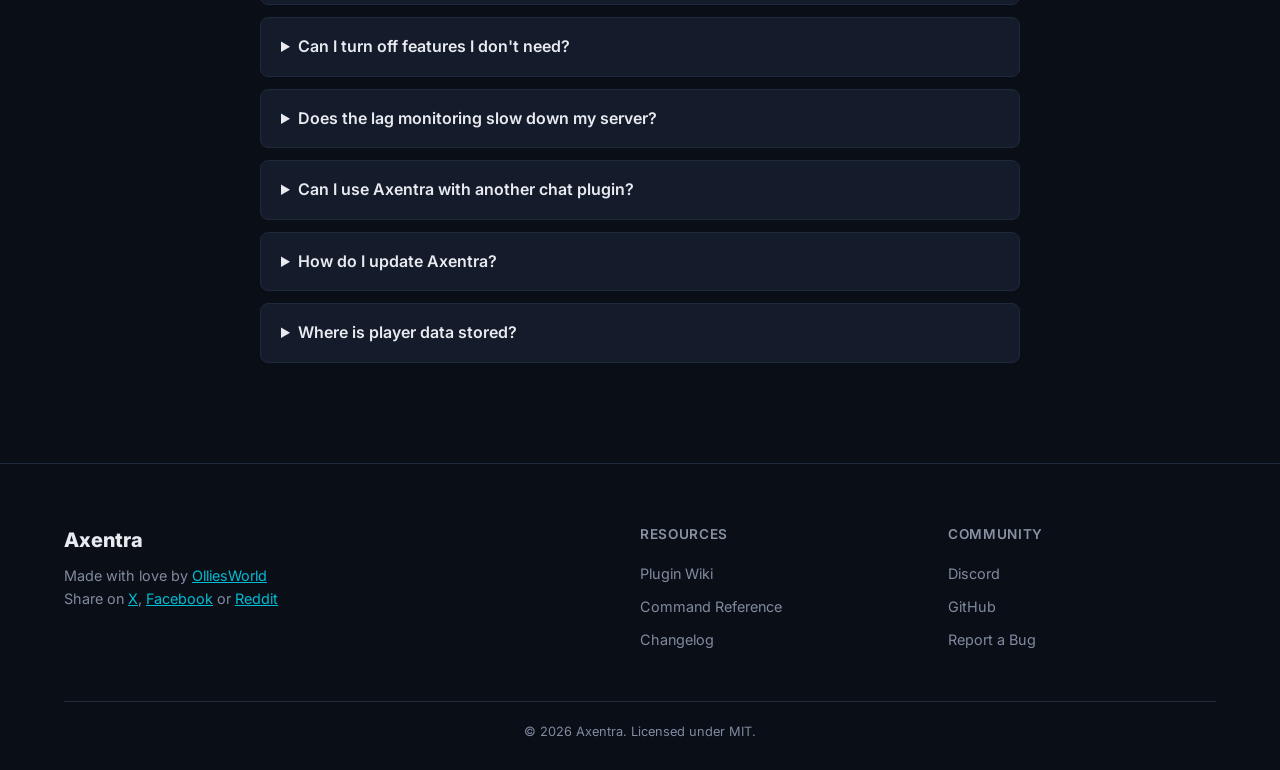
==== commit bc83c3e8: "1.8.0 lag update" ====
--- a/docs/index.html
+++ b/docs/index.html
@@ -3,21 +3,21 @@
 <head>
     <meta charset="UTF-8">
     <meta name="viewport" content="width=device-width, initial-scale=1.0">
-    <title>Axentra - Minecraft Server Management Plugin</title>
-    <meta name="description" content="Axentra — A powerful, lightweight Minecraft server management plugin with 100+ commands. Moderation, player protection, homes, chat, teleportation, punishments, vanish, TPA and more. Free & open source.">
-    <meta name="keywords" content="Axentra, AxentraMC, Minecraft plugin, server management, Spigot plugin, Paper plugin, Minecraft moderation, Minecraft commands, free Minecraft plugin, open source">
+    <title>Axentra - All-in-One Minecraft Server Management Plugin</title>
+    <meta name="description" content="Axentra is a free, open-source Minecraft server management plugin with 110+ commands: moderation, player protection, server health monitoring, restarts, maintenance, warps and more.">
+    <meta name="keywords" content="Axentra, AxentraMC, Minecraft plugin, server management, Spigot plugin, Paper plugin, Minecraft moderation, Minecraft lag plugin, TPS monitor, maintenance mode, warps, free Minecraft plugin, open source">
     <meta name="theme-color" content="#00bcd4">
     <link rel="canonical" href="https://axentramc.com/">
     <meta property="og:title" content="Axentra — The Only Plugin Your Server Needs">
-    <meta property="og:description" content="100+ commands. Zero dependencies. Moderation, player protection, homes, vanish, TPA, and more — all in one lightweight plugin. Free & open source.">
+    <meta property="og:description" content="110+ commands. Zero dependencies. Moderation, player protection, server health, restarts, maintenance, warps and more — all in one lightweight plugin. Free & open source.">
     <meta property="og:type" content="website">
-    <meta property="og:url" content="https://axentramc.com">
+    <meta property="og:url" content="https://axentramc.com/">
     <meta property="og:image" content="https://axentramc.com/assets/og-image.png">
     <meta property="og:site_name" content="Axentra">
     <meta property="og:locale" content="en_US">
     <meta name="twitter:card" content="summary_large_image">
     <meta name="twitter:title" content="Axentra — The Only Plugin Your Server Needs">
-    <meta name="twitter:description" content="100+ commands. Zero dependencies. Moderation, player protection, homes, vanish, TPA, and more — all in one lightweight plugin. Free & open source.">
+    <meta name="twitter:description" content="110+ commands. Zero dependencies. Moderation, player protection, server health, restarts, maintenance, warps and more — all in one lightweight plugin. Free & open source.">
     <meta name="twitter:image" content="https://axentramc.com/assets/og-image.png">
     <meta name="twitter:image:alt" content="Axentra - Minecraft Server Management Plugin">
     <link rel="apple-touch-icon" sizes="180x180" href="assets/apple-touch-icon.png">
@@ -25,13 +25,16 @@
     <link rel="icon" type="image/png" sizes="48x48" href="assets/favicon.png">
     <link rel="preconnect" href="https://fonts.googleapis.com">
     <link rel="preconnect" href="https://fonts.gstatic.com" crossorigin>
-    <link href="https://fonts.googleapis.com/css2?family=Inter:wght@400;500;600;700;800&family=JetBrains+Mono:wght@400;500&display=swap" rel="stylesheet">
+    <link href="https://fonts.googleapis.com/css2?family=Inter:wght@400;500;600;700;800&family=JetBrains+Mono:wght@400;500&display=swap" rel="stylesheet" media="print" onload="this.media='all'">
+    <noscript><link href="https://fonts.googleapis.com/css2?family=Inter:wght@400;500;600;700;800&family=JetBrains+Mono:wght@400;500&display=swap" rel="stylesheet"></noscript>
     <link rel="stylesheet" href="style.css">
     <script>const t=localStorage.getItem('axentra-theme');if(t==='light')document.documentElement.setAttribute('data-theme','light');</script>
 </head>
 <body>
+    <a href="#main" class="skip-link">Skip to content</a>
 
     <!-- Navigation -->
+    <header>
     <nav class="nav">
         <div class="nav-container">
             <a href="/" class="nav-logo">Axentra</a>
@@ -53,15 +56,17 @@
             </button>
         </div>
     </nav>
+    </header>
+
+    <main id="main" tabindex="-1">
 
     <!-- Hero -->
     <section class="hero">
         <div class="hero-bg"></div>
         <div class="container hero-content">
-            <div class="hero-badge">v1.7.0 - Player Protection Update</div>
-            <h1 class="hero-title">Axentra</h1>
-            <p class="hero-subtitle">A powerful, lightweight Minecraft server management plugin</p>
-            <p class="hero-desc">All-in-one server management with 100+ commands &mdash; moderation, player protection, staff tools, homes, chat, teleportation, and more. No bloat. No dependencies.</p>
+            <a href="changelog.html" class="hero-badge">v1.8.0 - Server Health Update</a>
+            <h1 class="hero-heading"><span class="hero-title">Axentra</span> <span class="hero-subtitle">A powerful, lightweight Minecraft server management plugin</span></h1>
+            <p class="hero-desc">Run your Minecraft server with one powerful, lightweight plugin and 110+ commands &mdash; moderation, player protection, staff tools, server health monitoring, restarts, maintenance, warps and more. No bloat. No dependencies.</p>
             <div class="hero-badges">
                 <img src="https://img.shields.io/github/v/release/OlliesGitHubWorld/Axentra?style=flat-square&label=Latest%20Release&color=00bcd4" alt="Latest Release">
                 <img src="https://img.shields.io/github/downloads/OlliesGitHubWorld/Axentra/total?style=flat-square&label=Downloads&color=00bcd4" alt="Downloads">
@@ -69,18 +74,18 @@
                 <a href="https://discord.gg/kNjvQPNTw" target="_blank"><img src="https://img.shields.io/badge/Discord-Join-5865F2?style=flat-square&logo=discord&logoColor=white" alt="Discord"></a>
             </div>
             <div class="hero-buttons">
-                <a href="#download" class="btn btn-primary">Download</a>
+                <a href="#download" class="btn btn-primary">Download Axentra</a>
                 <a href="wiki.html" class="btn btn-secondary">Documentation</a>
             </div>
             <div class="hero-stats">
                 <div class="stat">
-                    <span class="stat-number">100+</span>
+                    <span class="stat-number">110+</span>
                     <span class="stat-label">Commands</span>
                 </div>
                 <div class="stat-divider"></div>
                 <div class="stat">
-                    <span class="stat-number">4</span>
-                    <span class="stat-label">Config Files</span>
+                    <span class="stat-number">30</span>
+                    <span class="stat-label">Modules</span>
                 </div>
                 <div class="stat-divider"></div>
                 <div class="stat">
@@ -95,52 +100,47 @@
     <section id="features" class="features">
         <div class="container">
             <h2 class="section-title">Everything you need in one plugin</h2>
-            <p class="section-subtitle">Replace multiple plugins with a single, lightweight solution</p>
+            <p class="section-subtitle">Replace multiple plugins with a single, lightweight server management solution</p>
             <div class="features-grid">
                 <div class="feature-card feature-highlight">
+                    <div class="feature-icon">&#x1F4C8;</div>
+                    <h3>Server Health <span class="feature-new">New in 1.8.0</span></h3>
+                    <p>A <code>/lag</code> dashboard with TPS, MSPT and memory, the heaviest chunks with click-to-teleport, a 0&ndash;100 health score, TPS history, staff alerts on lag, automatic item cleanup and per-chunk entity limits.</p>
+                </div>
+                <div class="feature-card">
+                    <div class="feature-icon">&#x1F504;</div>
+                    <h3>Restarts & Maintenance</h3>
+                    <p>Scheduled and daily restarts with a bossbar countdown, and a maintenance mode with a custom MOTD, whitelist and automatic end time.</p>
+                </div>
+                <div class="feature-card">
                     <div class="feature-icon">&#x1F6E1;</div>
                     <h3>Player Protection</h3>
-                    <p>Inventory snapshots with restore GUI, trust system (NEW &rarr; MEMBER &rarr; TRUSTED), alt detection with risk scoring, VPN detection, freeze system, and player timeline.</p>
+                    <p>Inventory snapshots with restore GUI, trust levels, alt and VPN detection, freeze and tempfreeze, and a full player timeline.</p>
                 </div>
                 <div class="feature-card">
                     <div class="feature-icon">&#x1F528;</div>
-                    <h3>Staff Management</h3>
-                    <p>Staffmode with tool hotbar (freeze, random TP, InvSee, punish, vanish), duty tracking, player reports with GUI, staff statistics, and smart join alerts.</p>
+                    <h3>Staff Tools</h3>
+                    <p>Staffmode with a tool hotbar, vanish with ghost effect, duty tracking, a reports GUI, staff statistics and smart join alerts.</p>
                 </div>
                 <div class="feature-card">
                     <div class="feature-icon">&#x2694;</div>
                     <h3>Smart Moderation</h3>
-                    <p>Punishment GUI with customizable templates, case system with resolve/delete, history GUI, staff notes, audit log, and chat log snapshots.</p>
-                </div>
-                <div class="feature-card">
-                    <div class="feature-icon">&#x1F3E0;</div>
-                    <h3>Homes & Teleport</h3>
-                    <p>Set, teleport, delete homes with paginated GUI. Staff teleport commands, permission-based home limits, teleport delays, and world blacklists.</p>
+                    <p>Punishment GUI with templates that escalate on repeat offenses, case system, history GUI, staff notes, audit log and chat log snapshots.</p>
+                </div>
+                <div class="feature-card">
+                    <div class="feature-icon">&#x1F5FA;</div>
+                    <h3>Homes, Warps & Teleport</h3>
+                    <p>Homes and warps with GUIs, random teleport, TPA requests, spawn, <code>/back</code> and staff teleports. Reorder and rename warps right in the menu.</p>
                 </div>
                 <div class="feature-card">
                     <div class="feature-icon">&#x1F4AC;</div>
-                    <h3>Chat & Communication</h3>
-                    <p>Private messaging with social spy, broadcast, clear/mute/slow chat, staff chat, nicknames with color codes, and social link commands.</p>
-                </div>
-                <div class="feature-card">
-                    <div class="feature-icon">&#x1F310;</div>
-                    <h3>Teleportation</h3>
-                    <p>TPA request system with countdown, spawn with configurable countdown and death respawn, back command, tp/tphere/tpall, and /top.</p>
-                </div>
-                <div class="feature-card">
-                    <div class="feature-icon">&#x1F441;</div>
-                    <h3>Vanish System</h3>
-                    <p>Ghost effect for staff, fake join/quit messages, action bar indicator, configurable god mode, night vision, and no item pickup.</p>
-                </div>
-                <div class="feature-card">
-                    <div class="feature-icon">&#x1F9F0;</div>
-                    <h3>Utility</h3>
-                    <p>Virtual workstations (anvil, workbench, grindstone, loom, and more), InvSee, EnderChestSee, weather and time control with aliases.</p>
+                    <h3>Chat & Utility</h3>
+                    <p>Private messages with social spy, staff chat, broadcast, mute/slow/clear chat and nicknames &mdash; plus fly, heal, virtual workstations, weather and time control.</p>
                 </div>
                 <div class="feature-card">
                     <div class="feature-icon">&#x2699;</div>
                     <h3>Modular & Configurable</h3>
-                    <p>21 toggleable modules in config.yml, 4 config files, in-game settings GUI, paginated help, fully configurable messages, live reload, and auto-updating config with comments.</p>
+                    <p>30 toggleable modules, 5 config files, an in-game settings GUI, fully configurable messages, live reload and configs that update themselves.</p>
                 </div>
             </div>
         </div>
@@ -151,41 +151,113 @@
         <div class="container">
             <h2 class="section-title">See it in action</h2>
             <p class="section-subtitle">Built for staff, designed to be intuitive</p>
+
+            <div class="demo">
+                <div class="demo-tabs" role="tablist">
+                    <button class="demo-btn active" data-demo="staffmode" role="tab" aria-selected="true">Staff Mode</button>
+                    <button class="demo-btn" data-demo="warps" role="tab" aria-selected="false">Warps</button>
+                    <button class="demo-btn" data-demo="lag" role="tab" aria-selected="false">Lag Tools</button>
+                </div>
+                <div class="demo-panel active" id="demo-staffmode" role="tabpanel">
+                    <div class="demo-media">
+                        <img src="assets/demo-staffmode.webp" width="720" height="406" alt="Staff mode: random teleport, freeze, invsee, history GUI and punish GUI" loading="lazy">
+                    </div>
+                    <p>Vanish, teleport to players, freeze them, check their inventory and history, and punish &mdash; all from one hotbar.</p>
+                </div>
+                <div class="demo-panel" id="demo-warps" role="tabpanel">
+                    <div class="demo-media">
+                        <img src="assets/demo-warps.gif" width="760" height="428" alt="Warps GUI: moving a warp to position 1, changing its icon and teleporting" loading="lazy">
+                    </div>
+                    <p>Reorder warps with shift-click, change icons with a hotbar key, and teleport &mdash; without leaving the menu.</p>
+                </div>
+                <div class="demo-panel" id="demo-lag" role="tabpanel">
+                    <div class="demo-media">
+                        <img src="assets/demo-lag.gif" width="760" height="428" alt="/lag chunks with hover details, followed by the /lag history GUI" loading="lazy">
+                    </div>
+                    <p>Find the heaviest chunks with <code>/lag chunks</code>, then check how the server performed over time in <code>/lag history</code>.</p>
+                </div>
+            </div>
+
             <div class="screenshots-grid">
                 <div class="screenshot-card">
                     <div class="screenshot-img-wrapper">
-                        <img src="assets/punishment-gui.png" alt="Punishment GUI" loading="lazy">
-                    </div>
-                    <div class="screenshot-info">
-                        <h3>Punishment GUI</h3>
-                        <p>Apply punishments with one click using customizable templates organized by category.</p>
-                    </div>
-                </div>
-                <div class="screenshot-card">
-                    <div class="screenshot-img-wrapper">
-                        <img src="assets/settings-gui.png" alt="Settings GUI" loading="lazy">
-                    </div>
-                    <div class="screenshot-info">
-                        <h3>In-Game Settings</h3>
+                        <img src="assets/lag-overview.webp" width="800" height="430" alt="Lag Overview" loading="lazy">
+                    </div>
+                    <div class="screenshot-info">
+                        <div class="screenshot-title">Lag Overview</div>
+                        <p>TPS, MSPT, memory, per-world entities and a health score with one command.</p>
+                    </div>
+                </div>
+                <div class="screenshot-card">
+                    <div class="screenshot-img-wrapper">
+                        <img src="assets/restart-countdown.webp" width="800" height="430" alt="Restart Countdown" loading="lazy">
+                    </div>
+                    <div class="screenshot-info">
+                        <div class="screenshot-title">Restart Countdown</div>
+                        <p>Players get a bossbar, sounds and a title before every scheduled restart.</p>
+                    </div>
+                </div>
+                <div class="screenshot-card">
+                    <div class="screenshot-img-wrapper">
+                        <img src="assets/maintenance.webp" width="800" height="430" alt="Maintenance Mode" loading="lazy">
+                    </div>
+                    <div class="screenshot-info">
+                        <div class="screenshot-title">Maintenance Mode</div>
+                        <p>A clear screen with the reason, start time and when the server is expected back.</p>
+                    </div>
+                </div>
+                <div class="screenshot-card">
+                    <div class="screenshot-img-wrapper">
+                        <img src="assets/inventory-snapshots.webp" width="800" height="431" alt="Inventory Snapshots" loading="lazy">
+                    </div>
+                    <div class="screenshot-info">
+                        <div class="screenshot-title">Inventory Snapshots</div>
+                        <p>Lost items after a death or bug? Browse snapshots and restore them in one click.</p>
+                    </div>
+                </div>
+                <div class="screenshot-card">
+                    <div class="screenshot-img-wrapper">
+                        <img src="assets/join-alert.webp" width="800" height="431" alt="Smart Join Alerts" loading="lazy">
+                    </div>
+                    <div class="screenshot-info">
+                        <div class="screenshot-title">Smart Join Alerts</div>
+                        <p>Staff instantly see alts, VPN usage, trust level and open cases when a player joins.</p>
+                    </div>
+                </div>
+                <div class="screenshot-card">
+                    <div class="screenshot-img-wrapper">
+                        <img src="assets/punishment-gui.webp" width="800" height="431" alt="Punishment GUI" loading="lazy">
+                    </div>
+                    <div class="screenshot-info">
+                        <div class="screenshot-title">Punishment GUI</div>
+                        <p>One-click punishments from templates that escalate automatically on repeat offenses.</p>
+                    </div>
+                </div>
+                <div class="screenshot-card">
+                    <div class="screenshot-img-wrapper">
+                        <img src="assets/ban-screen.webp" width="800" height="431" alt="Ban Screen" loading="lazy">
+                    </div>
+                    <div class="screenshot-info">
+                        <div class="screenshot-title">Ban Screen</div>
+                        <p>Clean ban screen with reason, duration, staff name and configurable appeal link.</p>
+                    </div>
+                </div>
+                <div class="screenshot-card">
+                    <div class="screenshot-img-wrapper">
+                        <img src="assets/staff-tools.webp" width="800" height="431" alt="Staff Tools" loading="lazy">
+                    </div>
+                    <div class="screenshot-info">
+                        <div class="screenshot-title">Staff Tools</div>
+                        <p>Case system, staff chat, vanish and clickable history &mdash; everything staff needs.</p>
+                    </div>
+                </div>
+                <div class="screenshot-card">
+                    <div class="screenshot-img-wrapper">
+                        <img src="assets/settings-gui.webp" width="800" height="431" alt="Settings GUI" loading="lazy">
+                    </div>
+                    <div class="screenshot-info">
+                        <div class="screenshot-title">In-Game Settings</div>
                         <p>Toggle announcements, gameplay and vanish settings directly from the GUI.</p>
-                    </div>
-                </div>
-                <div class="screenshot-card">
-                    <div class="screenshot-img-wrapper">
-                        <img src="assets/ban-screen.png" alt="Ban Screen" loading="lazy">
-                    </div>
-                    <div class="screenshot-info">
-                        <h3>Ban Screen</h3>
-                        <p>Clean ban screen with reason, duration, staff name and configurable appeal link.</p>
-                    </div>
-                </div>
-                <div class="screenshot-card">
-                    <div class="screenshot-img-wrapper">
-                        <img src="assets/staff-tools.png" alt="Staff Tools" loading="lazy">
-                    </div>
-                    <div class="screenshot-info">
-                        <h3>Staff Tools</h3>
-                        <p>Case system, staff chat, vanish and clickable history &mdash; everything staff needs.</p>
                     </div>
                 </div>
             </div>
@@ -195,24 +267,38 @@
     <!-- Commands Preview -->
     <section id="commands" class="commands">
         <div class="container">
-            <h2 class="section-title">100+ commands, one plugin</h2>
+            <h2 class="section-title">110+ commands, one plugin</h2>
             <p class="section-subtitle">Every command fully configurable with permissions</p>
             <div class="commands-tabs">
-                <button class="tab-btn active" data-tab="protection">Protection</button>
+                <button class="tab-btn active" data-tab="server">Server</button>
+                <button class="tab-btn" data-tab="protection">Protection</button>
                 <button class="tab-btn" data-tab="moderation">Moderation</button>
-                <button class="tab-btn" data-tab="homes">Homes</button>
+                <button class="tab-btn" data-tab="homes">Homes &amp; Warps</button>
                 <button class="tab-btn" data-tab="chat">Chat</button>
                 <button class="tab-btn" data-tab="teleport">Teleport</button>
                 <button class="tab-btn" data-tab="utility">Utility</button>
             </div>
             <div class="commands-content">
-                <div class="tab-content active" id="tab-protection">
+                <div class="tab-content active" id="tab-server">
+                    <div class="command-list">
+                        <div class="command"><code>/lag</code><span>TPS, MSPT, memory and health score</span></div>
+                        <div class="command"><code>/lag chunks</code><span>Top 10 heaviest chunks</span></div>
+                        <div class="command"><code>/lag entities</code><span>Entities per type and status</span></div>
+                        <div class="command"><code>/lag history [hours]</code><span>TPS history GUI</span></div>
+                        <div class="command"><code>/lag clear [items|mobs|all]</code><span>Clear ground items or mobs</span></div>
+                        <div class="command"><code>/restart schedule &lt;time&gt;</code><span>Schedule a restart</span></div>
+                        <div class="command"><code>/maintenance on [duration] [reason]</code><span>Start maintenance mode</span></div>
+                        <div class="command"><code>/maintenance off</code><span>End maintenance mode</span></div>
+                    </div>
+                </div>
+                <div class="tab-content" id="tab-protection">
                     <div class="command-list">
                         <div class="command"><code>/restoreinv &lt;player&gt;</code><span>View &amp; restore inventory snapshots</span></div>
                         <div class="command"><code>/trust &lt;player&gt;</code><span>View player trust level</span></div>
                         <div class="command"><code>/trust set &lt;player&gt; &lt;level&gt;</code><span>Set trust level</span></div>
                         <div class="command"><code>/alts &lt;player&gt;</code><span>View alt accounts</span></div>
                         <div class="command"><code>/freeze &lt;player&gt;</code><span>Freeze a player</span></div>
+                        <div class="command"><code>/tempfreeze &lt;player&gt; &lt;duration&gt;</code><span>Freeze a player temporarily</span></div>
                         <div class="command"><code>/unfreeze &lt;player&gt;</code><span>Unfreeze a player</span></div>
                         <div class="command"><code>/timeline &lt;player&gt;</code><span>View activity timeline</span></div>
                     </div>
@@ -237,10 +323,10 @@
                         <div class="command"><code>/home [name]</code><span>Teleport to a home</span></div>
                         <div class="command"><code>/delhome &lt;name&gt;</code><span>Delete a home</span></div>
                         <div class="command"><code>/homes [player]</code><span>View all homes in GUI</span></div>
-                        <div class="command"><code>/tp &lt;player&gt;</code><span>Teleport to a player</span></div>
-                        <div class="command"><code>/tphere &lt;player&gt;</code><span>Teleport player to you</span></div>
-                        <div class="command"><code>/tpall</code><span>Teleport all to you</span></div>
-                        <div class="command"><code>/top</code><span>Teleport to highest block</span></div>
+                        <div class="command"><code>/setwarp &lt;name&gt;</code><span>Create a warp</span></div>
+                        <div class="command"><code>/warp &lt;name&gt;</code><span>Teleport to a warp</span></div>
+                        <div class="command"><code>/warps</code><span>Warps GUI (reorder, rename, icons)</span></div>
+                        <div class="command"><code>/rtp [world]</code><span>Random safe teleport</span></div>
                     </div>
                 </div>
                 <div class="tab-content" id="tab-chat">
@@ -263,6 +349,9 @@
                         <div class="command"><code>/tpahere &lt;player&gt;</code><span>Request player to teleport to you</span></div>
                         <div class="command"><code>/spawn [player]</code><span>Teleport to spawn</span></div>
                         <div class="command"><code>/back</code><span>Return to previous location</span></div>
+                        <div class="command"><code>/tp &lt;player&gt;</code><span>Teleport to a player</span></div>
+                        <div class="command"><code>/tphere &lt;player&gt;</code><span>Teleport player to you</span></div>
+                        <div class="command"><code>/top</code><span>Teleport to highest block</span></div>
                     </div>
                 </div>
                 <div class="tab-content" id="tab-utility">
@@ -294,26 +383,26 @@
                     <div class="download-icon">
                         <svg viewBox="0 0 24 24" width="32" height="32" fill="currentColor"><path d="M12 0C5.37 0 0 5.37 0 12c0 5.31 3.435 9.795 8.205 11.385.6.105.825-.255.825-.57 0-.285-.015-1.23-.015-2.235-3.015.555-3.795-.735-4.035-1.41-.135-.345-.72-1.41-1.23-1.695-.42-.225-1.02-.78-.015-.795.945-.015 1.62.87 1.845 1.23 1.08 1.815 2.805 1.305 3.495.99.105-.78.42-1.305.765-1.605-2.67-.3-5.46-1.335-5.46-5.925 0-1.305.465-2.385 1.23-3.225-.12-.3-.54-1.53.12-3.18 0 0 1.005-.315 3.3 1.23.96-.27 1.98-.405 3-.405s2.04.135 3 .405c2.295-1.56 3.3-1.23 3.3-1.23.66 1.65.24 2.88.12 3.18.765.84 1.23 1.905 1.23 3.225 0 4.605-2.805 5.625-5.475 5.925.435.375.81 1.095.81 2.22 0 1.605-.015 2.895-.015 3.3 0 .315.225.69.825.57A12.02 12.02 0 0024 12c0-6.63-5.37-12-12-12z"/></svg>
                     </div>
-                    <h3>GitHub</h3>
+                    <div class="download-card-title">GitHub</div>
                     <p>Source code & releases</p>
                 </a>
                 <a href="https://www.spigotmc.org/resources/axentra.133221/" target="_blank" class="download-card">
                     <div class="download-icon">
                         <svg viewBox="0 0 24 24" width="32" height="32" fill="currentColor"><path d="M3 3h18v18H3V3zm2 2v14h14V5H5zm2 2h10v2H7V7zm0 4h10v2H7v-2zm0 4h7v2H7v-2z"/></svg>
                     </div>
-                    <h3>SpigotMC</h3>
+                    <div class="download-card-title">SpigotMC</div>
                     <p>Reviews & discussion</p>
                 </a>
                 <a href="https://modrinth.com/plugin/axentra" target="_blank" class="download-card">
                     <div class="download-icon">
                         <svg viewBox="0 0 24 24" width="32" height="32" fill="currentColor"><path d="M12 2C6.477 2 2 6.477 2 12s4.477 10 10 10 10-4.477 10-10S17.523 2 12 2zm4.89 5.89l-1.41 1.41L13.41 7.24l1.41-1.41 2.07 2.06zM8.47 9.59l5.94 5.94-1.41 1.41-5.94-5.94 1.41-1.41z"/></svg>
                     </div>
-                    <h3>Modrinth</h3>
+                    <div class="download-card-title">Modrinth</div>
                     <p>Alternative download</p>
                 </a>
             </div>
             <div class="requirements">
-                <h3>Requirements</h3>
+                <div class="requirements-title">Requirements</div>
                 <div class="req-items">
                     <span class="req-badge">Spigot / Paper 1.21+</span>
                     <span class="req-badge">Java 21+</span>
@@ -323,22 +412,67 @@
         </div>
     </section>
 
+    <!-- FAQ -->
+    <section id="faq" class="home-faq">
+        <div class="container">
+            <h2 class="section-title">Frequently asked questions</h2>
+            <p class="section-subtitle">Quick answers before you install</p>
+            <div class="home-faq-list">
+                <details>
+                    <summary>Does Axentra work on Spigot and Paper?</summary>
+                    <p>Yes. Axentra runs on Spigot, Paper and Paper forks like Purpur.</p>
+                </details>
+                <details>
+                    <summary>Which Minecraft versions are supported?</summary>
+                    <p>Axentra supports Minecraft 1.21 and higher, and needs Java 21 or newer.</p>
+                </details>
+                <details>
+                    <summary>Does Axentra need any other plugins?</summary>
+                    <p>No. Axentra is fully standalone with zero external dependencies. SQLite is bundled inside the jar, so there is no database to set up.</p>
+                </details>
+                <details>
+                    <summary>Can I turn off features I don't need?</summary>
+                    <p>Yes. Axentra has 30 modules that you can toggle in the <code>enabled-modules</code> section of <code>config.yml</code>. The commands of a disabled module are fully unregistered. Changing a module requires a server restart.</p>
+                </details>
+                <details>
+                    <summary>Does the lag monitoring slow down my server?</summary>
+                    <p>No. TPS and MSPT are read from the server itself (using the Paper API when available), chunk activity is written to the database in one batch per minute, and chunk scans don't copy tile entities on Paper.</p>
+                </details>
+                <details>
+                    <summary>Can I use Axentra with another chat plugin?</summary>
+                    <p>Yes. Set <code>enabled-modules.chat-management</code> to <code>false</code> so Axentra doesn't listen to chat events. Mutes keep working.</p>
+                </details>
+                <details>
+                    <summary>How do I update Axentra?</summary>
+                    <p>Replace the old jar with the new one and restart your server. Your config files and database are preserved, and new config keys are added automatically with their comments.</p>
+                </details>
+                <details>
+                    <summary>Where is player data stored?</summary>
+                    <p>Bans, mutes, warns, cases, notes, snapshots, homes, warps, TPS history and other data are stored in a local SQLite database at <code>plugins/Axentra/data.db</code>.</p>
+                </details>
+            </div>
+        </div>
+    </section>
+
+    </main>
+
     <!-- Footer -->
     <footer class="footer">
         <div class="container">
             <div class="footer-content">
                 <div class="footer-brand">
-                    <h3>Axentra</h3>
+                    <div class="footer-brand-name">Axentra</div>
                     <p>Made with love by <a href="https://github.com/OlliesGitHubWorld" target="_blank">OlliesWorld</a></p>
+                    <p>Share on <a href="https://twitter.com/intent/tweet?url=https%3A%2F%2Faxentramc.com%2F&amp;text=Axentra%20-%20Minecraft%20Server%20Management%20Plugin" target="_blank">X</a>, <a href="https://www.facebook.com/sharer/sharer.php?u=https%3A%2F%2Faxentramc.com%2F" target="_blank">Facebook</a> or <a href="https://www.reddit.com/submit?url=https%3A%2F%2Faxentramc.com%2F&amp;title=Axentra%20-%20Minecraft%20Server%20Management%20Plugin" target="_blank">Reddit</a></p>
                 </div>
                 <div class="footer-links">
-                    <h4>Resources</h4>
-                    <a href="wiki.html">Wiki</a>
-                    <a href="wiki.html#commands">Commands</a>
+                    <div class="footer-links-title">Resources</div>
+                    <a href="wiki.html">Plugin Wiki</a>
+                    <a href="wiki.html#commands">Command Reference</a>
                     <a href="changelog.html">Changelog</a>
                 </div>
                 <div class="footer-links">
-                    <h4>Community</h4>
+                    <div class="footer-links-title">Community</div>
                     <a href="https://discord.gg/kNjvQPNTw" target="_blank">Discord</a>
                     <a href="https://github.com/OlliesGitHubWorld/Axentra" target="_blank">GitHub</a>
                     <a href="https://github.com/OlliesGitHubWorld/Axentra/issues" target="_blank">Report a Bug</a>
--- a/docs/style.css
+++ b/docs/style.css
@@ -12,7 +12,7 @@
     --accent-dark: #0097a7;
     --text-primary: #e8eaf0;
     --text-secondary: #8892a4;
-    --text-muted: #5a6478;
+    --text-muted: #808ba0;
     --border: #1e2a3a;
     --code-bg: #1a2236;
     --highlight: #ff6b35;
@@ -32,7 +32,7 @@
     --accent-dark: #006d80;
     --text-primary: #0f1b33;
     --text-secondary: #3d4f6a;
-    --text-muted: #5e7190;
+    --text-muted: #4a5c78;
     --border: #b3c4da;
     --code-bg: #cddaec;
     --highlight: #e85d2d;
@@ -102,6 +102,26 @@
 /* ═══════════════════════════════════════════
    Navigation
    ═══════════════════════════════════════════ */
+
+.skip-link {
+    position: fixed;
+    top: -60px;
+    left: 16px;
+    z-index: 2000;
+    padding: 10px 16px;
+    background: var(--accent);
+    color: #0a0e17;
+    font-weight: 600;
+    border-radius: var(--radius-sm);
+}
+
+.skip-link:focus {
+    top: 12px;
+}
+
+main:focus {
+    outline: none;
+}
 
 .nav {
     position: fixed;
@@ -250,7 +270,13 @@
     margin-bottom: 24px;
 }
 
+.hero-heading {
+    font-size: inherit;
+    font-weight: 400;
+}
+
 .hero-title {
+    display: block;
     font-size: clamp(3rem, 8vw, 5.5rem);
     font-weight: 800;
     letter-spacing: -0.03em;
@@ -263,6 +289,7 @@
 }
 
 .hero-subtitle {
+    display: block;
     font-size: 1.25rem;
     color: var(--text-secondary);
     margin-bottom: 12px;
@@ -452,6 +479,98 @@
     background: var(--bg-secondary);
 }
 
+/* Demo player (See it in action) */
+.demo {
+    max-width: 820px;
+    margin: 0 auto 56px;
+}
+
+.demo-tabs {
+    display: flex;
+    justify-content: center;
+    gap: 8px;
+    margin-bottom: 20px;
+    flex-wrap: wrap;
+}
+
+.demo-btn {
+    padding: 8px 20px;
+    background: var(--bg-card);
+    border: 1px solid var(--border);
+    border-radius: 100px;
+    color: var(--text-secondary);
+    font-family: inherit;
+    font-size: 0.9rem;
+    font-weight: 500;
+    cursor: pointer;
+    transition: all var(--transition);
+}
+
+.demo-btn:hover {
+    background: var(--bg-card-hover);
+    color: var(--text-primary);
+}
+
+.demo-btn.active {
+    background: var(--accent);
+    border-color: var(--accent);
+    color: var(--bg-primary);
+}
+
+.demo-panel {
+    display: none;
+}
+
+.demo-panel.active {
+    display: block;
+}
+
+.demo-media {
+    aspect-ratio: 16 / 9;
+    background: var(--bg-card);
+    border: 1px solid var(--border);
+    border-radius: var(--radius);
+    overflow: hidden;
+}
+
+.demo-media img {
+    width: 100%;
+    height: 100%;
+    object-fit: cover;
+    display: block;
+}
+
+.demo-panel p {
+    text-align: center;
+    color: var(--text-secondary);
+    font-size: 0.95rem;
+    margin-top: 14px;
+}
+
+.feature-new {
+    display: inline-block;
+    margin-left: 8px;
+    padding: 2px 10px;
+    background: var(--accent-glow);
+    border: 1px solid rgba(0, 188, 212, 0.3);
+    border-radius: 100px;
+    font-size: 0.7rem;
+    font-weight: 600;
+    color: var(--accent);
+    vertical-align: middle;
+    text-transform: uppercase;
+    letter-spacing: 0.04em;
+}
+
+a.hero-badge {
+    text-decoration: none;
+    transition: border-color var(--transition);
+}
+
+a.hero-badge:hover {
+    border-color: var(--accent);
+}
+
 .screenshots-grid {
     display: grid;
     grid-template-columns: repeat(auto-fit, minmax(280px, 1fr));
@@ -493,7 +612,7 @@
     padding: 20px 24px;
 }
 
-.screenshot-info h3 {
+.screenshot-title {
     font-size: 1.05rem;
     font-weight: 700;
     margin-bottom: 6px;
@@ -592,6 +711,35 @@
    Download
    ═══════════════════════════════════════════ */
 
+.home-faq {
+    padding: 100px 0;
+}
+
+.home-faq-list {
+    max-width: 760px;
+    margin: 0 auto;
+    display: grid;
+    gap: 12px;
+}
+
+.home-faq-list details {
+    background: var(--bg-card);
+    border: 1px solid var(--border);
+    border-radius: var(--radius-sm);
+}
+
+.home-faq-list summary {
+    padding: 16px 20px;
+    font-weight: 600;
+    cursor: pointer;
+}
+
+.home-faq-list p {
+    padding: 0 20px 16px;
+    color: var(--text-secondary);
+    font-size: 0.95rem;
+}
+
 .download {
     padding: 100px 0;
     background: var(--bg-secondary);
@@ -632,7 +780,7 @@
     transform: scale(1.15) translateY(-2px);
 }
 
-.download-card h3 {
+.download-card-title {
     font-size: 1.15rem;
     font-weight: 700;
     margin-bottom: 4px;
@@ -647,7 +795,7 @@
     text-align: center;
 }
 
-.requirements h3 {
+.requirements-title {
     font-size: 1rem;
     font-weight: 600;
     color: var(--text-secondary);
@@ -686,7 +834,7 @@
     margin-bottom: 40px;
 }
 
-.footer-brand h3 {
+.footer-brand-name {
     font-size: 1.25rem;
     font-weight: 800;
     margin-bottom: 8px;
@@ -697,7 +845,11 @@
     font-size: 0.9rem;
 }
 
-.footer-links h4 {
+.footer-brand p a {
+    text-decoration: underline;
+}
+
+.footer-links-title {
     font-size: 0.85rem;
     font-weight: 600;
     text-transform: uppercase;
@@ -1125,7 +1277,7 @@
         padding: 12px 14px;
     }
 
-    .screenshot-info h3 {
+    .screenshot-title {
         font-size: 0.9rem;
     }
 
@@ -1170,7 +1322,7 @@
         height: 24px;
     }
 
-    .download-card h3 {
+    .download-card-title {
         font-size: 0.95rem;
     }
 
@@ -1196,11 +1348,11 @@
         grid-column: 1 / -1;
     }
 
-    .footer-brand h3 {
+    .footer-brand-name {
         font-size: 1.1rem;
     }
 
-    .footer-links h4 {
+    .footer-links-title {
         font-size: 0.8rem;
         margin-bottom: 10px;
     }
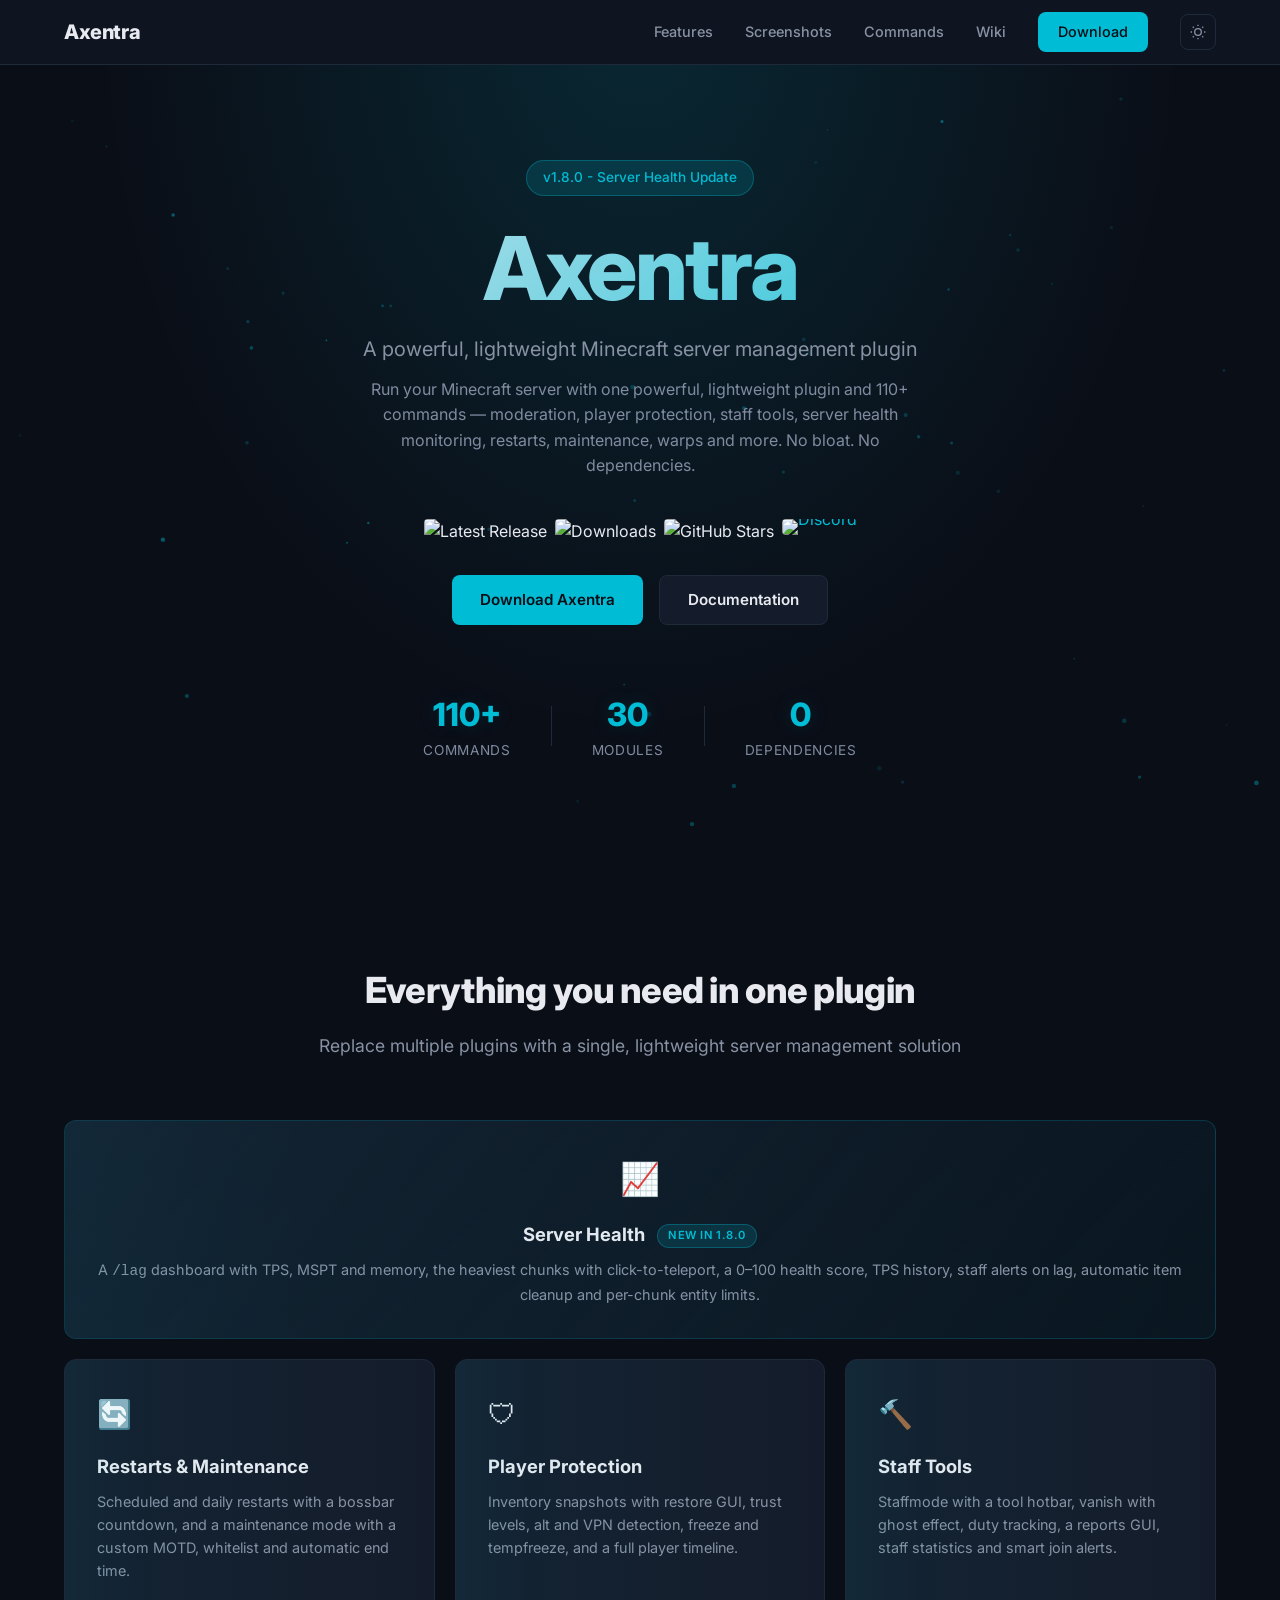
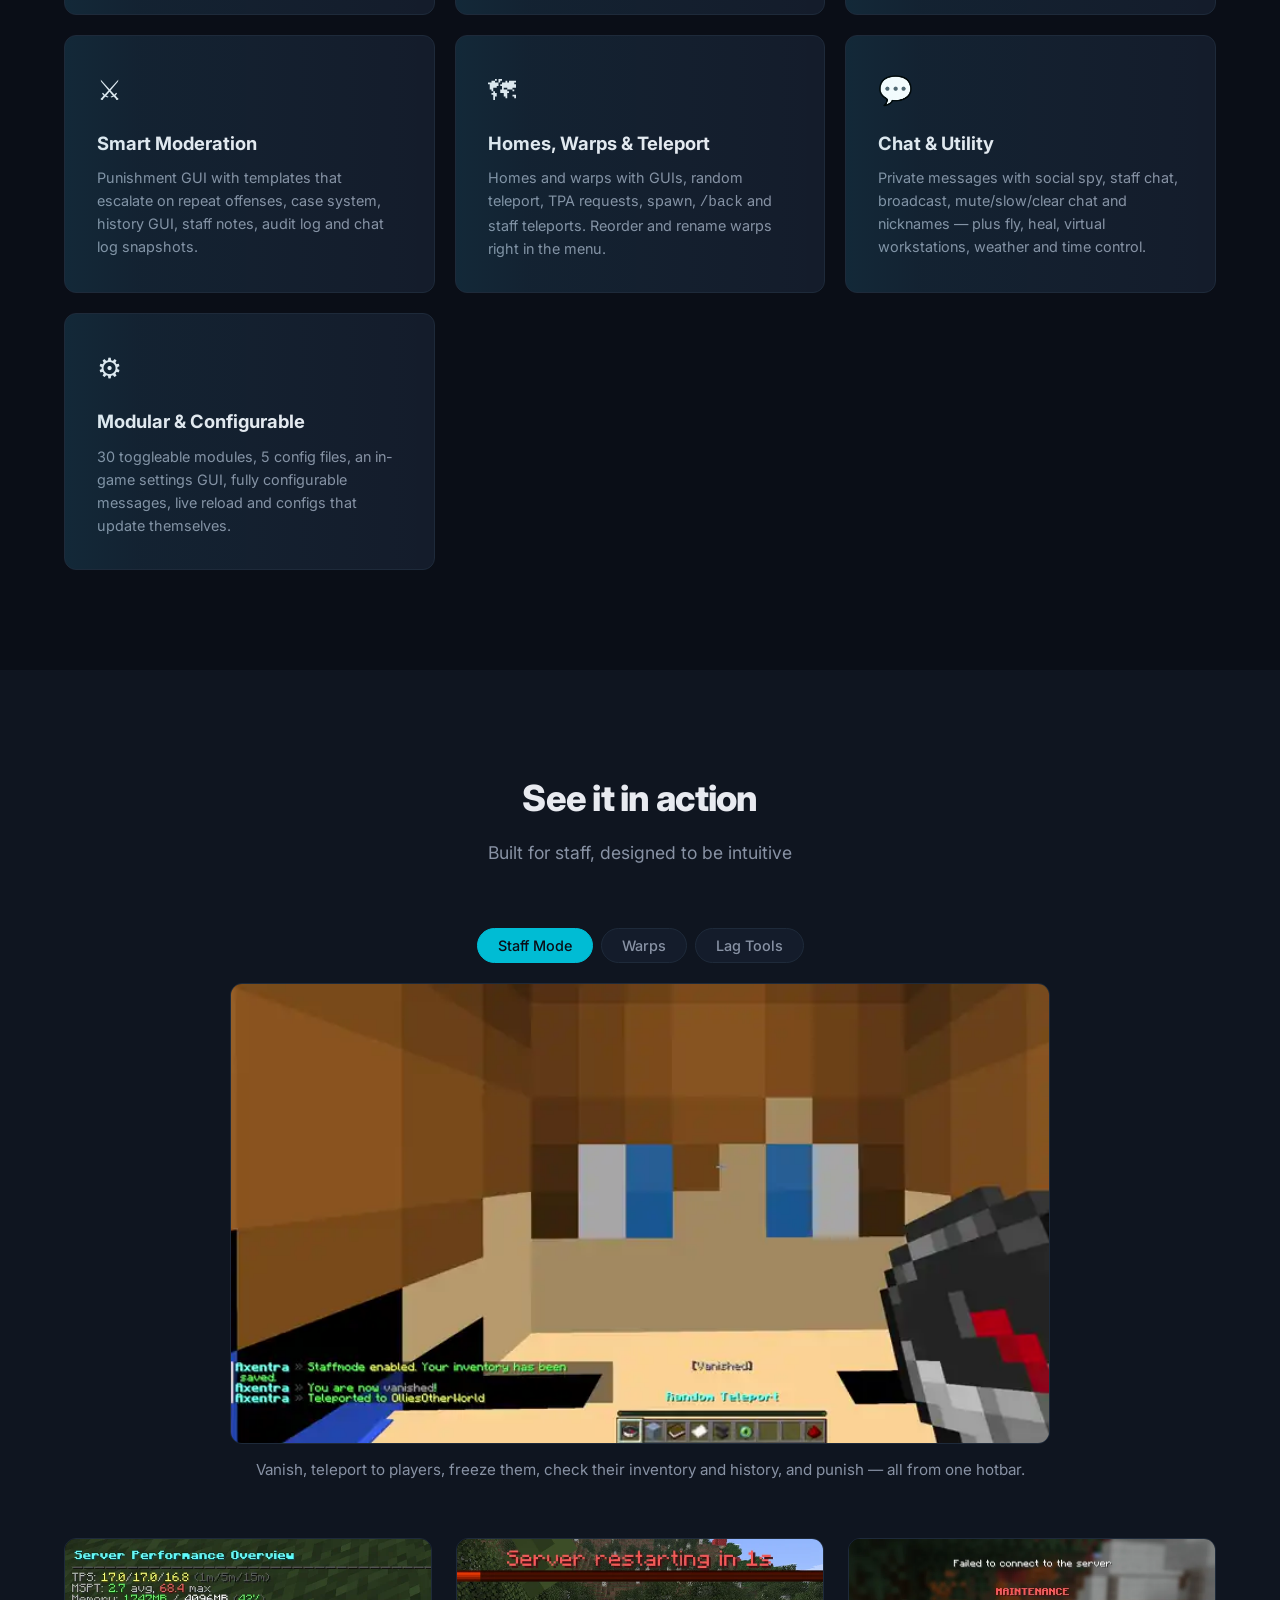
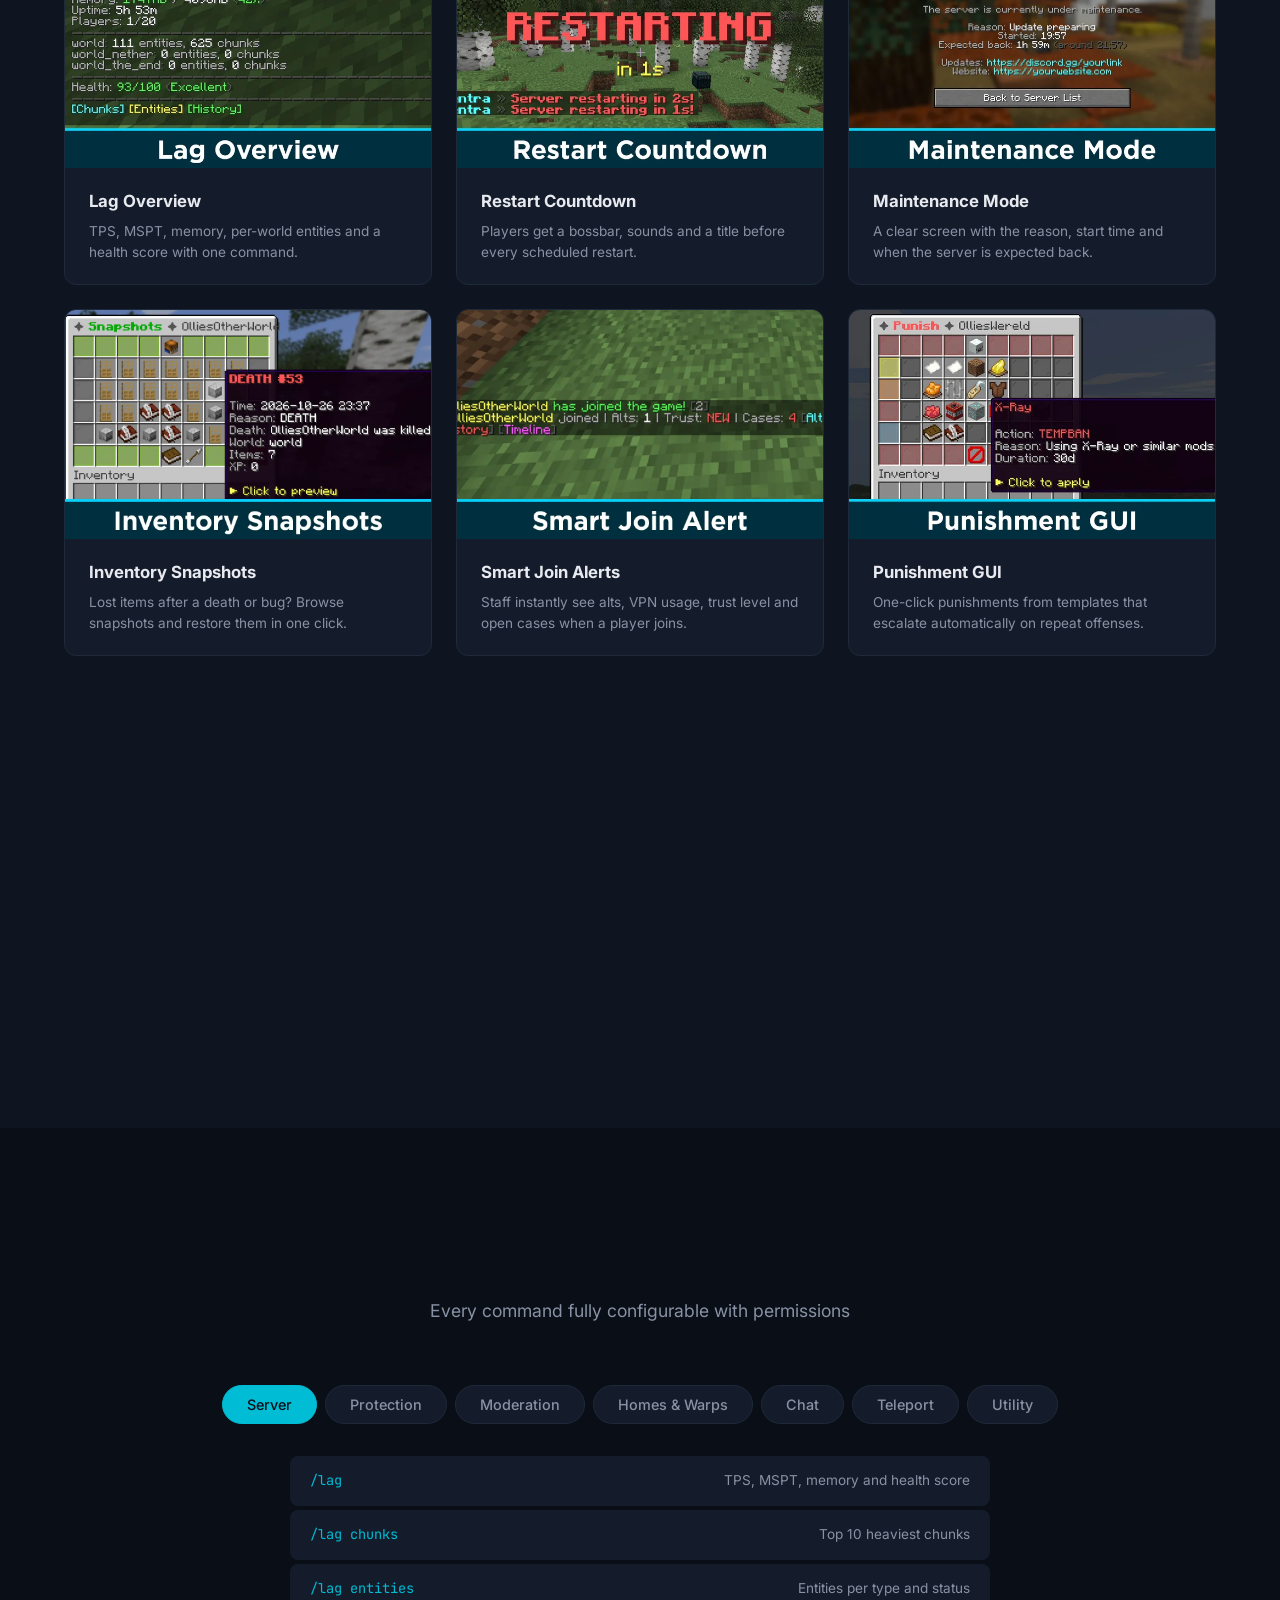
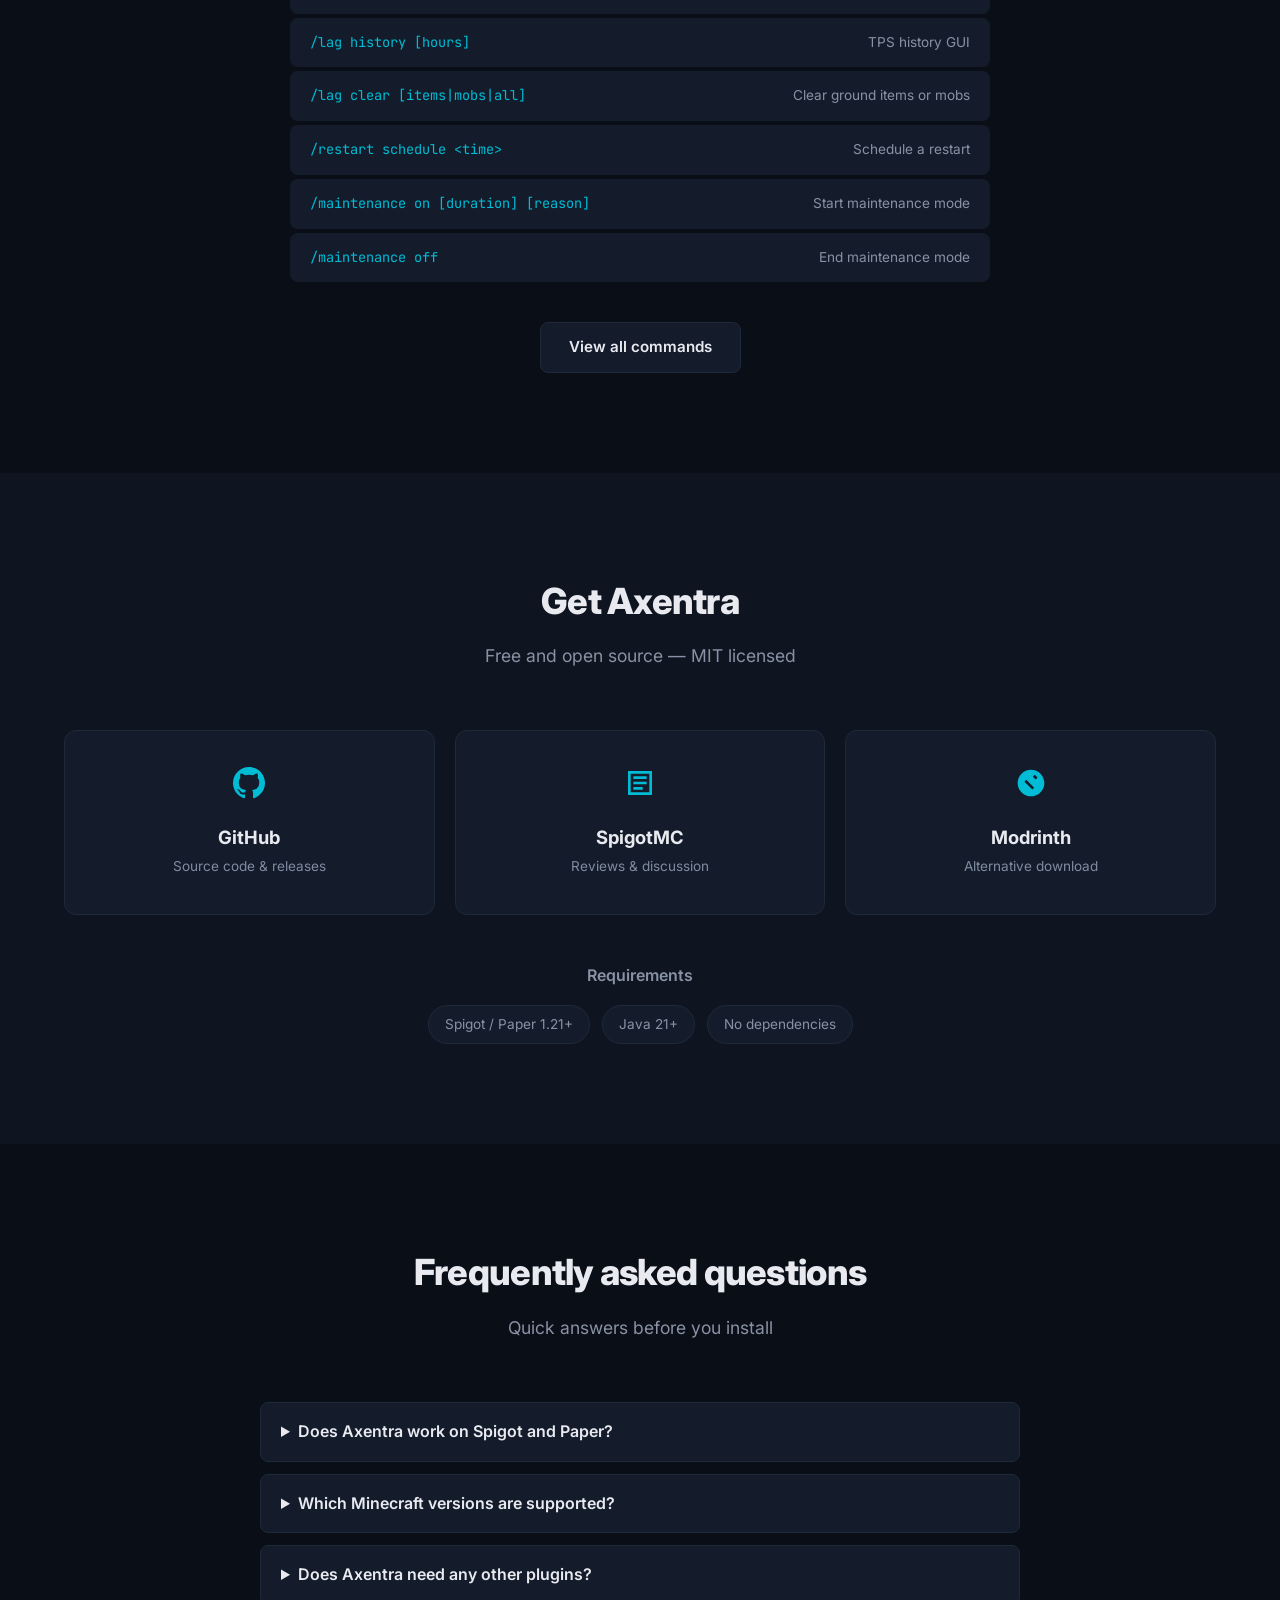
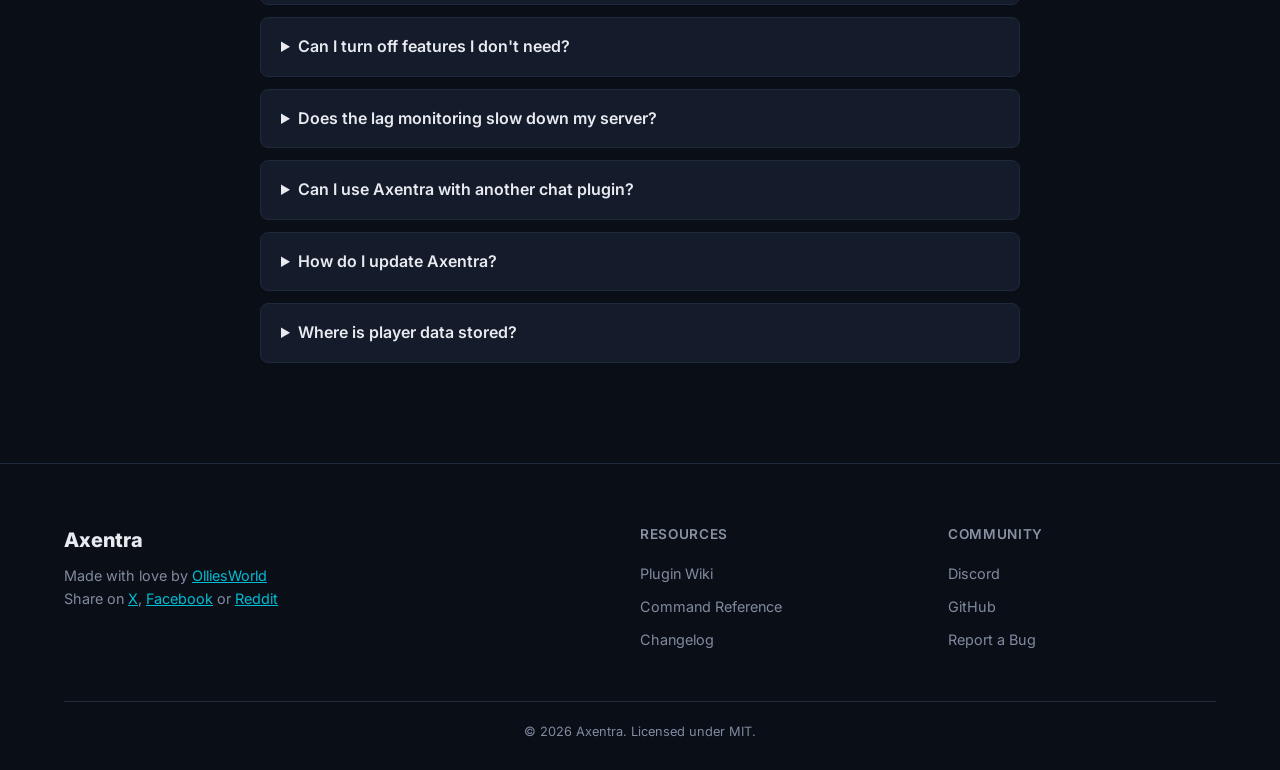
==== commit f1ef0710: "WIP 1.9.0 Co-Authored-By: Claude Opus 5.5 <noreply@anthropic.com>" ====
--- a/docs/index.html
+++ b/docs/index.html
@@ -71,7 +71,7 @@
                 <img src="https://img.shields.io/github/v/release/OlliesGitHubWorld/Axentra?style=flat-square&label=Latest%20Release&color=00bcd4" alt="Latest Release">
                 <img src="https://img.shields.io/github/downloads/OlliesGitHubWorld/Axentra/total?style=flat-square&label=Downloads&color=00bcd4" alt="Downloads">
                 <img src="https://img.shields.io/github/stars/OlliesGitHubWorld/Axentra?style=flat-square&label=Stars&color=00bcd4" alt="GitHub Stars">
-                <a href="https://discord.gg/kNjvQPNTw" target="_blank"><img src="https://img.shields.io/badge/Discord-Join-5865F2?style=flat-square&logo=discord&logoColor=white" alt="Discord"></a>
+                <a href="https://discord.gg/kNjvQPNTw3" target="_blank"><img src="https://img.shields.io/badge/Discord-Join-5865F2?style=flat-square&logo=discord&logoColor=white" alt="Discord"></a>
             </div>
             <div class="hero-buttons">
                 <a href="#download" class="btn btn-primary">Download Axentra</a>
@@ -473,7 +473,7 @@
                 </div>
                 <div class="footer-links">
                     <div class="footer-links-title">Community</div>
-                    <a href="https://discord.gg/kNjvQPNTw" target="_blank">Discord</a>
+                    <a href="https://discord.gg/kNjvQPNTw3" target="_blank">Discord</a>
                     <a href="https://github.com/OlliesGitHubWorld/Axentra" target="_blank">GitHub</a>
                     <a href="https://github.com/OlliesGitHubWorld/Axentra/issues" target="_blank">Report a Bug</a>
                 </div>
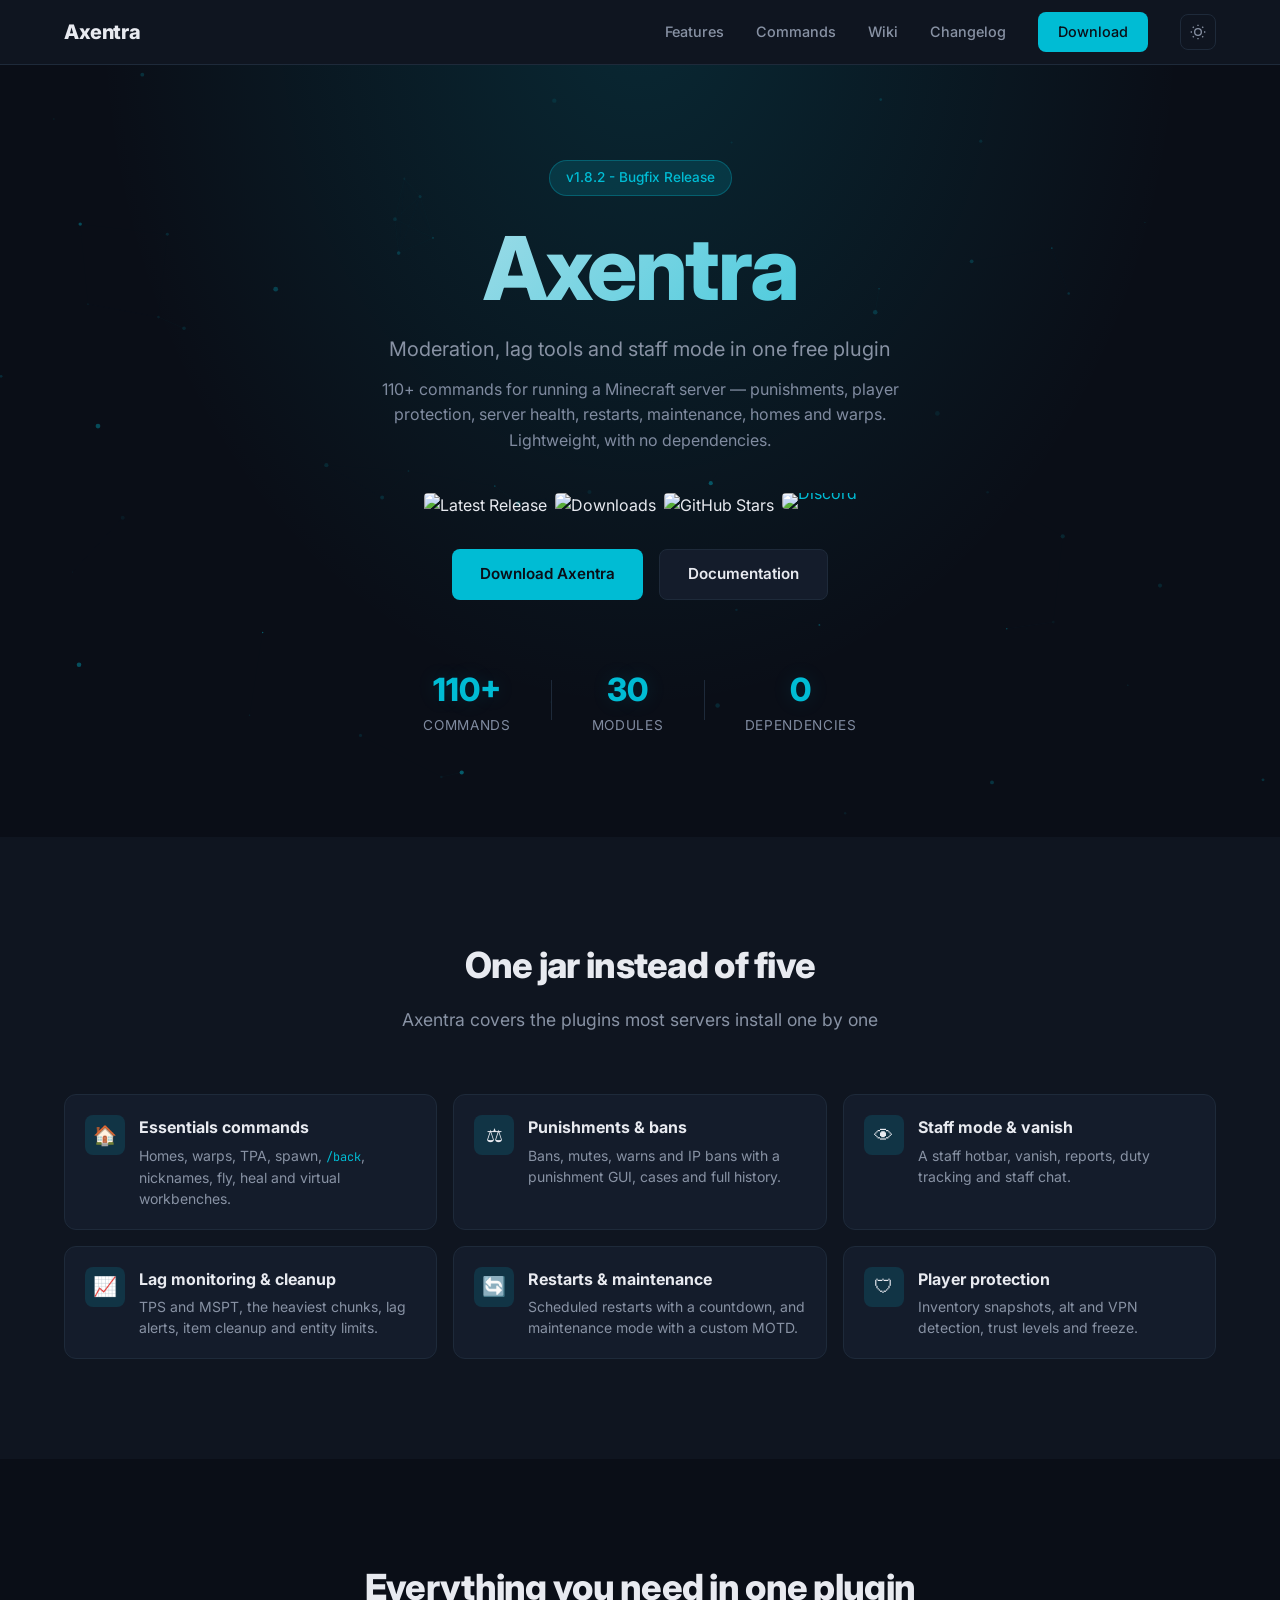
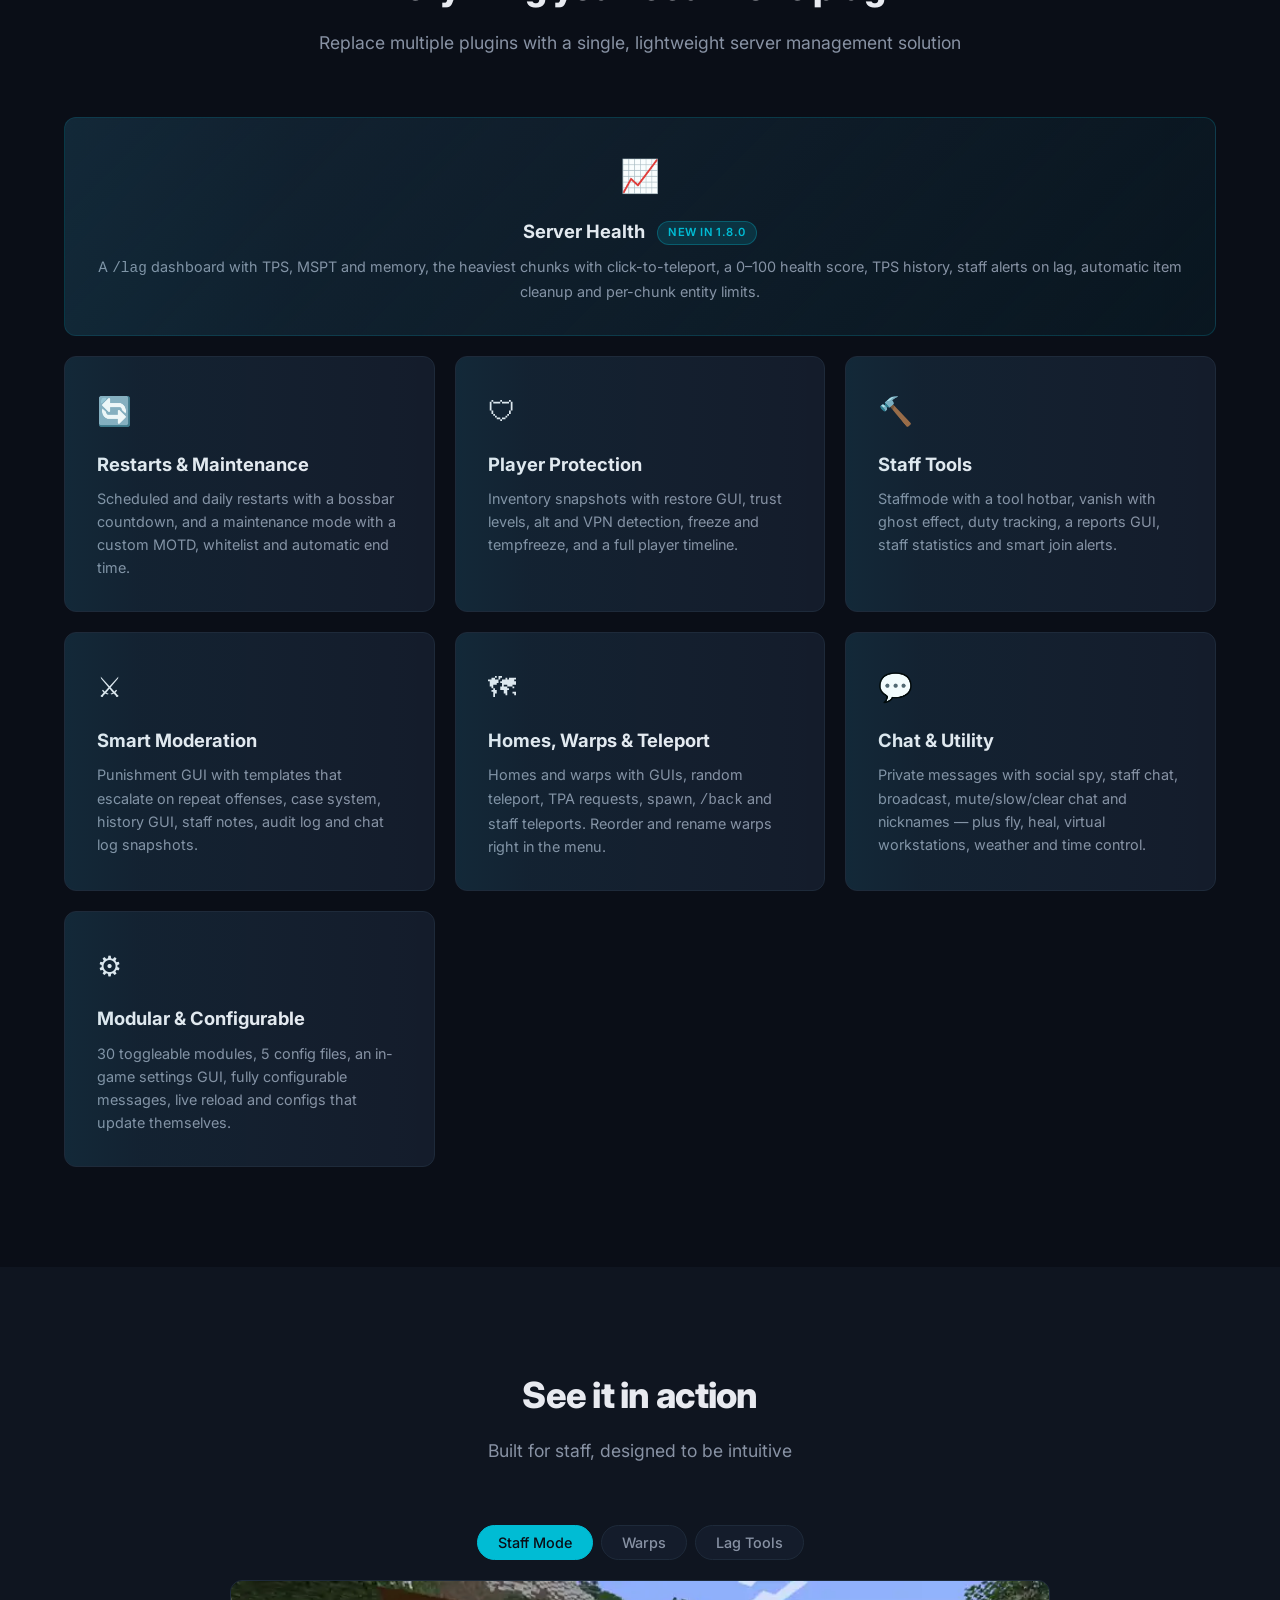
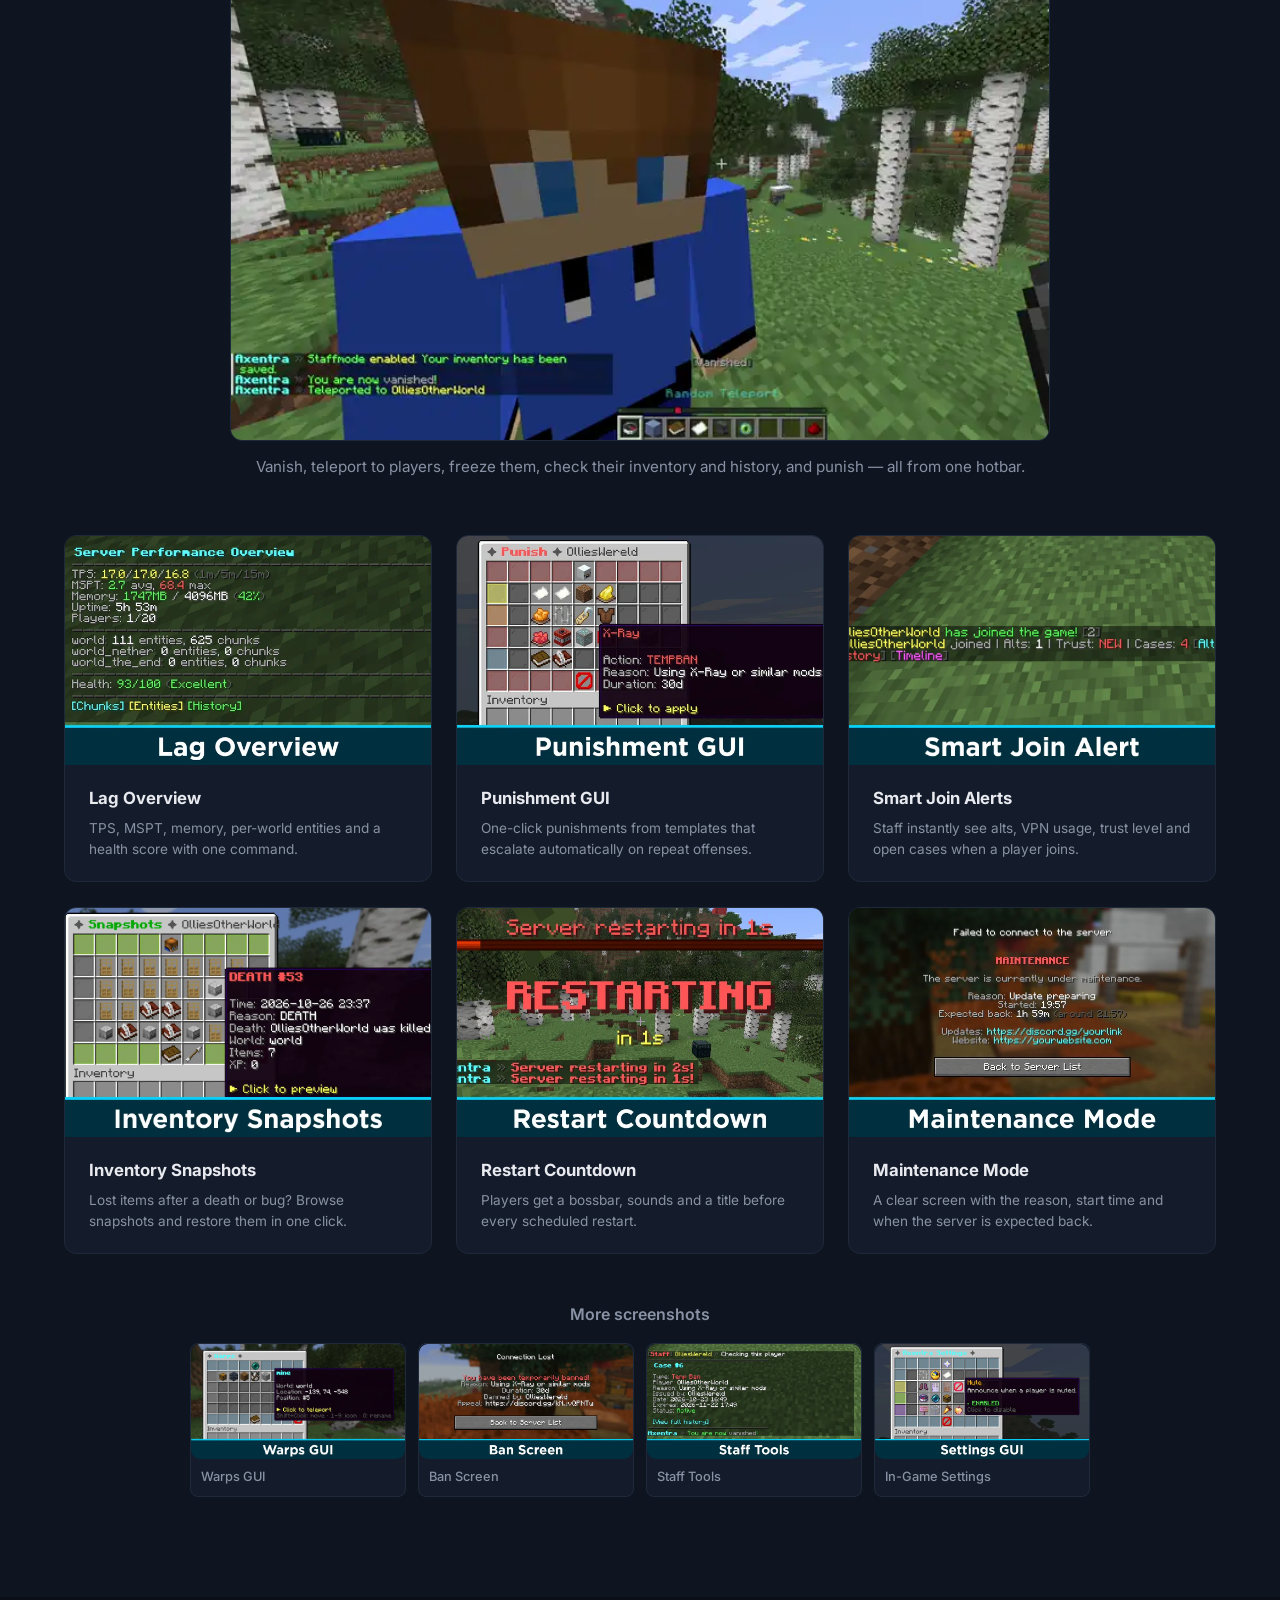
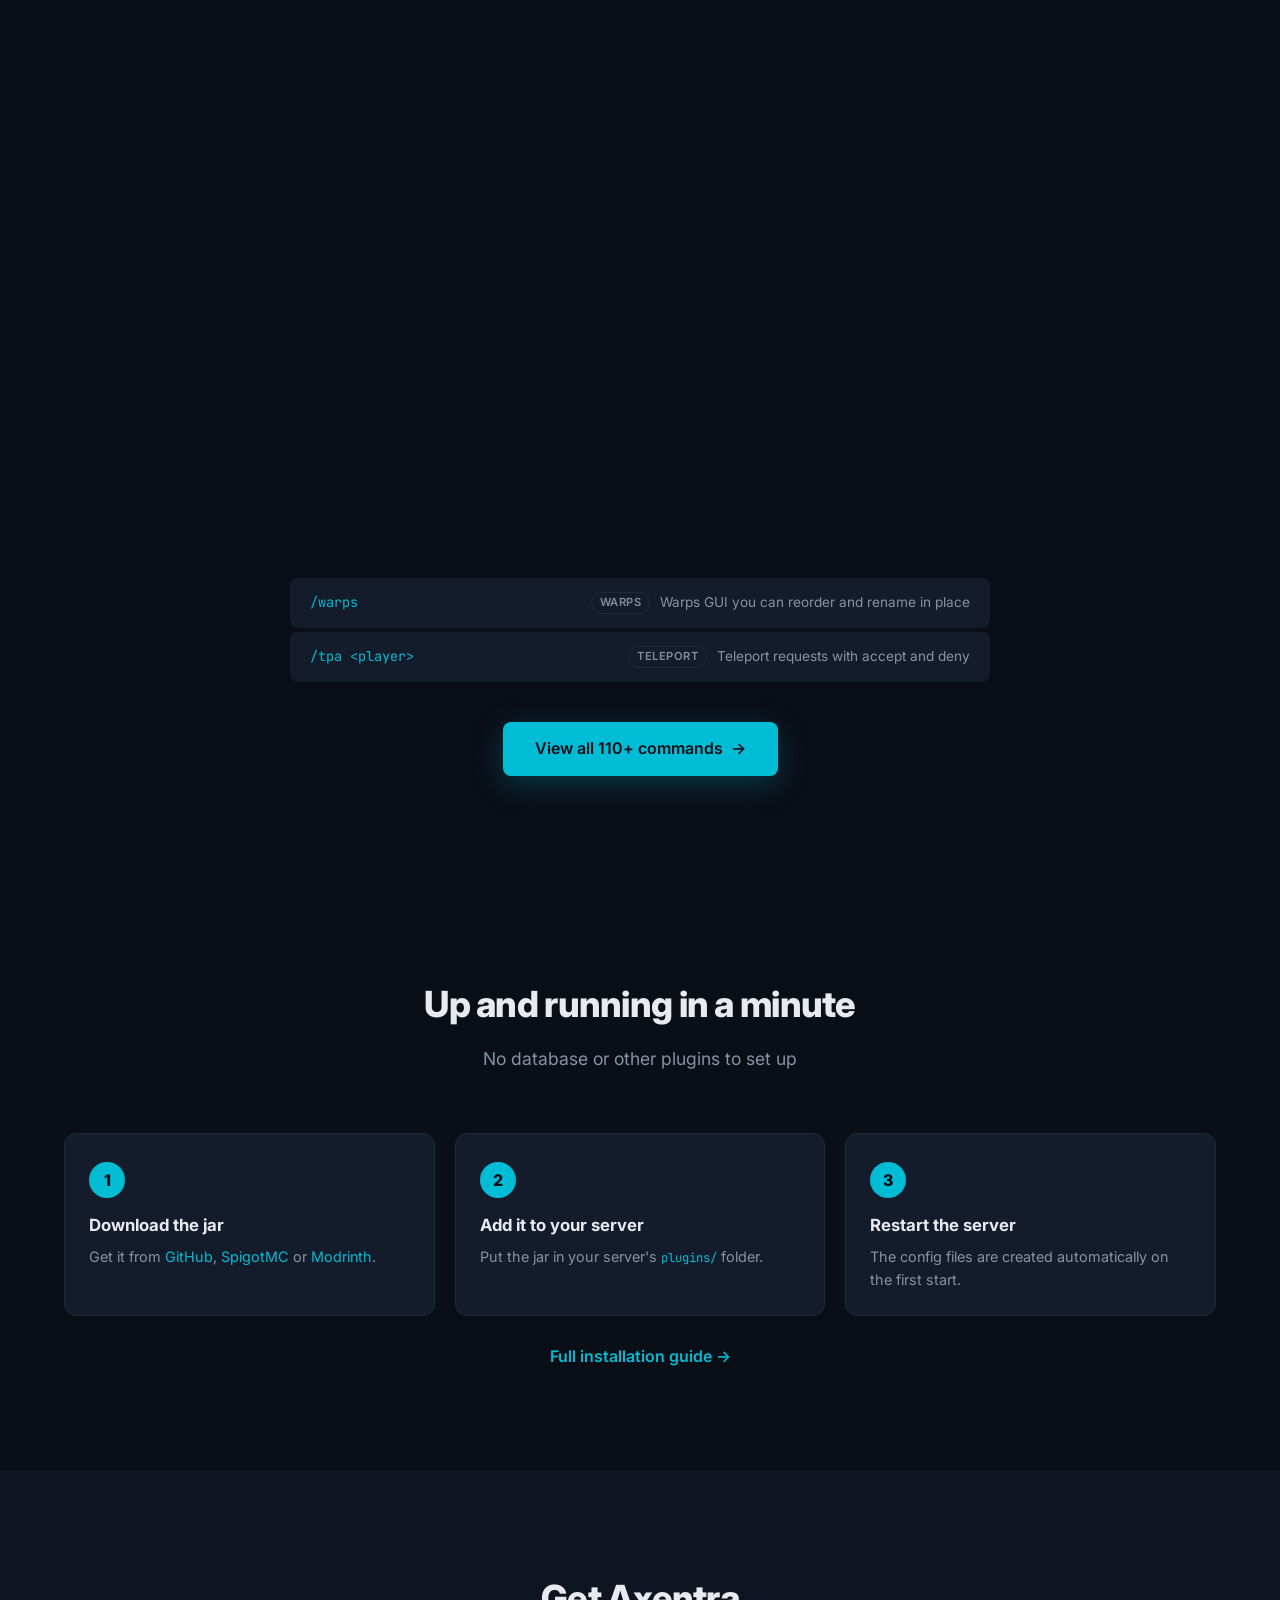
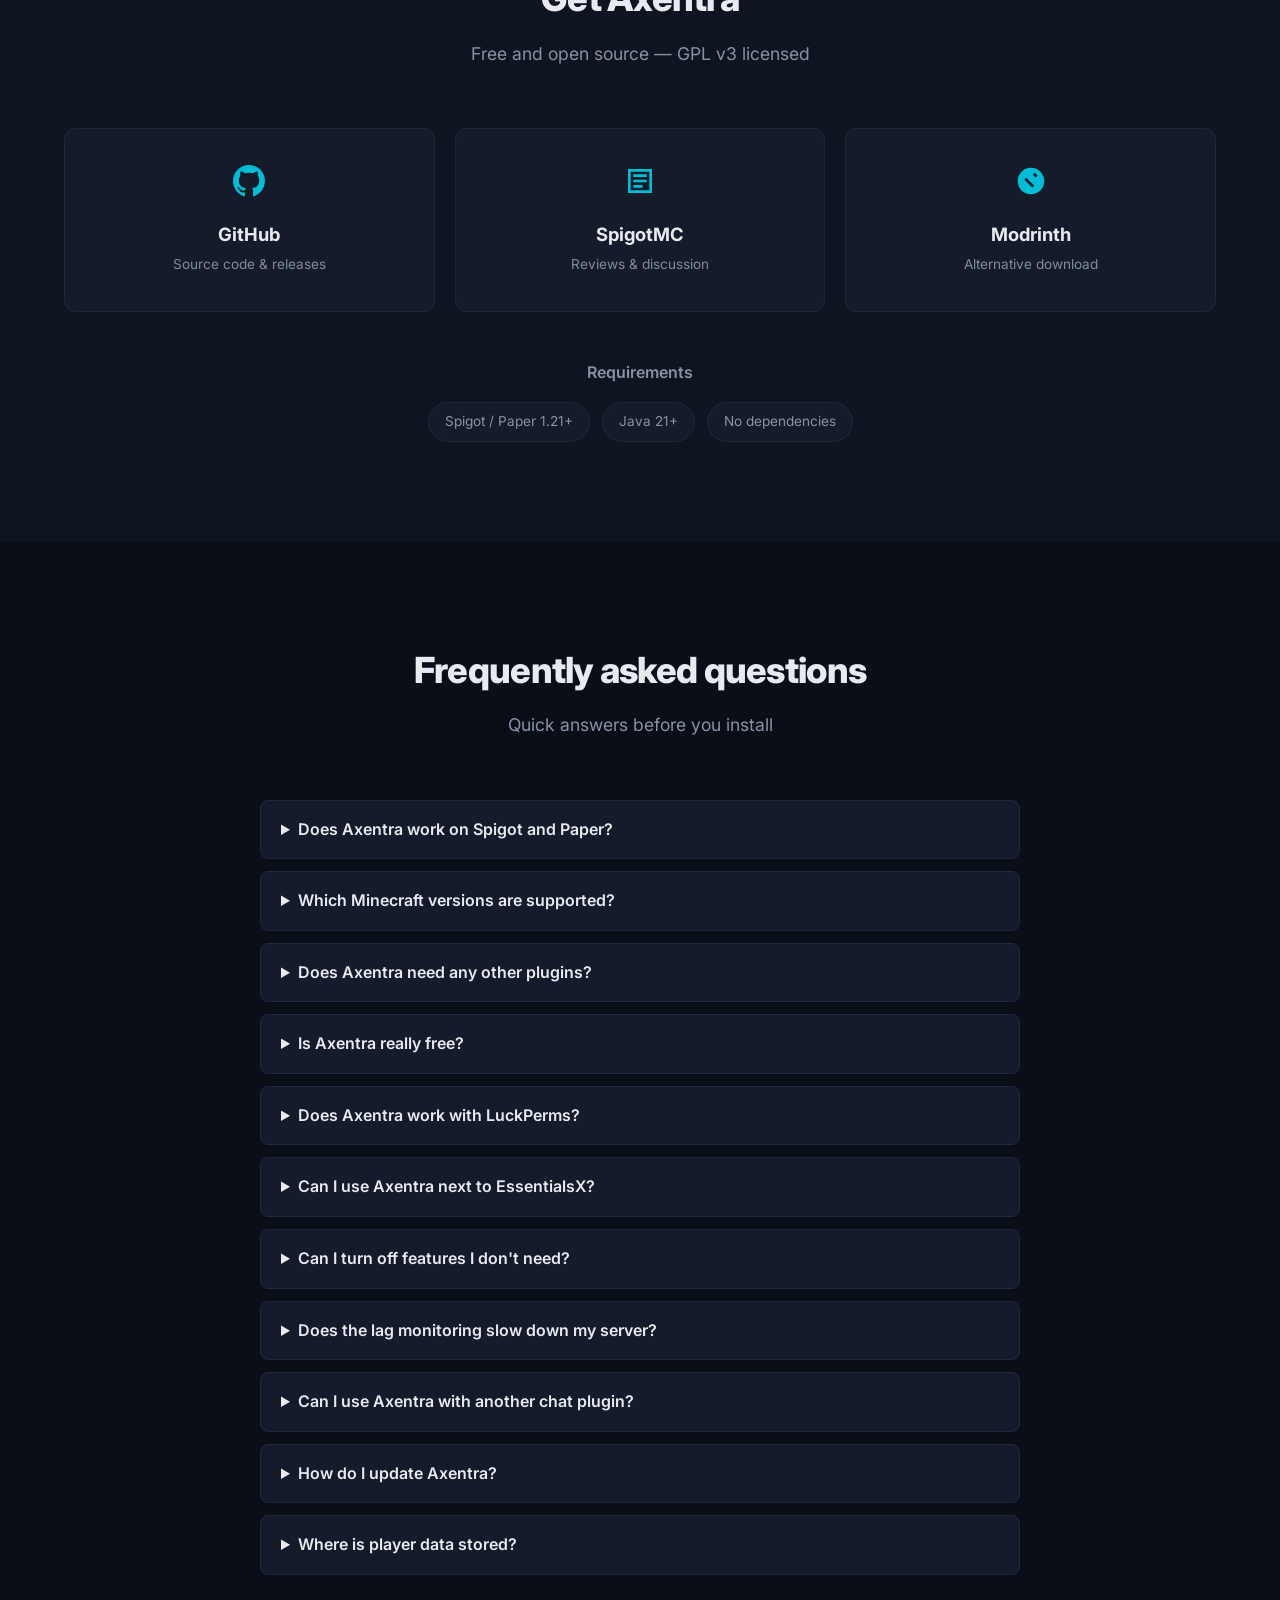
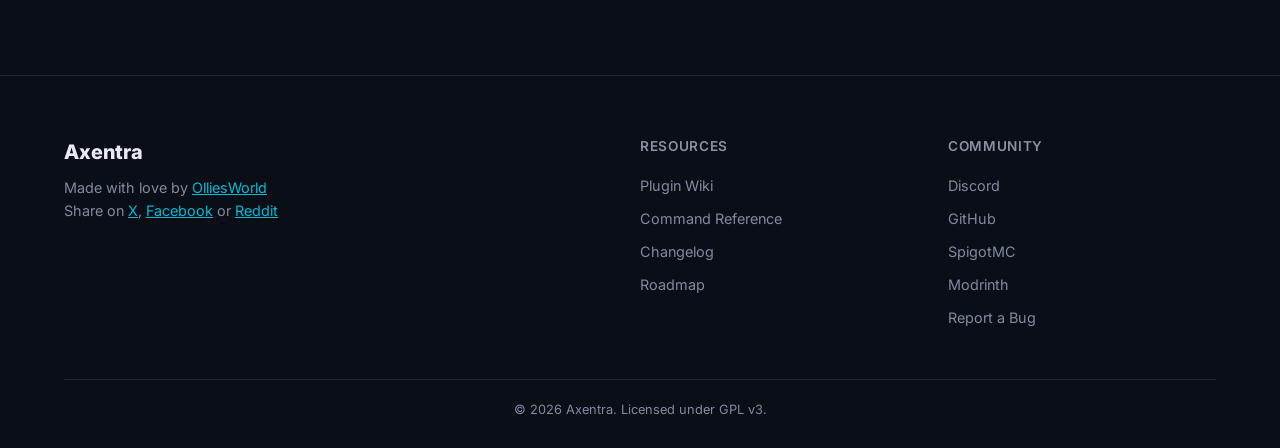
==== commit 0a9d1ac1: "Axentra 1.8.2 bugfix release - Punish offline players: ban, tempban, banip, tempbanip, mute, tempmut" ====
--- a/docs/index.html
+++ b/docs/index.html
@@ -40,9 +40,9 @@
             <a href="/" class="nav-logo">Axentra</a>
             <div class="nav-links">
                 <a href="#features">Features</a>
-                <a href="#screenshots">Screenshots</a>
                 <a href="#commands">Commands</a>
                 <a href="wiki.html">Wiki</a>
+                <a href="changelog.html">Changelog</a>
                 <a href="#download" class="nav-cta">Download</a>
                 <button class="theme-toggle" aria-label="Toggle theme">
                     <svg class="icon-sun" width="16" height="16" viewBox="0 0 24 24" fill="none" stroke="currentColor" stroke-width="2"><circle cx="12" cy="12" r="5"/><line x1="12" y1="1" x2="12" y2="3"/><line x1="12" y1="21" x2="12" y2="23"/><line x1="4.22" y1="4.22" x2="5.64" y2="5.64"/><line x1="18.36" y1="18.36" x2="19.78" y2="19.78"/><line x1="1" y1="12" x2="3" y2="12"/><line x1="21" y1="12" x2="23" y2="12"/><line x1="4.22" y1="19.78" x2="5.64" y2="18.36"/><line x1="18.36" y1="5.64" x2="19.78" y2="4.22"/></svg>
@@ -64,14 +64,15 @@
     <section class="hero">
         <div class="hero-bg"></div>
         <div class="container hero-content">
-            <a href="changelog.html" class="hero-badge">v1.8.0 - Server Health Update</a>
-            <h1 class="hero-heading"><span class="hero-title">Axentra</span> <span class="hero-subtitle">A powerful, lightweight Minecraft server management plugin</span></h1>
-            <p class="hero-desc">Run your Minecraft server with one powerful, lightweight plugin and 110+ commands &mdash; moderation, player protection, staff tools, server health monitoring, restarts, maintenance, warps and more. No bloat. No dependencies.</p>
+            <!-- Fallback text; script.js swaps in the latest GitHub release name when it differs -->
+            <a href="changelog.html" class="hero-badge" id="release-badge">v1.8.2 - Bugfix Release</a>
+            <h1 class="hero-heading"><span class="hero-title">Axentra</span> <span class="hero-subtitle">Moderation, lag tools and staff mode in one free plugin</span></h1>
+            <p class="hero-desc">110+ commands for running a Minecraft server &mdash; punishments, player protection, server health, restarts, maintenance, homes and warps. Lightweight, with no dependencies.</p>
             <div class="hero-badges">
                 <img src="https://img.shields.io/github/v/release/OlliesGitHubWorld/Axentra?style=flat-square&label=Latest%20Release&color=00bcd4" alt="Latest Release">
                 <img src="https://img.shields.io/github/downloads/OlliesGitHubWorld/Axentra/total?style=flat-square&label=Downloads&color=00bcd4" alt="Downloads">
                 <img src="https://img.shields.io/github/stars/OlliesGitHubWorld/Axentra?style=flat-square&label=Stars&color=00bcd4" alt="GitHub Stars">
-                <a href="https://discord.gg/kNjvQPNTw3" target="_blank"><img src="https://img.shields.io/badge/Discord-Join-5865F2?style=flat-square&logo=discord&logoColor=white" alt="Discord"></a>
+                <a href="https://discord.gg/kNjvQPNTw" target="_blank"><img src="https://img.shields.io/badge/Discord-Join-5865F2?style=flat-square&logo=discord&logoColor=white" alt="Discord"></a>
             </div>
             <div class="hero-buttons">
                 <a href="#download" class="btn btn-primary">Download Axentra</a>
@@ -91,6 +92,63 @@
                 <div class="stat">
                     <span class="stat-number">0</span>
                     <span class="stat-label">Dependencies</span>
+                </div>
+            </div>
+            <!-- Filled in by script.js from bStats; stays hidden when the request fails -->
+            <a href="https://bstats.org/plugin/bukkit/Axentra/30019" target="_blank" rel="noopener" class="hero-usage" id="server-count" hidden>
+                <span class="hero-usage-dot" aria-hidden="true"></span>
+                Used on <strong>0</strong> <span class="hero-usage-unit">servers</span>
+            </a>
+        </div>
+    </section>
+
+    <!-- Replaces -->
+    <section id="replaces" class="replaces">
+        <div class="container">
+            <h2 class="section-title">One jar instead of five</h2>
+            <p class="section-subtitle">Axentra covers the plugins most servers install one by one</p>
+            <div class="replaces-grid">
+                <div class="replace-card">
+                    <div class="replace-icon" aria-hidden="true">&#x1F3E0;</div>
+                    <div>
+                        <h3>Essentials commands</h3>
+                        <p>Homes, warps, TPA, spawn, <code>/back</code>, nicknames, fly, heal and virtual workbenches.</p>
+                    </div>
+                </div>
+                <div class="replace-card">
+                    <div class="replace-icon" aria-hidden="true">&#x2696;</div>
+                    <div>
+                        <h3>Punishments &amp; bans</h3>
+                        <p>Bans, mutes, warns and IP bans with a punishment GUI, cases and full history.</p>
+                    </div>
+                </div>
+                <div class="replace-card">
+                    <div class="replace-icon" aria-hidden="true">&#x1F441;</div>
+                    <div>
+                        <h3>Staff mode &amp; vanish</h3>
+                        <p>A staff hotbar, vanish, reports, duty tracking and staff chat.</p>
+                    </div>
+                </div>
+                <div class="replace-card">
+                    <div class="replace-icon" aria-hidden="true">&#x1F4C8;</div>
+                    <div>
+                        <h3>Lag monitoring &amp; cleanup</h3>
+                        <p>TPS and MSPT, the heaviest chunks, lag alerts, item cleanup and entity limits.</p>
+                    </div>
+                </div>
+                <div class="replace-card">
+                    <div class="replace-icon" aria-hidden="true">&#x1F504;</div>
+                    <div>
+                        <h3>Restarts &amp; maintenance</h3>
+                        <p>Scheduled restarts with a countdown, and maintenance mode with a custom MOTD.</p>
+                    </div>
+                </div>
+                <div class="replace-card">
+                    <div class="replace-icon" aria-hidden="true">&#x1F6E1;</div>
+                    <div>
+                        <h3>Player protection</h3>
+                        <p>Inventory snapshots, alt and VPN detection, trust levels and freeze.</p>
+                    </div>
                 </div>
             </div>
         </div>
@@ -178,197 +236,152 @@
                 </div>
             </div>
 
+            <!-- Main screenshots. Each link opens the full-size PNG in the lightbox (data-caption = lightbox caption). -->
             <div class="screenshots-grid">
                 <div class="screenshot-card">
-                    <div class="screenshot-img-wrapper">
-                        <img src="assets/lag-overview.webp" width="800" height="430" alt="Lag Overview" loading="lazy">
-                    </div>
+                    <a href="assets/lag-overview.png" class="screenshot-img-wrapper lightbox-link" data-caption="Lag Overview — TPS, MSPT, memory, per-world entities and a health score">
+                        <img src="assets/lag-overview.webp" width="800" height="430" alt="The /lag performance overview in chat: TPS, MSPT, memory, uptime, players, entities per world and a health score of 93/100" loading="lazy">
+                    </a>
                     <div class="screenshot-info">
                         <div class="screenshot-title">Lag Overview</div>
                         <p>TPS, MSPT, memory, per-world entities and a health score with one command.</p>
                     </div>
                 </div>
                 <div class="screenshot-card">
-                    <div class="screenshot-img-wrapper">
-                        <img src="assets/restart-countdown.webp" width="800" height="430" alt="Restart Countdown" loading="lazy">
-                    </div>
+                    <a href="assets/punishment-gui.png" class="screenshot-img-wrapper lightbox-link" data-caption="Punishment GUI — templates that escalate on repeat offenses">
+                        <img src="assets/punishment-gui.webp" width="800" height="431" alt="The /punish menu with punishment templates, showing the X-Ray template: a 30-day tempban" loading="lazy">
+                    </a>
+                    <div class="screenshot-info">
+                        <div class="screenshot-title">Punishment GUI</div>
+                        <p>One-click punishments from templates that escalate automatically on repeat offenses.</p>
+                    </div>
+                </div>
+                <div class="screenshot-card">
+                    <a href="assets/join-alert.png" class="screenshot-img-wrapper lightbox-link" data-caption="Smart Join Alerts — alts, trust level and open cases, with History and Timeline buttons">
+                        <img src="assets/join-alert.webp" width="1300" height="700" alt="A staff join alert in chat showing the player's alt count, trust level and number of cases, with History and Timeline buttons" loading="lazy">
+                    </a>
+                    <div class="screenshot-info">
+                        <div class="screenshot-title">Smart Join Alerts</div>
+                        <p>Staff instantly see alts, VPN usage, trust level and open cases when a player joins.</p>
+                    </div>
+                </div>
+                <div class="screenshot-card">
+                    <a href="assets/inventory-snapshots.png" class="screenshot-img-wrapper lightbox-link" data-caption="Inventory Snapshots — browse and restore lost items">
+                        <img src="assets/inventory-snapshots.webp" width="1300" height="700" alt="The inventory snapshots menu for a player, with a death snapshot showing its time, reason, world and item count" loading="lazy">
+                    </a>
+                    <div class="screenshot-info">
+                        <div class="screenshot-title">Inventory Snapshots</div>
+                        <p>Lost items after a death or bug? Browse snapshots and restore them in one click.</p>
+                    </div>
+                </div>
+                <div class="screenshot-card">
+                    <a href="assets/restart-countdown.png" class="screenshot-img-wrapper lightbox-link" data-caption="Restart Countdown — bossbar, sounds and a title">
+                        <img src="assets/restart-countdown.webp" width="800" height="430" alt="A restart countdown with a red bossbar, a large RESTARTING title and chat warnings" loading="lazy">
+                    </a>
                     <div class="screenshot-info">
                         <div class="screenshot-title">Restart Countdown</div>
                         <p>Players get a bossbar, sounds and a title before every scheduled restart.</p>
                     </div>
                 </div>
                 <div class="screenshot-card">
-                    <div class="screenshot-img-wrapper">
-                        <img src="assets/maintenance.webp" width="800" height="430" alt="Maintenance Mode" loading="lazy">
-                    </div>
+                    <a href="assets/maintenance.png" class="screenshot-img-wrapper lightbox-link" data-caption="Maintenance Mode — reason, start time and expected end">
+                        <img src="assets/maintenance.webp" width="800" height="430" alt="The maintenance disconnect screen with the reason, start time and expected end time" loading="lazy">
+                    </a>
                     <div class="screenshot-info">
                         <div class="screenshot-title">Maintenance Mode</div>
                         <p>A clear screen with the reason, start time and when the server is expected back.</p>
                     </div>
                 </div>
-                <div class="screenshot-card">
-                    <div class="screenshot-img-wrapper">
-                        <img src="assets/inventory-snapshots.webp" width="800" height="431" alt="Inventory Snapshots" loading="lazy">
-                    </div>
-                    <div class="screenshot-info">
-                        <div class="screenshot-title">Inventory Snapshots</div>
-                        <p>Lost items after a death or bug? Browse snapshots and restore them in one click.</p>
-                    </div>
-                </div>
-                <div class="screenshot-card">
-                    <div class="screenshot-img-wrapper">
-                        <img src="assets/join-alert.webp" width="800" height="431" alt="Smart Join Alerts" loading="lazy">
-                    </div>
-                    <div class="screenshot-info">
-                        <div class="screenshot-title">Smart Join Alerts</div>
-                        <p>Staff instantly see alts, VPN usage, trust level and open cases when a player joins.</p>
-                    </div>
-                </div>
-                <div class="screenshot-card">
-                    <div class="screenshot-img-wrapper">
-                        <img src="assets/punishment-gui.webp" width="800" height="431" alt="Punishment GUI" loading="lazy">
-                    </div>
-                    <div class="screenshot-info">
-                        <div class="screenshot-title">Punishment GUI</div>
-                        <p>One-click punishments from templates that escalate automatically on repeat offenses.</p>
-                    </div>
-                </div>
-                <div class="screenshot-card">
-                    <div class="screenshot-img-wrapper">
-                        <img src="assets/ban-screen.webp" width="800" height="431" alt="Ban Screen" loading="lazy">
-                    </div>
-                    <div class="screenshot-info">
-                        <div class="screenshot-title">Ban Screen</div>
-                        <p>Clean ban screen with reason, duration, staff name and configurable appeal link.</p>
-                    </div>
-                </div>
-                <div class="screenshot-card">
-                    <div class="screenshot-img-wrapper">
-                        <img src="assets/staff-tools.webp" width="800" height="431" alt="Staff Tools" loading="lazy">
-                    </div>
-                    <div class="screenshot-info">
-                        <div class="screenshot-title">Staff Tools</div>
-                        <p>Case system, staff chat, vanish and clickable history &mdash; everything staff needs.</p>
-                    </div>
-                </div>
-                <div class="screenshot-card">
-                    <div class="screenshot-img-wrapper">
-                        <img src="assets/settings-gui.webp" width="800" height="431" alt="Settings GUI" loading="lazy">
-                    </div>
-                    <div class="screenshot-info">
-                        <div class="screenshot-title">In-Game Settings</div>
-                        <p>Toggle announcements, gameplay and vanish settings directly from the GUI.</p>
-                    </div>
-                </div>
-            </div>
-        </div>
-    </section>
-
-    <!-- Commands Preview -->
+            </div>
+
+            <!-- More screenshots: small thumbnails, tap to open in the lightbox -->
+            <div class="more-shots">
+                <h3 class="more-shots-title">More screenshots</h3>
+                <div class="more-shots-grid">
+                    <a href="assets/warps-gui.png" class="more-shot lightbox-link" data-caption="Warps GUI — reorder, rename and change icons in the menu">
+                        <img src="assets/warps-gui.webp" width="1300" height="700" alt="The /warps menu with a tooltip showing a warp's world, location and position, plus the shift-click, 1-9 and Q shortcuts" loading="lazy">
+                        <span>Warps GUI</span>
+                    </a>
+                    <a href="assets/ban-screen.png" class="more-shot lightbox-link" data-caption="Ban Screen — reason, duration, staff name and appeal link">
+                        <img src="assets/ban-screen.webp" width="800" height="431" alt="The temporary ban screen with the reason, duration, who issued the ban and an appeal link" loading="lazy">
+                        <span>Ban Screen</span>
+                    </a>
+                    <a href="assets/staff-tools.png" class="more-shot lightbox-link" data-caption="Staff Tools — cases, staff chat, vanish and clickable history">
+                        <img src="assets/staff-tools.webp" width="800" height="431" alt="Staff chat, a case summary with a View full history button and a vanish message in chat" loading="lazy">
+                        <span>Staff Tools</span>
+                    </a>
+                    <a href="assets/settings-gui.png" class="more-shot lightbox-link" data-caption="In-Game Settings — announcements, gameplay and vanish settings">
+                        <img src="assets/settings-gui.webp" width="800" height="431" alt="The Axentra Settings menu with a tooltip for the mute announcement toggle" loading="lazy">
+                        <span>In-Game Settings</span>
+                    </a>
+                </div>
+            </div>
+        </div>
+    </section>
+
+    <!--
+    ═══ Testimonials (hidden until you have real ones) ═══
+    Paste real quotes from server owners below and remove the comment markers around the section.
+    Only use quotes you have permission to publish.
+
+    <section id="testimonials" class="testimonials">
+        <div class="container">
+            <h2 class="section-title">What server owners say</h2>
+            <div class="testimonials-grid">
+                <figure class="testimonial">
+                    <blockquote>"Quote here."</blockquote>
+                    <figcaption>Name &mdash; Server name</figcaption>
+                </figure>
+            </div>
+        </div>
+    </section>
+    -->
+
+    <!-- Commands Preview: 8 commands that show the range. The full list is in the wiki. -->
     <section id="commands" class="commands">
         <div class="container">
             <h2 class="section-title">110+ commands, one plugin</h2>
-            <p class="section-subtitle">Every command fully configurable with permissions</p>
-            <div class="commands-tabs">
-                <button class="tab-btn active" data-tab="server">Server</button>
-                <button class="tab-btn" data-tab="protection">Protection</button>
-                <button class="tab-btn" data-tab="moderation">Moderation</button>
-                <button class="tab-btn" data-tab="homes">Homes &amp; Warps</button>
-                <button class="tab-btn" data-tab="chat">Chat</button>
-                <button class="tab-btn" data-tab="teleport">Teleport</button>
-                <button class="tab-btn" data-tab="utility">Utility</button>
-            </div>
-            <div class="commands-content">
-                <div class="tab-content active" id="tab-server">
-                    <div class="command-list">
-                        <div class="command"><code>/lag</code><span>TPS, MSPT, memory and health score</span></div>
-                        <div class="command"><code>/lag chunks</code><span>Top 10 heaviest chunks</span></div>
-                        <div class="command"><code>/lag entities</code><span>Entities per type and status</span></div>
-                        <div class="command"><code>/lag history [hours]</code><span>TPS history GUI</span></div>
-                        <div class="command"><code>/lag clear [items|mobs|all]</code><span>Clear ground items or mobs</span></div>
-                        <div class="command"><code>/restart schedule &lt;time&gt;</code><span>Schedule a restart</span></div>
-                        <div class="command"><code>/maintenance on [duration] [reason]</code><span>Start maintenance mode</span></div>
-                        <div class="command"><code>/maintenance off</code><span>End maintenance mode</span></div>
-                    </div>
-                </div>
-                <div class="tab-content" id="tab-protection">
-                    <div class="command-list">
-                        <div class="command"><code>/restoreinv &lt;player&gt;</code><span>View &amp; restore inventory snapshots</span></div>
-                        <div class="command"><code>/trust &lt;player&gt;</code><span>View player trust level</span></div>
-                        <div class="command"><code>/trust set &lt;player&gt; &lt;level&gt;</code><span>Set trust level</span></div>
-                        <div class="command"><code>/alts &lt;player&gt;</code><span>View alt accounts</span></div>
-                        <div class="command"><code>/freeze &lt;player&gt;</code><span>Freeze a player</span></div>
-                        <div class="command"><code>/tempfreeze &lt;player&gt; &lt;duration&gt;</code><span>Freeze a player temporarily</span></div>
-                        <div class="command"><code>/unfreeze &lt;player&gt;</code><span>Unfreeze a player</span></div>
-                        <div class="command"><code>/timeline &lt;player&gt;</code><span>View activity timeline</span></div>
-                    </div>
-                </div>
-                <div class="tab-content" id="tab-moderation">
-                    <div class="command-list">
-                        <div class="command"><code>/punish &lt;player&gt;</code><span>Open punishment GUI</span></div>
-                        <div class="command"><code>/ban &lt;player&gt; [reason]</code><span>Permanently ban a player</span></div>
-                        <div class="command"><code>/tempban &lt;player&gt; &lt;duration&gt; [reason]</code><span>Temporarily ban a player</span></div>
-                        <div class="command"><code>/mute &lt;player&gt; [reason]</code><span>Mute a player</span></div>
-                        <div class="command"><code>/warn &lt;player&gt; [reason]</code><span>Warn a player</span></div>
-                        <div class="command"><code>/kick &lt;player&gt; [reason]</code><span>Kick a player</span></div>
-                        <div class="command"><code>/case &lt;id&gt;</code><span>View case details</span></div>
-                        <div class="command"><code>/case resolve &lt;id&gt;</code><span>Resolve a case</span></div>
-                        <div class="command"><code>/history &lt;player&gt;</code><span>View moderation history</span></div>
-                        <div class="command"><code>/auditlog &lt;staff&gt;</code><span>View staff action log</span></div>
-                    </div>
-                </div>
-                <div class="tab-content" id="tab-homes">
-                    <div class="command-list">
-                        <div class="command"><code>/sethome [name]</code><span>Set a home location</span></div>
-                        <div class="command"><code>/home [name]</code><span>Teleport to a home</span></div>
-                        <div class="command"><code>/delhome &lt;name&gt;</code><span>Delete a home</span></div>
-                        <div class="command"><code>/homes [player]</code><span>View all homes in GUI</span></div>
-                        <div class="command"><code>/setwarp &lt;name&gt;</code><span>Create a warp</span></div>
-                        <div class="command"><code>/warp &lt;name&gt;</code><span>Teleport to a warp</span></div>
-                        <div class="command"><code>/warps</code><span>Warps GUI (reorder, rename, icons)</span></div>
-                        <div class="command"><code>/rtp [world]</code><span>Random safe teleport</span></div>
-                    </div>
-                </div>
-                <div class="tab-content" id="tab-chat">
-                    <div class="command-list">
-                        <div class="command"><code>/msg &lt;player&gt; &lt;message&gt;</code><span>Send a private message</span></div>
-                        <div class="command"><code>/reply &lt;message&gt;</code><span>Reply to last message</span></div>
-                        <div class="command"><code>/staffchat [message]</code><span>Staff-only chat</span></div>
-                        <div class="command"><code>/broadcast &lt;message&gt;</code><span>Broadcast to all players</span></div>
-                        <div class="command"><code>/mutechat</code><span>Toggle global chat mute</span></div>
-                        <div class="command"><code>/slowchat [seconds]</code><span>Toggle slow chat</span></div>
-                        <div class="command"><code>/clearchat</code><span>Clear chat</span></div>
-                        <div class="command"><code>/nick &lt;name|off&gt;</code><span>Set nickname</span></div>
-                    </div>
-                </div>
-                <div class="tab-content" id="tab-teleport">
-                    <div class="command-list">
-                        <div class="command"><code>/tpa &lt;player&gt;</code><span>Send teleport request</span></div>
-                        <div class="command"><code>/tpaccept</code><span>Accept request</span></div>
-                        <div class="command"><code>/tpdeny</code><span>Deny request</span></div>
-                        <div class="command"><code>/tpahere &lt;player&gt;</code><span>Request player to teleport to you</span></div>
-                        <div class="command"><code>/spawn [player]</code><span>Teleport to spawn</span></div>
-                        <div class="command"><code>/back</code><span>Return to previous location</span></div>
-                        <div class="command"><code>/tp &lt;player&gt;</code><span>Teleport to a player</span></div>
-                        <div class="command"><code>/tphere &lt;player&gt;</code><span>Teleport player to you</span></div>
-                        <div class="command"><code>/top</code><span>Teleport to highest block</span></div>
-                    </div>
-                </div>
-                <div class="tab-content" id="tab-utility">
-                    <div class="command-list">
-                        <div class="command"><code>/fly [player]</code><span>Toggle flight</span></div>
-                        <div class="command"><code>/heal [player]</code><span>Heal a player</span></div>
-                        <div class="command"><code>/vanish [player]</code><span>Toggle vanish</span></div>
-                        <div class="command"><code>/gamemode &lt;mode&gt;</code><span>Change gamemode</span></div>
-                        <div class="command"><code>/repair</code><span>Repair held item</span></div>
-                        <div class="command"><code>/clear [player]</code><span>Clear inventory</span></div>
-                        <div class="command"><code>/workbench</code><span>Open crafting table</span></div>
-                        <div class="command"><code>/enderchest</code><span>Open ender chest</span></div>
-                    </div>
-                </div>
+            <p class="section-subtitle">A few highlights &mdash; every command has its own permission</p>
+            <div class="command-list command-list-featured">
+                <div class="command"><code>/lag chunks</code><span><em class="command-cat">Server health</em>The 10 heaviest chunks, with click-to-teleport</span></div>
+                <div class="command"><code>/restart schedule &lt;time&gt;</code><span><em class="command-cat">Restarts</em>Restart with a bossbar countdown and warnings</span></div>
+                <div class="command"><code>/punish &lt;player&gt;</code><span><em class="command-cat">Moderation</em>Punishment GUI with escalating templates</span></div>
+                <div class="command"><code>/history &lt;player&gt;</code><span><em class="command-cat">Moderation</em>Every case a player has had, in a GUI</span></div>
+                <div class="command"><code>/staffmode</code><span><em class="command-cat">Staff</em>Vanish plus a hotbar full of staff tools</span></div>
+                <div class="command"><code>/restoreinv &lt;player&gt;</code><span><em class="command-cat">Protection</em>Browse and restore inventory snapshots</span></div>
+                <div class="command"><code>/warps</code><span><em class="command-cat">Warps</em>Warps GUI you can reorder and rename in place</span></div>
+                <div class="command"><code>/tpa &lt;player&gt;</code><span><em class="command-cat">Teleport</em>Teleport requests with accept and deny</span></div>
             </div>
             <div class="commands-footer">
-                <a href="wiki.html#commands" class="btn btn-secondary">View all commands</a>
+                <a href="wiki.html#commands" class="btn btn-primary btn-lg">View all 110+ commands <span class="btn-arrow" aria-hidden="true">&rarr;</span></a>
+            </div>
+        </div>
+    </section>
+
+    <!-- Quick start -->
+    <section id="quick-start" class="quick-start">
+        <div class="container">
+            <h2 class="section-title">Up and running in a minute</h2>
+            <p class="section-subtitle">No database or other plugins to set up</p>
+            <ol class="steps">
+                <li class="step">
+                    <span class="step-num" aria-hidden="true">1</span>
+                    <h3>Download the jar</h3>
+                    <p>Get it from <a href="https://github.com/OlliesGitHubWorld/Axentra/releases/latest" target="_blank" rel="noopener">GitHub</a>, <a href="https://www.spigotmc.org/resources/axentra.133221/" target="_blank" rel="noopener">SpigotMC</a> or <a href="https://modrinth.com/plugin/axentra" target="_blank" rel="noopener">Modrinth</a>.</p>
+                </li>
+                <li class="step">
+                    <span class="step-num" aria-hidden="true">2</span>
+                    <h3>Add it to your server</h3>
+                    <p>Put the jar in your server's <code>plugins/</code> folder.</p>
+                </li>
+                <li class="step">
+                    <span class="step-num" aria-hidden="true">3</span>
+                    <h3>Restart the server</h3>
+                    <p>The config files are created automatically on the first start.</p>
+                </li>
+            </ol>
+            <div class="quick-start-footer">
+                <a href="wiki.html#installation">Full installation guide <span aria-hidden="true">&rarr;</span></a>
             </div>
         </div>
     </section>
@@ -377,7 +390,7 @@
     <section id="download" class="download">
         <div class="container">
             <h2 class="section-title">Get Axentra</h2>
-            <p class="section-subtitle">Free and open source &mdash; MIT licensed</p>
+            <p class="section-subtitle">Free and open source &mdash; GPL v3 licensed</p>
             <div class="download-cards">
                 <a href="https://github.com/OlliesGitHubWorld/Axentra/releases/latest" target="_blank" class="download-card">
                     <div class="download-icon">
@@ -431,6 +444,20 @@
                     <p>No. Axentra is fully standalone with zero external dependencies. SQLite is bundled inside the jar, so there is no database to set up.</p>
                 </details>
                 <details>
+                    <summary>Is Axentra really free?</summary>
+                    <p>Yes. Axentra is free and open source under the GNU GPL v3 license. Every feature is in the free download, and the source code is on <a href="https://github.com/OlliesGitHubWorld/Axentra" target="_blank" rel="noopener">GitHub</a>.</p>
+                </details>
+                <details>
+                    <summary>Does Axentra work with LuckPerms?</summary>
+                    <p>Yes. Axentra uses the standard Bukkit permission system, so it works with LuckPerms and any other permission plugin. Every permission Axentra checks is registered, so LuckPerms suggests them in its editor and in tab-complete. See the <a href="wiki.html#permissions">full permission list</a>.</p>
+                </details>
+                <details>
+                    <summary>Can I use Axentra next to EssentialsX?</summary>
+                    <p>Yes, but some commands exist in both, such as <code>/home</code>, <code>/tpa</code>, <code>/spawn</code>, <code>/msg</code> and <code>/ban</code>. When two plugins register the same command, only one of them answers to the plain name, depending on load order and EssentialsX's own settings.</p>
+                    <p>To avoid conflicts, turn off the Axentra modules you want EssentialsX to handle in <code>enabled-modules</code>: <code>tpa</code>, <code>spawn</code>, <code>back</code>, <code>messaging</code>, <code>nickname</code>, <code>player-utilities</code>, <code>vanish</code>, <code>invsee</code>, <code>workbench-commands</code>, <code>weather-time</code>, <code>homes</code>, <code>teleport</code> and <code>warps</code>. Axentra's moderation commands (<code>/ban</code>, <code>/kick</code>, <code>/mute</code>, <code>/warn</code>, &hellip;) are always on; to use those, add EssentialsX's versions to <code>disabled-commands</code> in its <code>config.yml</code>.</p>
+                    <p>You can always run one plugin's command directly with a prefix, like <code>/axentra:home</code> or <code>/essentials:home</code>.</p>
+                </details>
+                <details>
                     <summary>Can I turn off features I don't need?</summary>
                     <p>Yes. Axentra has 30 modules that you can toggle in the <code>enabled-modules</code> section of <code>config.yml</code>. The commands of a disabled module are fully unregistered. Changing a module requires a server restart.</p>
                 </details>
@@ -470,16 +497,22 @@
                     <a href="wiki.html">Plugin Wiki</a>
                     <a href="wiki.html#commands">Command Reference</a>
                     <a href="changelog.html">Changelog</a>
+                    <a href="roadmap.html">Roadmap</a>
                 </div>
                 <div class="footer-links">
                     <div class="footer-links-title">Community</div>
-                    <a href="https://discord.gg/kNjvQPNTw3" target="_blank">Discord</a>
-                    <a href="https://github.com/OlliesGitHubWorld/Axentra" target="_blank">GitHub</a>
-                    <a href="https://github.com/OlliesGitHubWorld/Axentra/issues" target="_blank">Report a Bug</a>
+                    <a href="https://discord.gg/kNjvQPNTw" target="_blank" rel="noopener">Discord</a>
+                    <a href="https://github.com/OlliesGitHubWorld/Axentra" target="_blank" rel="noopener">GitHub</a>
+                    <a href="https://www.spigotmc.org/resources/axentra.133221/" target="_blank" rel="noopener">SpigotMC</a>
+                    <a href="https://modrinth.com/plugin/axentra" target="_blank" rel="noopener">Modrinth</a>
+                    <a href="https://github.com/OlliesGitHubWorld/Axentra/issues" target="_blank" rel="noopener">Report a Bug</a>
+                    <!-- Support link: replace the URL with your GitHub Sponsors or Ko-fi page, then remove the comment markers
+                    <a href="https://ko-fi.com/YOUR-NAME" target="_blank" rel="noopener">Support the project</a>
+                    -->
                 </div>
             </div>
             <div class="footer-bottom">
-                <p>&copy; 2026 Axentra. Licensed under MIT.</p>
+                <p>&copy; 2026 Axentra. Licensed under GPL v3.</p>
             </div>
         </div>
     </footer>
--- a/docs/style.css
+++ b/docs/style.css
@@ -1039,8 +1039,13 @@
     border-radius: 1px;
 }
 
-.nav-links a:not(.nav-cta):hover::after {
+.nav-links a:not(.nav-cta):hover::after,
+.nav-links a[aria-current="page"]::after {
     width: 100%;
+}
+
+.nav-links a[aria-current="page"] {
+    color: var(--text-primary);
 }
 
 /* Command row hover glow */
@@ -1396,3 +1401,415 @@
         gap: 8px;
     }
 }
+
+/* ═══════════════════════════════════════════
+   Hero usage counter (bStats)
+   ═══════════════════════════════════════════ */
+
+.hero-usage {
+    display: inline-flex;
+    align-items: center;
+    gap: 8px;
+    margin-top: 32px;
+    padding: 6px 14px;
+    border: 1px solid var(--border);
+    border-radius: 100px;
+    font-size: 0.85rem;
+    color: var(--text-secondary);
+}
+
+.hero-usage[hidden] {
+    display: none;
+}
+
+.hero-usage strong {
+    color: var(--text-primary);
+}
+
+.hero-usage:hover {
+    border-color: var(--accent);
+    color: var(--text-primary);
+}
+
+.hero-usage-dot {
+    width: 8px;
+    height: 8px;
+    border-radius: 50%;
+    background: #22c55e;
+    box-shadow: 0 0 8px rgba(34, 197, 94, 0.6);
+}
+
+/* ═══════════════════════════════════════════
+   Replaces
+   ═══════════════════════════════════════════ */
+
+.replaces {
+    padding: 100px 0;
+    background: var(--bg-secondary);
+}
+
+.replaces-grid {
+    display: grid;
+    grid-template-columns: repeat(3, 1fr);
+    gap: 16px;
+}
+
+.replace-card {
+    display: flex;
+    gap: 14px;
+    align-items: flex-start;
+    background: var(--bg-card);
+    border: 1px solid var(--border);
+    border-radius: var(--radius);
+    padding: 20px;
+}
+
+.replace-icon {
+    flex-shrink: 0;
+    width: 40px;
+    height: 40px;
+    display: flex;
+    align-items: center;
+    justify-content: center;
+    border-radius: var(--radius-sm);
+    background: var(--accent-glow);
+    font-size: 1.2rem;
+}
+
+.replace-card h3 {
+    font-size: 1rem;
+    font-weight: 700;
+    margin-bottom: 4px;
+}
+
+.replace-card p {
+    color: var(--text-secondary);
+    font-size: 0.875rem;
+    line-height: 1.5;
+}
+
+.replace-card code,
+.step code,
+.home-faq-list code {
+    font-family: 'JetBrains Mono', monospace;
+    font-size: 0.85em;
+    color: var(--accent);
+}
+
+/* ═══════════════════════════════════════════
+   Commands (featured list) & buttons
+   ═══════════════════════════════════════════ */
+
+.command-cat {
+    display: inline-block;
+    margin-right: 10px;
+    padding: 1px 8px;
+    border: 1px solid var(--border);
+    border-radius: 100px;
+    font-size: 0.7rem;
+    font-style: normal;
+    font-weight: 600;
+    color: var(--text-muted);
+    text-transform: uppercase;
+    letter-spacing: 0.04em;
+    vertical-align: 1px;
+}
+
+.btn-lg {
+    padding: 14px 32px;
+    font-size: 1rem;
+    box-shadow: 0 8px 30px rgba(0, 188, 212, 0.25);
+}
+
+.btn-arrow {
+    display: inline-block;
+    margin-left: 8px;
+    transition: transform var(--transition);
+}
+
+.btn:hover .btn-arrow {
+    transform: translateX(4px);
+}
+
+/* ═══════════════════════════════════════════
+   More screenshots + lightbox
+   ═══════════════════════════════════════════ */
+
+a.screenshot-img-wrapper {
+    display: block;
+    cursor: zoom-in;
+}
+
+.more-shots {
+    margin-top: 48px;
+}
+
+.more-shots-title {
+    text-align: center;
+    font-size: 1rem;
+    font-weight: 600;
+    color: var(--text-secondary);
+    margin-bottom: 16px;
+}
+
+.more-shots-grid {
+    display: grid;
+    grid-template-columns: repeat(4, 1fr);
+    gap: 12px;
+    max-width: 900px;
+    margin: 0 auto;
+}
+
+.more-shot {
+    display: block;
+    background: var(--bg-card);
+    border: 1px solid var(--border);
+    border-radius: var(--radius-sm);
+    overflow: hidden;
+    color: var(--text-secondary);
+    cursor: zoom-in;
+    transition: border-color var(--transition), transform var(--transition);
+}
+
+.more-shot:hover {
+    border-color: rgba(0, 188, 212, 0.4);
+    color: var(--text-primary);
+    transform: translateY(-2px);
+}
+
+.more-shot img {
+    display: block;
+    width: 100%;
+    height: auto;
+    aspect-ratio: 13 / 7;
+    object-fit: cover;
+}
+
+.more-shot span {
+    display: block;
+    padding: 8px 10px;
+    font-size: 0.8rem;
+    font-weight: 500;
+}
+
+.lightbox {
+    position: fixed;
+    inset: 0;
+    z-index: 3000;
+    display: flex;
+    flex-direction: column;
+    align-items: center;
+    justify-content: center;
+    padding: 56px 72px 24px;
+    background: rgba(5, 8, 14, 0.92);
+    opacity: 0;
+    visibility: hidden;
+    transition: opacity 0.2s ease, visibility 0.2s ease;
+    touch-action: pan-y;
+}
+
+.lightbox.open {
+    opacity: 1;
+    visibility: visible;
+}
+
+.lightbox-figure {
+    max-width: min(1300px, 100%);
+    text-align: center;
+}
+
+.lightbox-img {
+    display: block;
+    max-width: 100%;
+    max-height: calc(100vh - 160px);
+    max-height: calc(100dvh - 160px);
+    margin: 0 auto;
+    border-radius: var(--radius-sm);
+    box-shadow: 0 20px 60px rgba(0, 0, 0, 0.5);
+}
+
+.lightbox-caption {
+    margin-top: 12px;
+    color: #c9d1de;
+    font-size: 0.9rem;
+}
+
+.lightbox-counter {
+    position: absolute;
+    top: 18px;
+    left: 20px;
+    color: #c9d1de;
+    font-size: 0.85rem;
+}
+
+.lightbox-btn {
+    position: absolute;
+    width: 44px;
+    height: 44px;
+    display: flex;
+    align-items: center;
+    justify-content: center;
+    background: rgba(255, 255, 255, 0.08);
+    border: 1px solid rgba(255, 255, 255, 0.15);
+    border-radius: 50%;
+    color: #fff;
+    font-size: 1.4rem;
+    line-height: 1;
+    cursor: pointer;
+    transition: background var(--transition);
+}
+
+.lightbox-btn:hover,
+.lightbox-btn:focus-visible {
+    background: rgba(0, 188, 212, 0.35);
+}
+
+.lightbox-close { top: 8px; right: 12px; }
+.lightbox-prev { left: 16px; top: 50%; transform: translateY(-50%); }
+.lightbox-next { right: 16px; top: 50%; transform: translateY(-50%); }
+
+body.lightbox-open {
+    overflow: hidden;
+}
+
+/* ═══════════════════════════════════════════
+   Quick start
+   ═══════════════════════════════════════════ */
+
+.quick-start {
+    padding: 100px 0;
+}
+
+.steps {
+    list-style: none;
+    display: grid;
+    grid-template-columns: repeat(3, 1fr);
+    gap: 20px;
+}
+
+.step {
+    background: var(--bg-card);
+    border: 1px solid var(--border);
+    border-radius: var(--radius);
+    padding: 28px 24px 24px;
+}
+
+.step-num {
+    display: inline-flex;
+    align-items: center;
+    justify-content: center;
+    width: 36px;
+    height: 36px;
+    margin-bottom: 14px;
+    border-radius: 50%;
+    background: var(--accent);
+    color: var(--bg-primary);
+    font-weight: 800;
+}
+
+.step h3 {
+    font-size: 1.05rem;
+    font-weight: 700;
+    margin-bottom: 6px;
+}
+
+.step p {
+    color: var(--text-secondary);
+    font-size: 0.9rem;
+}
+
+.quick-start-footer {
+    text-align: center;
+    margin-top: 28px;
+    font-weight: 600;
+}
+
+/* ═══════════════════════════════════════════
+   Responsive (new sections)
+   ═══════════════════════════════════════════ */
+
+@media (max-width: 900px) {
+    .replaces-grid {
+        grid-template-columns: repeat(2, 1fr);
+    }
+}
+
+@media (max-width: 768px) {
+    .steps {
+        grid-template-columns: 1fr;
+        gap: 12px;
+    }
+
+    .step {
+        display: grid;
+        grid-template-columns: auto 1fr;
+        column-gap: 14px;
+        padding: 18px;
+    }
+
+    .step-num {
+        grid-row: span 2;
+        margin-bottom: 0;
+    }
+
+    .more-shots-grid {
+        grid-template-columns: repeat(2, 1fr);
+    }
+
+    .lightbox {
+        padding: 56px 16px 80px;
+    }
+
+    .lightbox-prev,
+    .lightbox-next {
+        top: auto;
+        bottom: 16px;
+        transform: none;
+    }
+}
+
+@media (max-width: 600px) {
+    .replaces-grid {
+        grid-template-columns: 1fr;
+        gap: 10px;
+    }
+
+    .replace-card {
+        padding: 14px 16px;
+    }
+}
+
+@media (max-width: 480px) {
+    .replaces, .quick-start, .home-faq {
+        padding: 60px 0;
+    }
+
+    .command-list-featured .command {
+        flex-direction: column;
+        align-items: flex-start;
+        gap: 4px;
+    }
+
+    .command-list-featured .command span {
+        text-align: left;
+    }
+
+    .command-cat {
+        margin-right: 6px;
+        font-size: 0.62rem;
+    }
+
+    .btn-lg {
+        padding: 12px 22px;
+        font-size: 0.9rem;
+    }
+
+    .hero-usage {
+        margin-top: 24px;
+        font-size: 0.8rem;
+    }
+
+    .lightbox {
+        padding: 56px 8px 80px;
+    }
+}
